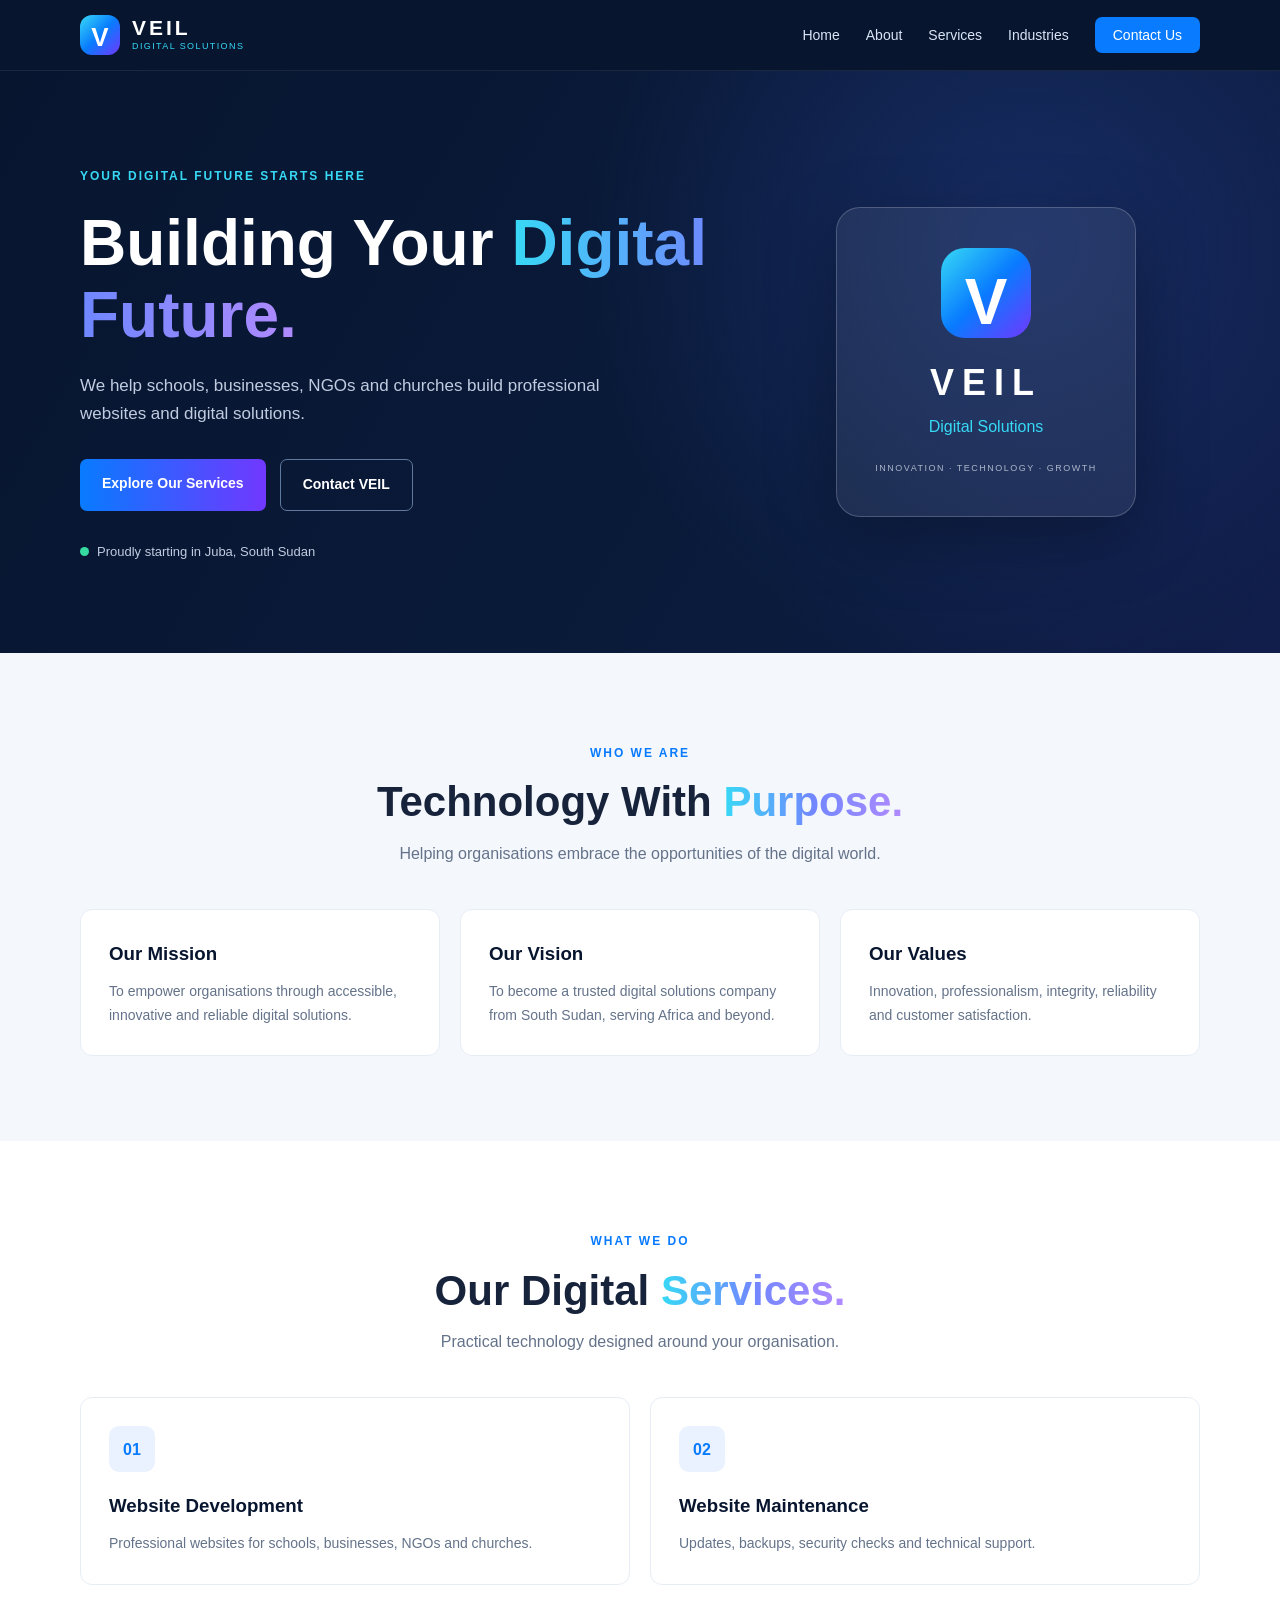
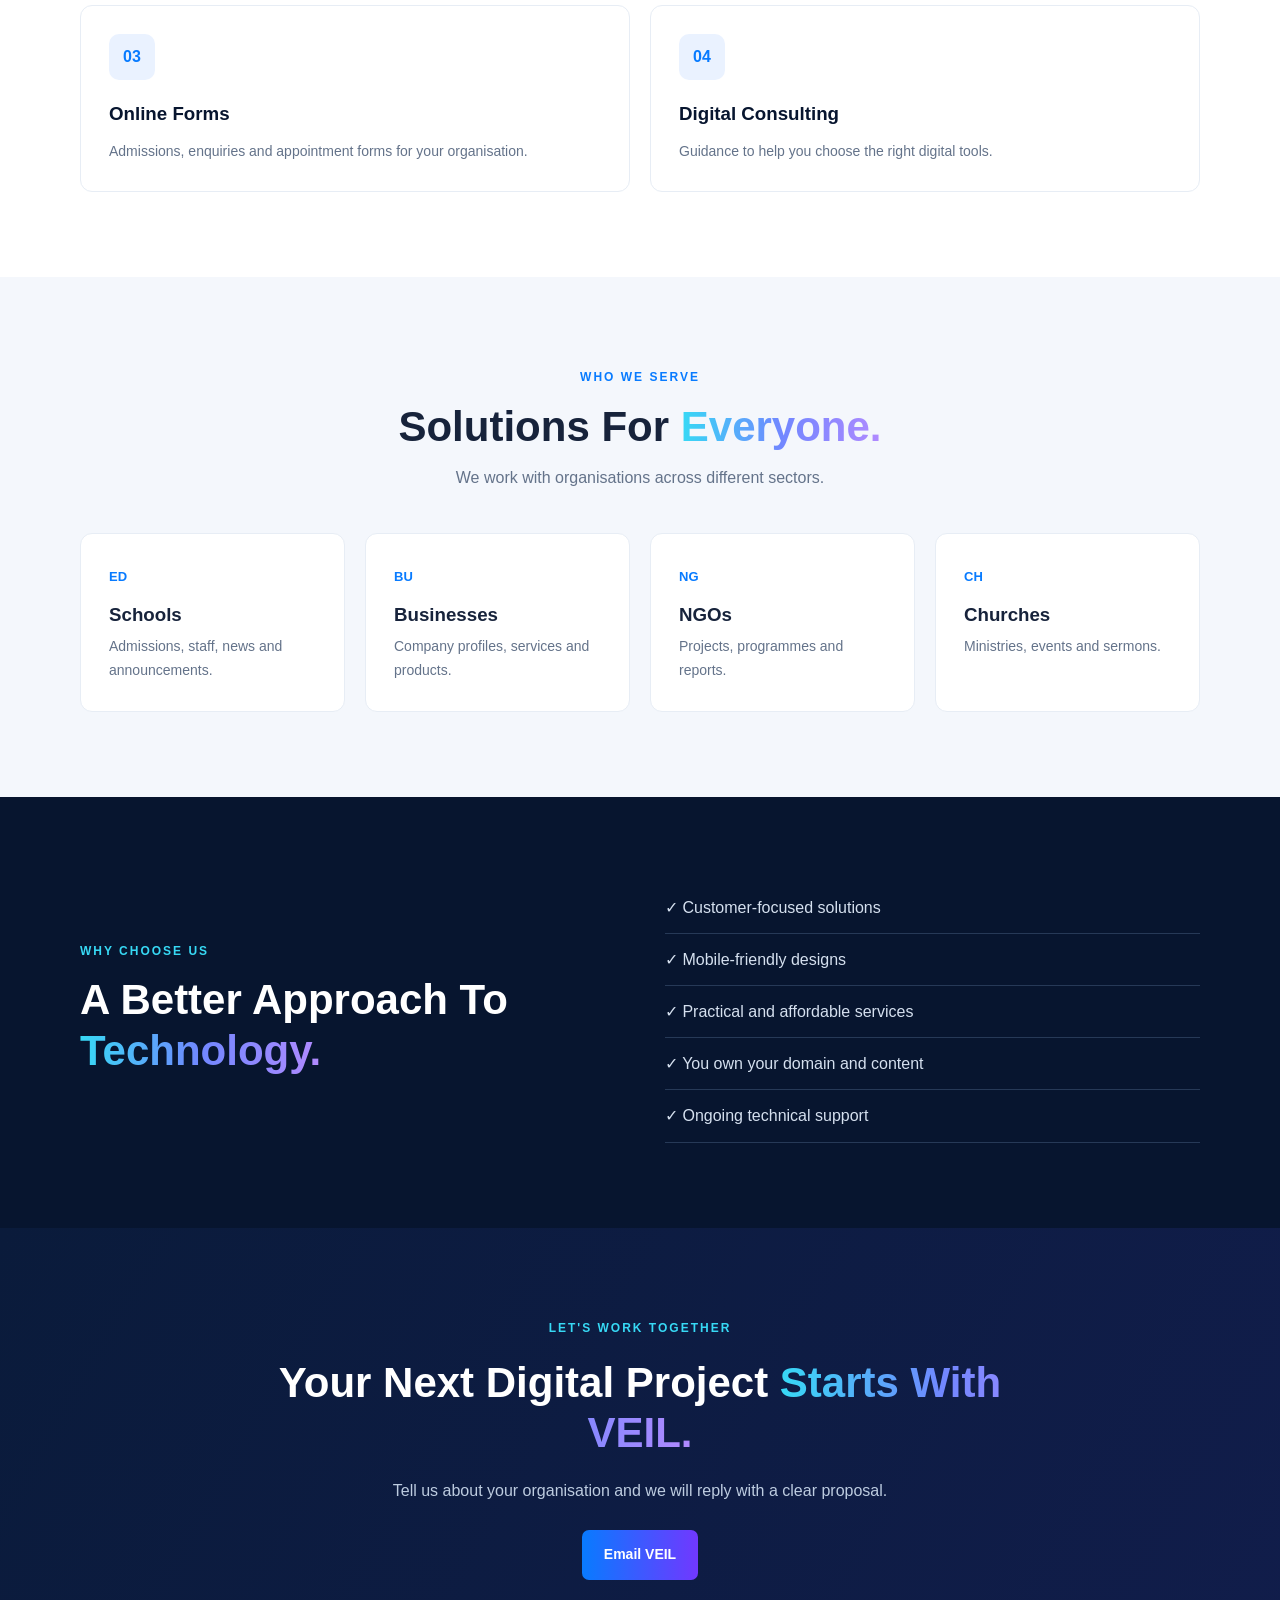
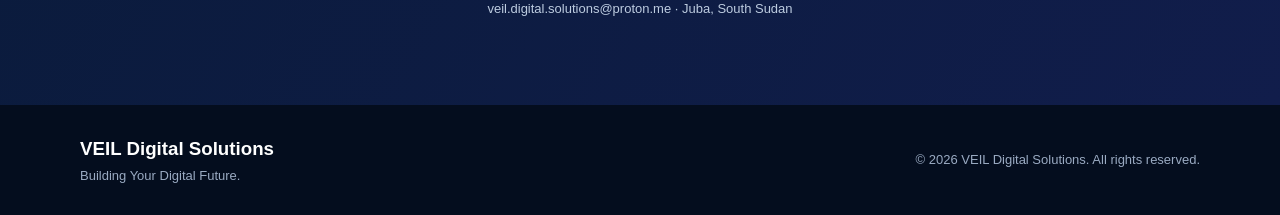
==== index.html @ 4a8b28a0 "VEIL website v1" ====
<!DOCTYPE html>
<html lang="en">
<head>
<meta charset="UTF-8">
<meta name="viewport" content="width=device-width, initial-scale=1.0">
<meta name="description" content="VEIL Digital Solutions builds professional websites and digital solutions for schools, businesses, NGOs and churches in South Sudan.">
<meta name="theme-color" content="#07152f">
<title>VEIL Digital Solutions | Building Your Digital Future</title>
<link rel="stylesheet" href="css/style.css">
</head>
<body>

<header class="header">
  <nav class="navbar container">
    <a href="#home" class="brand">
      <span class="brand-symbol">V</span>
      <span class="brand-text"><strong>VEIL</strong><small>DIGITAL SOLUTIONS</small></span>
    </a>
    <button class="menu-toggle" id="menuToggle" aria-label="Toggle navigation" aria-expanded="false">☰</button>
    <ul class="nav-links" id="navLinks">
      <li><a href="#home">Home</a></li>
      <li><a href="#about">About</a></li>
      <li><a href="#services">Services</a></li>
      <li><a href="#industries">Industries</a></li>
      <li><a href="#contact" class="nav-contact">Contact Us</a></li>
    </ul>
  </nav>
</header>

<main>

<section class="hero" id="home">
  <div class="container hero-content">
    <div class="hero-text">
      <span class="eyebrow">YOUR DIGITAL FUTURE STARTS HERE</span>
      <h1>Building Your <span>Digital Future.</span></h1>
      <p>We help schools, businesses, NGOs and churches build professional websites and digital solutions.</p>
      <div class="hero-buttons">
        <a href="#services" class="btn btn-primary">Explore Our Services</a>
        <a href="#contact" class="btn btn-outline">Contact VEIL</a>
      </div>
      <div class="hero-location"><span class="status-dot"></span>Proudly starting in Juba, South Sudan</div>
    </div>
    <div class="hero-visual">
      <div class="visual-card">
        <div class="visual-logo">V</div>
        <h2>VEIL</h2>
        <p>Digital Solutions</p>
        <span>INNOVATION · TECHNOLOGY · GROWTH</span>
      </div>
    </div>
  </div>
</section>

<section class="section about" id="about">
  <div class="container">
    <div class="section-heading">
      <span class="eyebrow">WHO WE ARE</span>
      <h2>Technology With <span>Purpose.</span></h2>
      <p>Helping organisations embrace the opportunities of the digital world.</p>
    </div>
    <div class="about-content">
      <div class="about-card"><h3>Our Mission</h3><p>To empower organisations through accessible, innovative and reliable digital solutions.</p></div>
      <div class="about-card"><h3>Our Vision</h3><p>To become a trusted digital solutions company from South Sudan, serving Africa and beyond.</p></div>
      <div class="about-card"><h3>Our Values</h3><p>Innovation, professionalism, integrity, reliability and customer satisfaction.</p></div>
    </div>
  </div>
</section>

<section class="section services" id="services">
  <div class="container">
    <div class="section-heading">
      <span class="eyebrow">WHAT WE DO</span>
      <h2>Our Digital <span>Services.</span></h2>
      <p>Practical technology designed around your organisation.</p>
    </div>
    <div class="service-grid">
      <article class="service-card"><div class="service-icon">01</div><h3>Website Development</h3><p>Professional websites for schools, businesses, NGOs and churches.</p></article>
      <article class="service-card"><div class="service-icon">02</div><h3>Website Maintenance</h3><p>Updates, backups, security checks and technical support.</p></article>
      <article class="service-card"><div class="service-icon">03</div><h3>Online Forms</h3><p>Admissions, enquiries and appointment forms for your organisation.</p></article>
      <article class="service-card"><div class="service-icon">04</div><h3>Digital Consulting</h3><p>Guidance to help you choose the right digital tools.</p></article>
    </div>
  </div>
</section>

<section class="section industries" id="industries">
  <div class="container">
    <div class="section-heading">
      <span class="eyebrow">WHO WE SERVE</span>
      <h2>Solutions For <span>Everyone.</span></h2>
      <p>We work with organisations across different sectors.</p>
    </div>
    <div class="industry-grid">
      <div class="industry-card"><span>ED</span><h3>Schools</h3><p>Admissions, staff, news and announcements.</p></div>
      <div class="industry-card"><span>BU</span><h3>Businesses</h3><p>Company profiles, services and products.</p></div>
      <div class="industry-card"><span>NG</span><h3>NGOs</h3><p>Projects, programmes and reports.</p></div>
      <div class="industry-card"><span>CH</span><h3>Churches</h3><p>Ministries, events and sermons.</p></div>
    </div>
  </div>
</section>

<section class="section why-veil">
  <div class="container why-content">
    <div>
      <span class="eyebrow">WHY CHOOSE US</span>
      <h2>A Better Approach To <span>Technology.</span></h2>
    </div>
    <div class="why-list">
      <p>✓ Customer-focused solutions</p>
      <p>✓ Mobile-friendly designs</p>
      <p>✓ Practical and affordable services</p>
      <p>✓ You own your domain and content</p>
      <p>✓ Ongoing technical support</p>
    </div>
  </div>
</section>

<section class="section contact" id="contact">
  <div class="container contact-content">
    <span class="eyebrow">LET'S WORK TOGETHER</span>
    <h2>Your Next Digital Project <span>Starts With VEIL.</span></h2>
    <p>Tell us about your organisation and we will reply with a clear proposal.</p>
    <a href="mailto:veil.digital.solutions@proton.me?subject=Website%20enquiry" class="btn btn-primary">Email VEIL</a>
    <p class="contact-note">veil.digital.solutions@proton.me · Juba, South Sudan</p>
  </div>
</section>

</main>

<footer class="footer">
  <div class="container footer-content">
    <div><h3>VEIL Digital Solutions</h3><p>Building Your Digital Future.</p></div>
    <p>&copy; <span id="year"></span> VEIL Digital Solutions. All rights reserved.</p>
  </div>
</footer>

<script src="js/script.js"></script>
</body>
</html>
---- css/style.css ----
:root{--navy:#07152f;--blue:#087bff;--cyan:#37d9f5;--purple:#7138ff;--light:#f4f7fc;--text:#17233b;--muted:#64738a}
*{margin:0;padding:0;box-sizing:border-box;scroll-behavior:smooth}
body{font-family:Arial,Helvetica,sans-serif;color:var(--text);background:#fff;line-height:1.7}
a{text-decoration:none}
.container{width:min(1120px,90%);margin:auto}

.header{background:var(--navy);position:sticky;top:0;z-index:1000;border-bottom:1px solid rgba(255,255,255,.08)}
.navbar{min-height:70px;display:flex;justify-content:space-between;align-items:center}
.brand{display:flex;align-items:center;gap:12px;color:#fff}
.brand-symbol{width:40px;height:40px;display:grid;place-items:center;border-radius:12px;font-size:26px;font-weight:bold;background:linear-gradient(135deg,var(--cyan),var(--blue),var(--purple))}
.brand-text strong{display:block;font-size:21px;letter-spacing:3px;line-height:1.1}
.brand-text small{display:block;color:var(--cyan);font-size:9px;letter-spacing:1.4px}
.nav-links{display:flex;align-items:center;gap:26px;list-style:none}
.nav-links a{color:#d9e4f5;font-size:14px;transition:.3s}
.nav-links a:hover{color:var(--cyan)}
.nav-links .nav-contact{padding:10px 18px;background:var(--blue);border-radius:7px;color:#fff}
.menu-toggle{display:none;background:none;border:none;color:#fff;font-size:28px;cursor:pointer}

.hero{background:radial-gradient(circle at 80% 30%,#172c63 0,transparent 40%),linear-gradient(120deg,#07152f,#0a1b3b 65%,#111d4b);color:#fff;padding:90px 0}
.hero-content{display:grid;grid-template-columns:1.2fr .8fr;align-items:center;gap:50px}
.eyebrow{color:var(--blue);font-size:12px;font-weight:bold;letter-spacing:2px}
.hero .eyebrow{color:var(--cyan)}
.hero h1{font-size:clamp(38px,6vw,64px);line-height:1.12;margin:20px 0}
.hero h1 span,.section-heading h2 span,.why-content h2 span,.contact h2 span{background:linear-gradient(90deg,var(--cyan),#7187ff,#b18aff);-webkit-background-clip:text;background-clip:text;color:transparent}
.hero-text>p{max-width:560px;color:#c1cce0;font-size:17px}
.hero-buttons{display:flex;flex-wrap:wrap;gap:14px;margin-top:30px}
.btn{display:inline-block;padding:13px 22px;border-radius:7px;font-size:14px;font-weight:bold;transition:.3s}
.btn:hover{transform:translateY(-3px)}
.btn-primary{color:#fff;background:linear-gradient(90deg,var(--blue),var(--purple))}
.btn-outline{border:1px solid #60799e;color:#fff}
.hero-location{margin-top:30px;font-size:13px;color:#c1cce0}
.status-dot{display:inline-block;width:9px;height:9px;background:#36dba1;border-radius:50%;margin-right:8px}
.hero-visual{display:grid;place-items:center}
.visual-card{width:min(300px,100%);padding:40px 20px;text-align:center;border:1px solid rgba(255,255,255,.2);border-radius:24px;background:rgba(255,255,255,.07);box-shadow:0 20px 70px rgba(0,0,0,.3)}
.visual-logo{width:90px;height:90px;display:grid;place-items:center;margin:auto;border-radius:24px;font-size:64px;font-weight:bold;background:linear-gradient(135deg,var(--cyan),var(--blue),var(--purple))}
.visual-card h2{font-size:36px;letter-spacing:8px;margin-top:14px}
.visual-card p{color:var(--cyan)}
.visual-card span{display:block;margin-top:20px;font-size:9px;letter-spacing:1.5px;color:#aab7ca}

.section{padding:85px 0}
.section-heading{text-align:center;max-width:650px;margin:0 auto 42px}
.section-heading h2,.why-content h2,.contact h2{font-size:clamp(28px,4vw,42px);line-height:1.2;margin:12px 0}
.section-heading p{color:var(--muted)}
.about,.industries{background:var(--light)}
.about-content,.industry-grid{display:grid;grid-template-columns:repeat(3,1fr);gap:20px}
.service-grid{display:grid;grid-template-columns:repeat(2,1fr);gap:20px}
.industry-grid{grid-template-columns:repeat(4,1fr)}
.about-card,.industry-card{padding:28px;background:#fff;border-radius:12px;border:1px solid #e7edf5}
.about-card h3,.service-card h3{color:var(--navy);margin-bottom:10px}
.about-card p,.service-card p,.industry-card p{color:var(--muted);font-size:14px}
.service-card{padding:28px;border:1px solid #e7edf5;border-radius:12px;transition:.3s}
.service-card:hover,.industry-card:hover{transform:translateY(-5px);box-shadow:0 15px 35px rgba(10,40,90,.1)}
.industry-card{transition:.3s}
.service-icon{width:46px;height:46px;display:grid;place-items:center;border-radius:10px;color:var(--blue);background:#eaf2ff;font-weight:bold;margin-bottom:18px}
.industry-card span{color:var(--blue);font-weight:bold;font-size:13px}
.industry-card h3{margin:10px 0 4px}

.why-veil{background:var(--navy);color:#fff}
.why-content{display:grid;grid-template-columns:1fr 1fr;align-items:center;gap:50px}
.why-list p{padding:12px 0;border-bottom:1px solid #263957;color:#d5e0ef}

.contact{background:linear-gradient(120deg,#0a1b3b,#111d4b);text-align:center;color:#fff}
.contact-content{max-width:750px}
.contact h2{margin:18px 0}
.contact-content>p{color:#bdcce0;margin-bottom:26px}
.contact .contact-note{font-size:13px;margin:18px 0 0}

.footer{background:#040d1e;color:#fff;padding:28px 0}
.footer-content{display:flex;justify-content:space-between;align-items:center;gap:20px}
.footer p{color:#9aaac2;font-size:13px}

@media(max-width:800px){
.menu-toggle{display:block}
.nav-links{display:none;position:absolute;top:70px;left:0;right:0;background:var(--navy);padding:22px 5%;flex-direction:column;align-items:stretch;gap:18px}
.nav-links.active{display:flex}
.hero{padding:65px 0}
.hero-content,.why-content{grid-template-columns:1fr;gap:30px}
.about-content,.service-grid,.industry-grid{grid-template-columns:repeat(2,1fr)}
}
@media(max-width:520px){
.section{padding:60px 0}
.about-content,.service-grid,.industry-grid{grid-template-columns:1fr}
.hero-buttons{flex-direction:column}
.hero-buttons .btn{text-align:center}
.footer-content{flex-direction:column;align-items:flex-start}
}
.contact .eyebrow,.why-veil .eyebrow{color:#37d9f5}
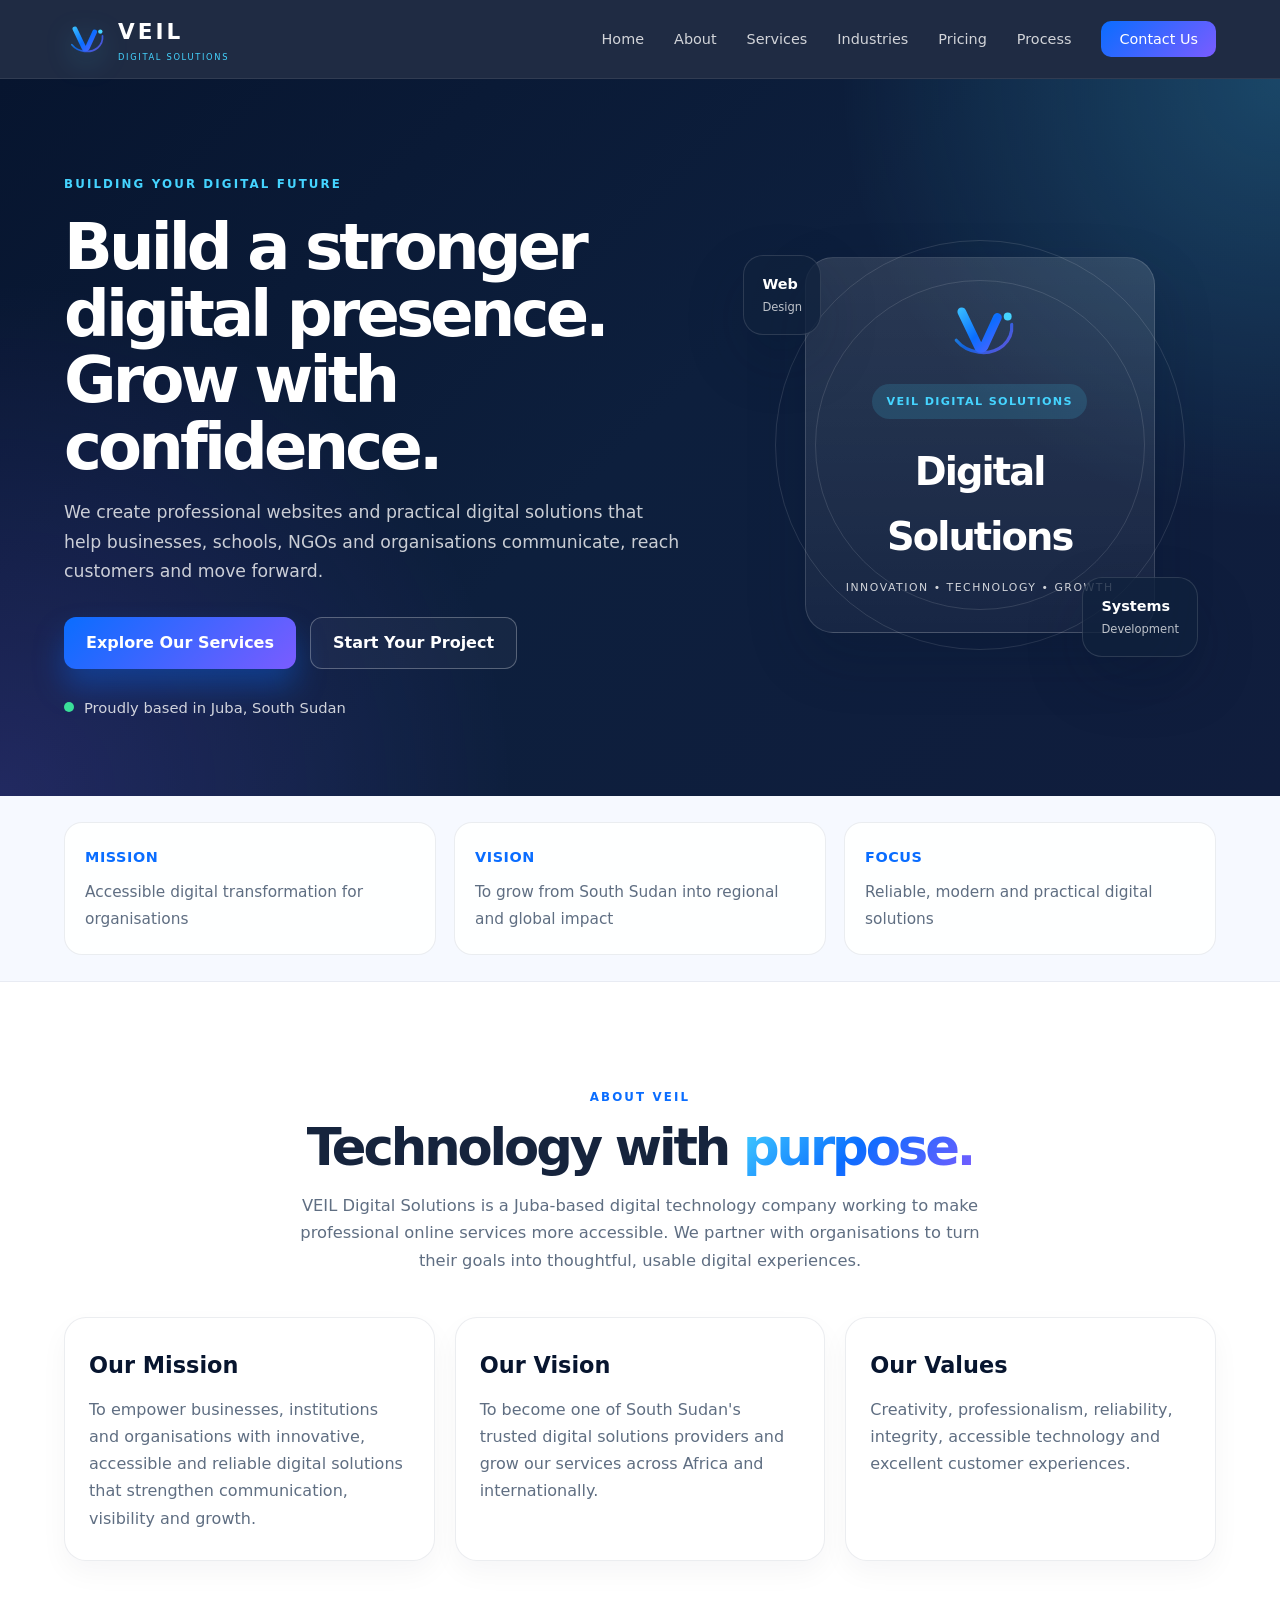
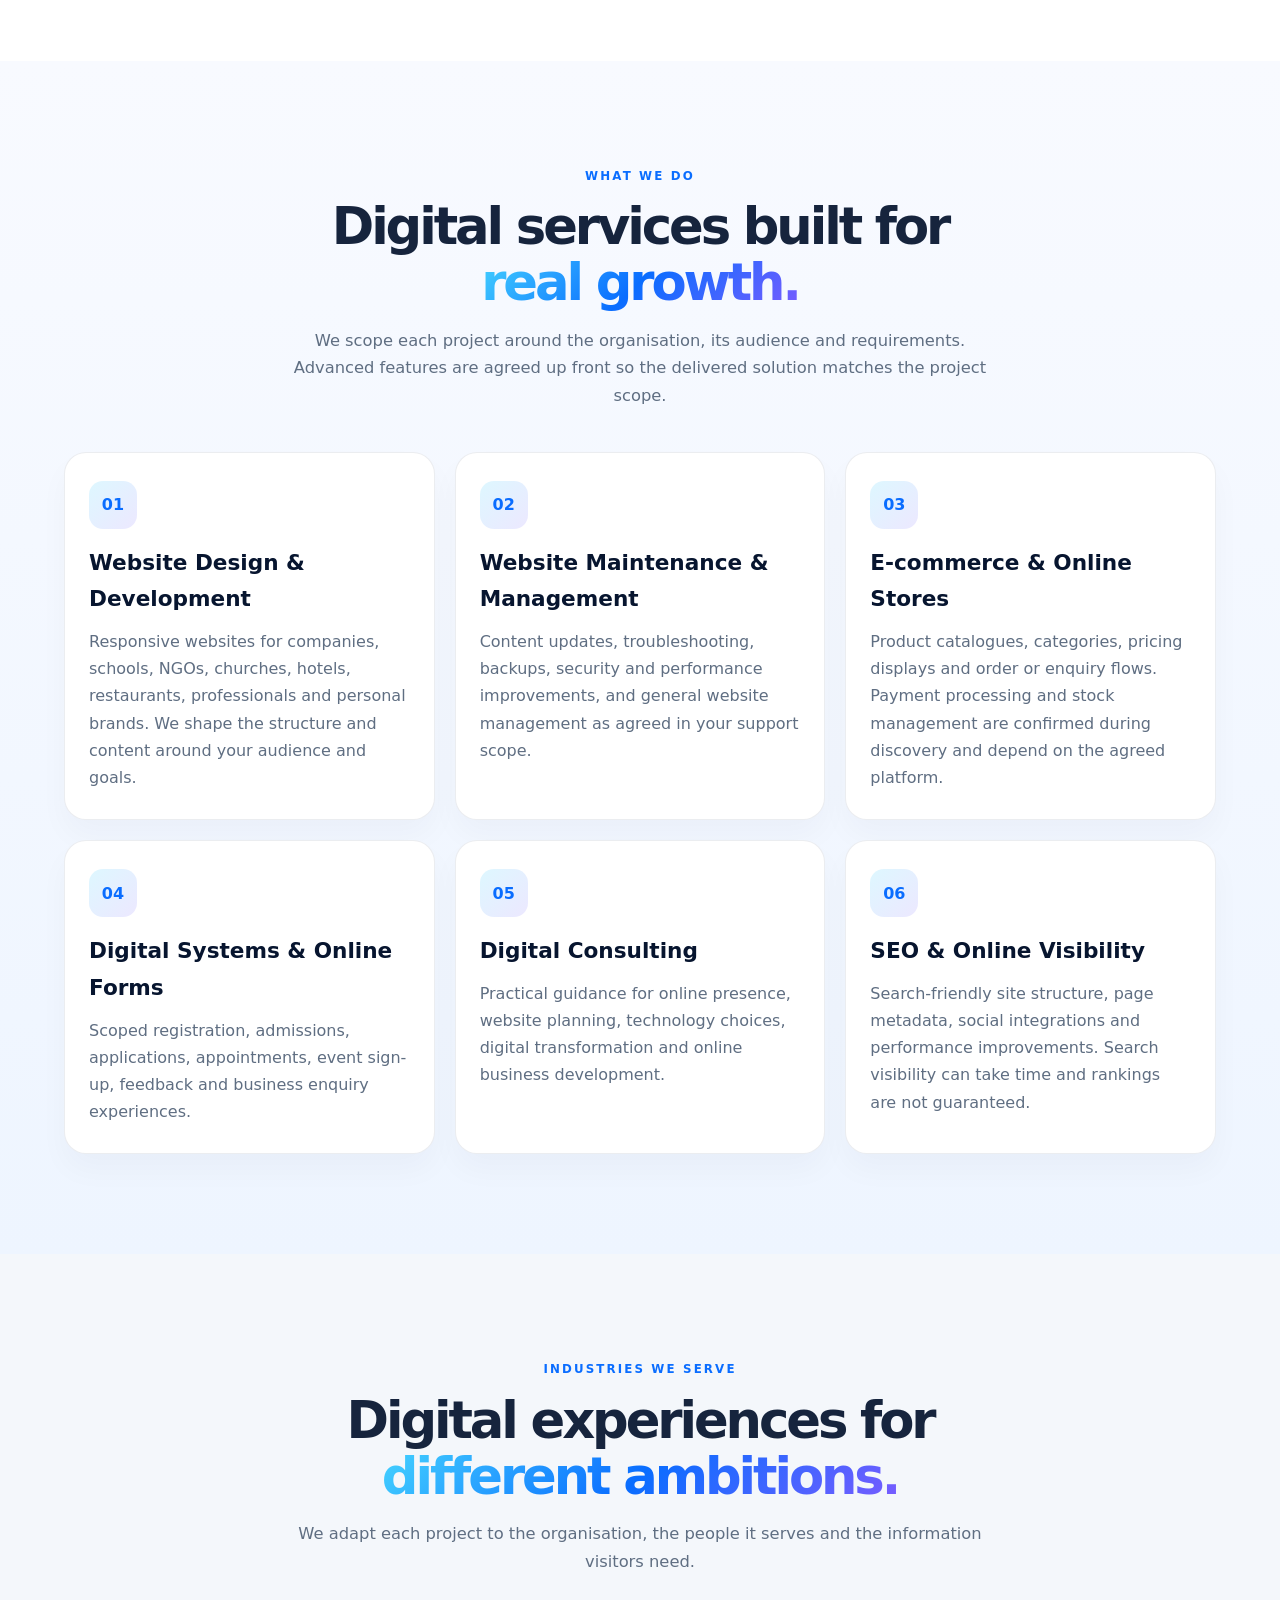
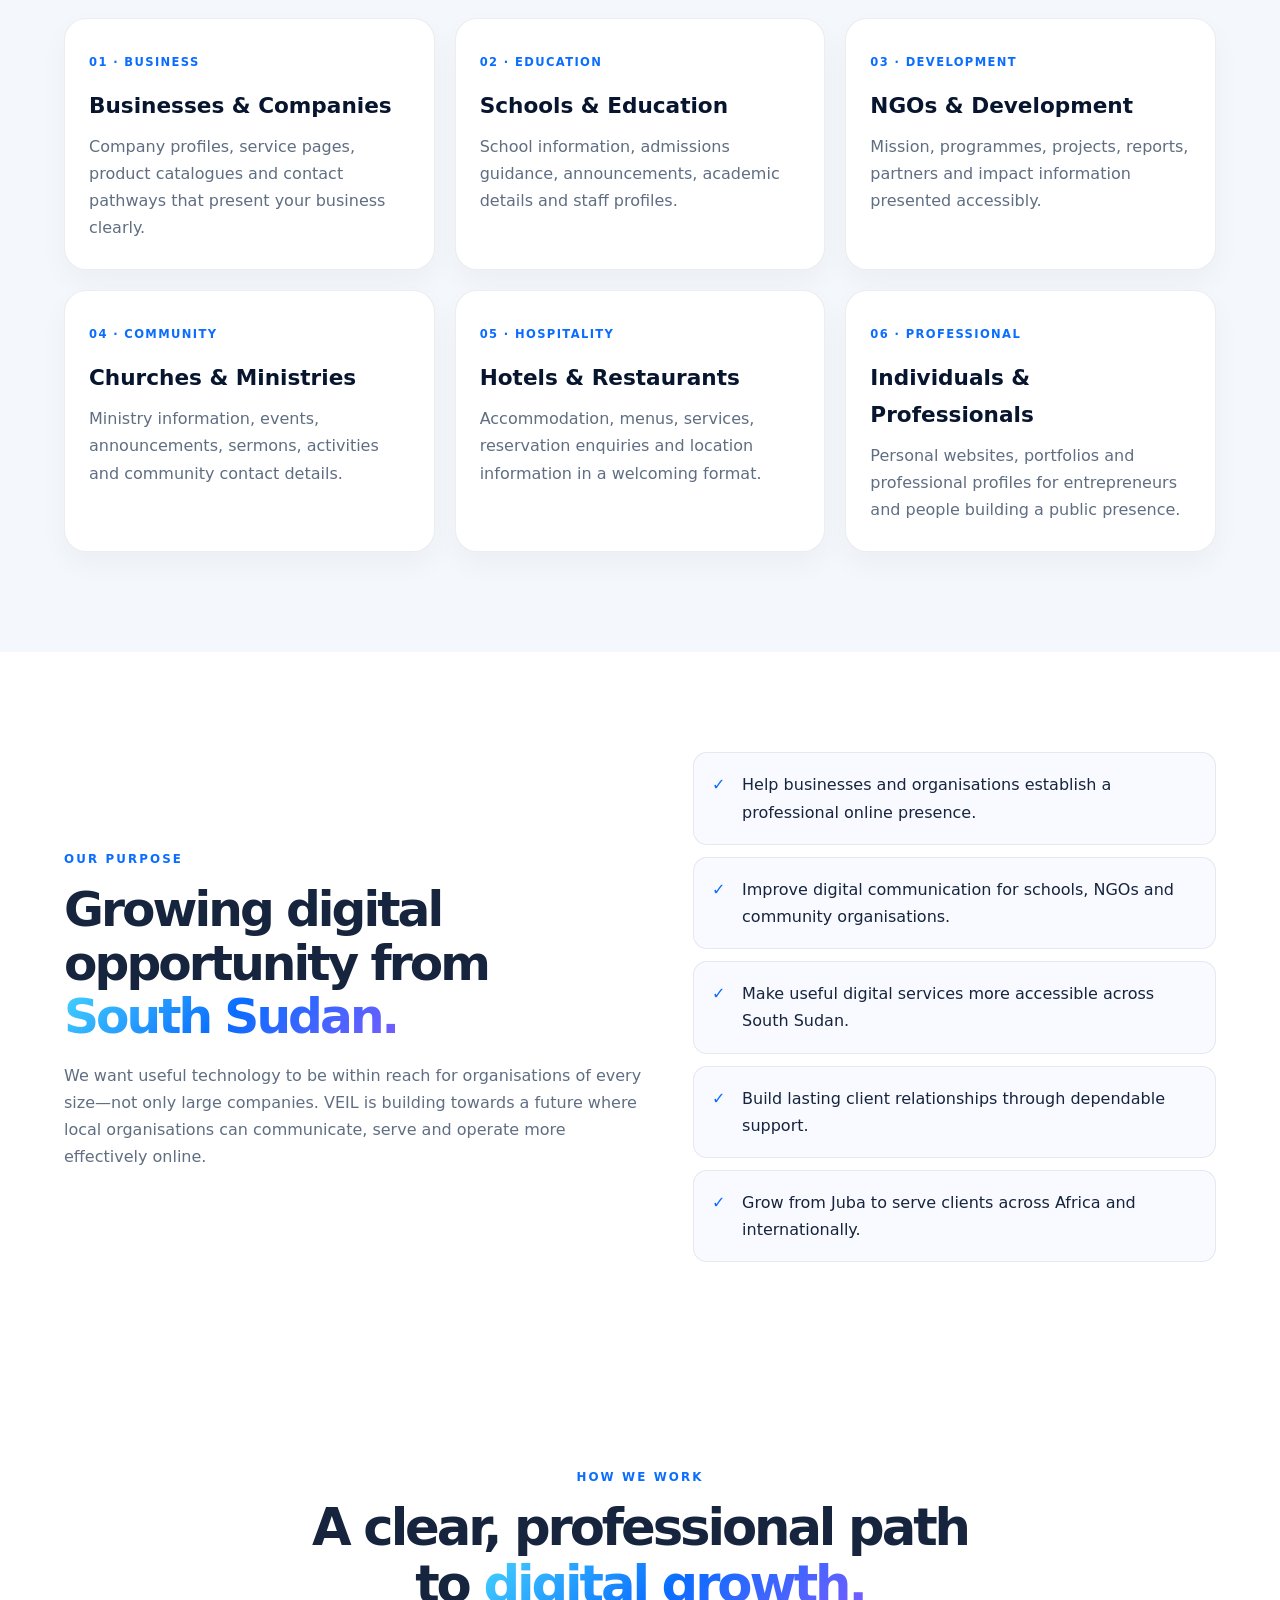
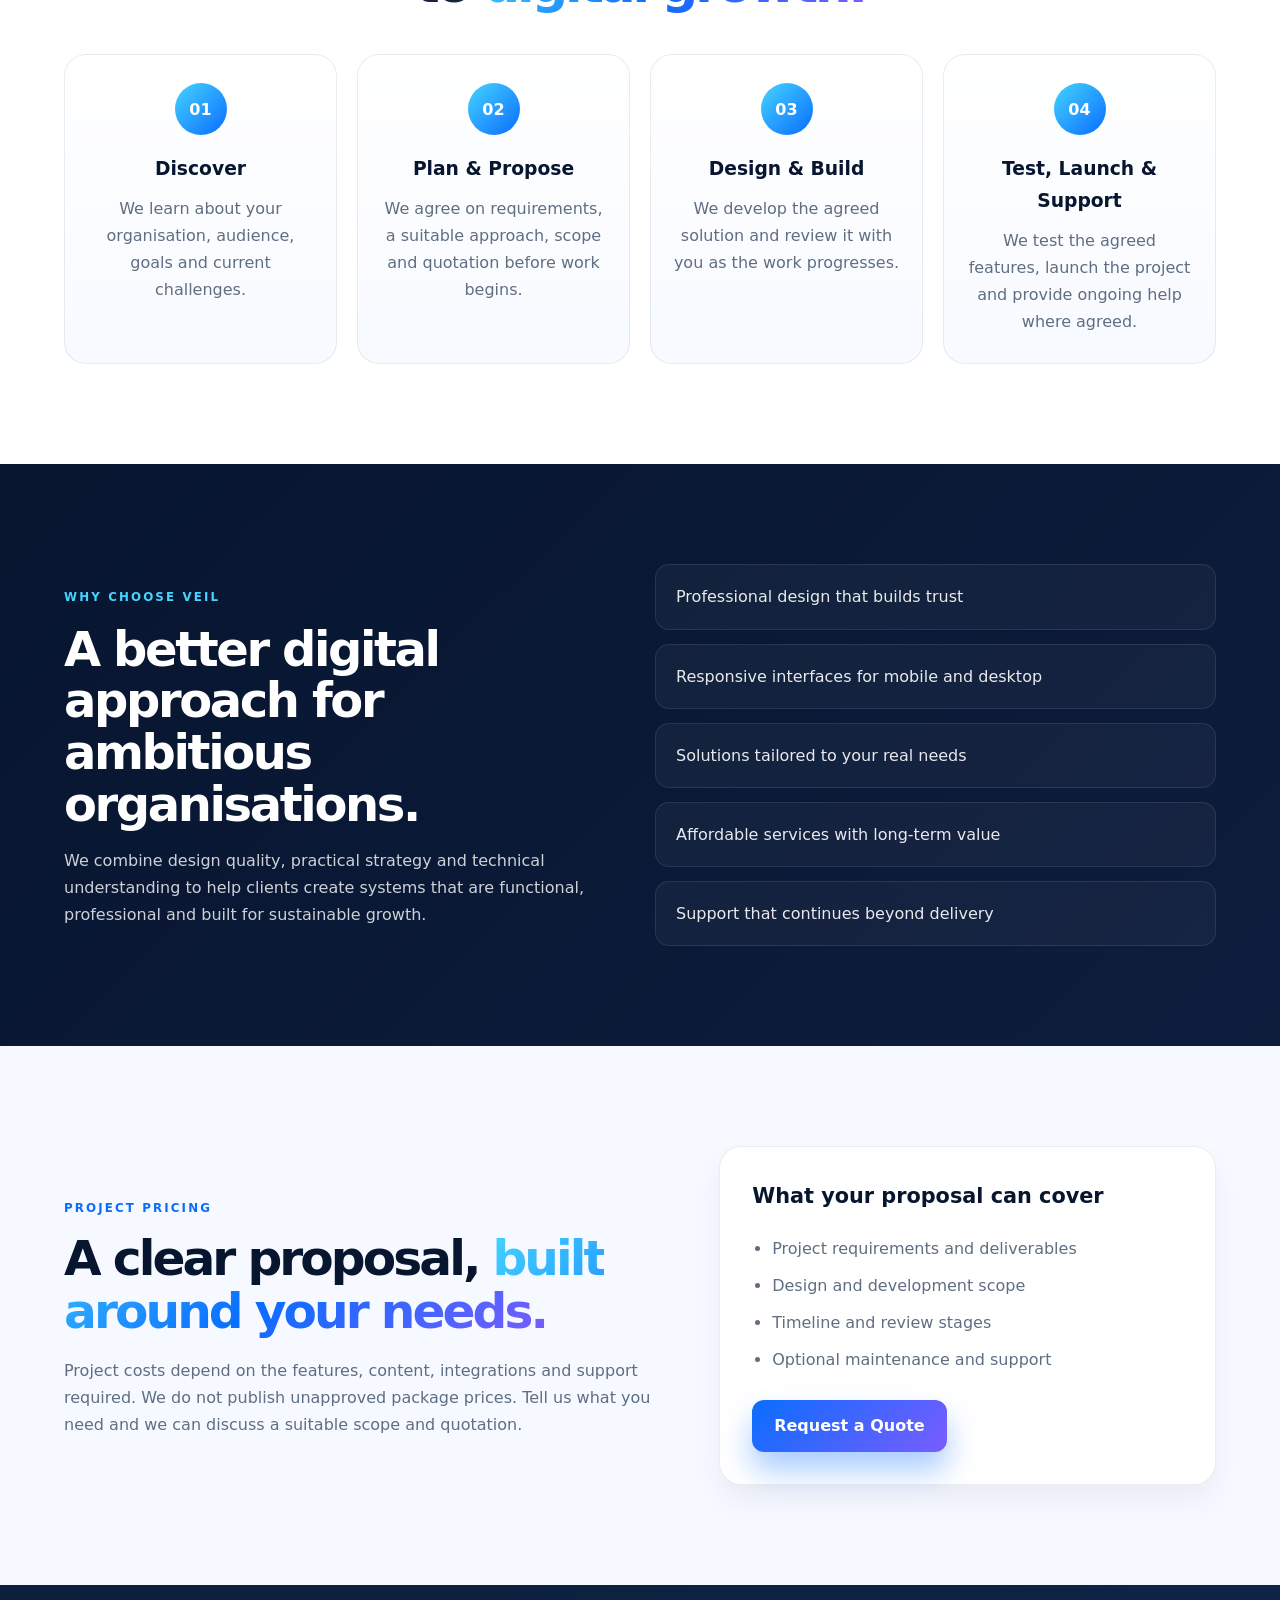
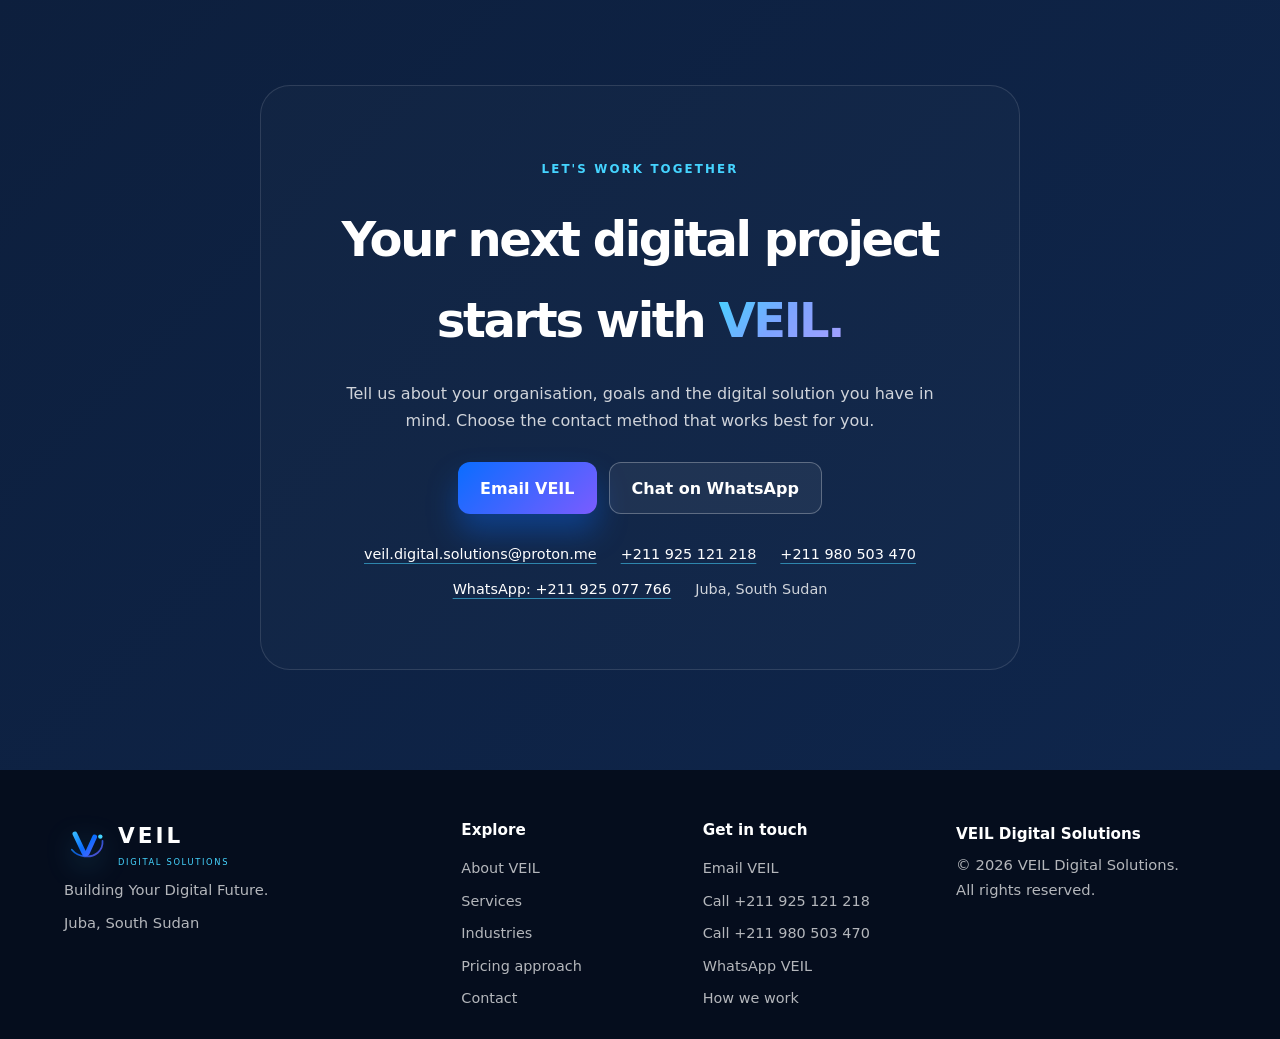
==== commit e36941c0: "Complete VEIL business website launch Focus the production site on VEIL's services, local search pre" ====
--- a/index.html
+++ b/index.html
@@ -1,139 +1,362 @@
 <!DOCTYPE html>
 <html lang="en">
 <head>
-<meta charset="UTF-8">
-<meta name="viewport" content="width=device-width, initial-scale=1.0">
-<meta name="description" content="VEIL Digital Solutions builds professional websites and digital solutions for schools, businesses, NGOs and churches in South Sudan.">
-<meta name="theme-color" content="#07152f">
-<title>VEIL Digital Solutions | Building Your Digital Future</title>
-<link rel="stylesheet" href="css/style.css">
+  <meta charset="UTF-8">
+  <meta name="viewport" content="width=device-width, initial-scale=1.0">
+  <meta name="description" content="VEIL Digital Solutions in Juba, South Sudan creates professional websites, e-commerce experiences, digital systems and online solutions for organisations ready to grow.">
+  <meta name="theme-color" content="#07152f">
+  <meta name="robots" content="index, follow">
+  <title>VEIL Digital Solutions | Web Design in Juba, South Sudan</title>
+  <link rel="canonical" href="https://veil-digital-solutions.github.io/VEIL-WEBSITE/">
+  <link rel="icon" href="assets/veil-logo.svg" type="image/svg+xml">
+  <meta property="og:type" content="website">
+  <meta property="og:locale" content="en_US">
+  <meta property="og:site_name" content="VEIL Digital Solutions">
+  <meta property="og:title" content="VEIL Digital Solutions | Web Design in Juba, South Sudan">
+  <meta property="og:description" content="Digital solutions for organisations ready to grow. Proudly rooted in Juba, South Sudan.">
+  <meta property="og:url" content="https://veil-digital-solutions.github.io/VEIL-WEBSITE/">
+  <meta property="og:image" content="https://veil-digital-solutions.github.io/VEIL-WEBSITE/assets/veil-social-card.svg">
+  <meta name="twitter:card" content="summary_large_image">
+  <meta name="twitter:title" content="VEIL Digital Solutions | Web Design in Juba, South Sudan">
+  <meta name="twitter:description" content="Digital solutions for organisations ready to grow. Proudly rooted in Juba, South Sudan.">
+  <meta name="twitter:image" content="https://veil-digital-solutions.github.io/VEIL-WEBSITE/assets/veil-social-card.svg">
+  <link rel="stylesheet" href="css/style.css">
+  <script type="application/ld+json">
+    {
+      "@context": "https://schema.org",
+      "@type": "Organization",
+      "name": "VEIL Digital Solutions",
+      "url": "https://veil-digital-solutions.github.io/VEIL-WEBSITE/",
+      "logo": "https://veil-digital-solutions.github.io/VEIL-WEBSITE/assets/veil-logo.svg",
+      "description": "A South Sudanese digital solutions company offering website development, digital systems, software development and digital consulting.",
+      "email": "veil.digital.solutions@proton.me",
+      "telephone": ["+211925121218", "+211980503470"],
+      "address": {
+        "@type": "PostalAddress",
+        "addressLocality": "Juba",
+        "addressCountry": "SS"
+      },
+      "areaServed": "South Sudan"
+    }
+  </script>
 </head>
 <body>
-
-<header class="header">
-  <nav class="navbar container">
-    <a href="#home" class="brand">
-      <span class="brand-symbol">V</span>
-      <span class="brand-text"><strong>VEIL</strong><small>DIGITAL SOLUTIONS</small></span>
-    </a>
-    <button class="menu-toggle" id="menuToggle" aria-label="Toggle navigation" aria-expanded="false">☰</button>
-    <ul class="nav-links" id="navLinks">
-      <li><a href="#home">Home</a></li>
-      <li><a href="#about">About</a></li>
-      <li><a href="#services">Services</a></li>
-      <li><a href="#industries">Industries</a></li>
-      <li><a href="#contact" class="nav-contact">Contact Us</a></li>
-    </ul>
-  </nav>
-</header>
-
-<main>
-
-<section class="hero" id="home">
-  <div class="container hero-content">
-    <div class="hero-text">
-      <span class="eyebrow">YOUR DIGITAL FUTURE STARTS HERE</span>
-      <h1>Building Your <span>Digital Future.</span></h1>
-      <p>We help schools, businesses, NGOs and churches build professional websites and digital solutions.</p>
-      <div class="hero-buttons">
-        <a href="#services" class="btn btn-primary">Explore Our Services</a>
-        <a href="#contact" class="btn btn-outline">Contact VEIL</a>
-      </div>
-      <div class="hero-location"><span class="status-dot"></span>Proudly starting in Juba, South Sudan</div>
+  <a class="skip-link" href="#main-content">Skip to content</a>
+  <header class="header">
+    <nav class="navbar container" aria-label="Main navigation">
+      <a href="#home" class="brand" aria-label="VEIL home">
+        <img class="brand-mark" src="assets/veil-logo.svg" alt="">
+        <span class="brand-text">
+          <strong>VEIL</strong>
+          <small>DIGITAL SOLUTIONS</small>
+        </span>
+      </a>
+
+      <button class="menu-toggle" id="menuToggle" aria-label="Open navigation menu" aria-controls="navLinks" aria-expanded="false">☰</button>
+
+      <ul class="nav-links" id="navLinks">
+        <li><a href="#home">Home</a></li>
+        <li><a href="#about">About</a></li>
+        <li><a href="#services">Services</a></li>
+        <li><a href="#industries">Industries</a></li>
+        <li><a href="#pricing">Pricing</a></li>
+        <li><a href="#process">Process</a></li>
+        <li><a href="#contact" class="nav-cta">Contact Us</a></li>
+      </ul>
+    </nav>
+  </header>
+
+  <main id="main-content">
+    <section class="hero" id="home">
+      <div class="container hero-grid">
+        <div class="hero-copy">
+          <span class="eyebrow">BUILDING YOUR DIGITAL FUTURE</span>
+          <h1>Build a stronger digital presence. Grow with confidence.</h1>
+          <p>
+            We create professional websites and practical digital solutions that help businesses, schools, NGOs and organisations communicate, reach customers and move forward.
+          </p>
+          <div class="hero-actions">
+            <a href="#services" class="btn btn-primary">Explore Our Services</a>
+            <a href="#contact" class="btn btn-secondary">Start Your Project</a>
+          </div>
+          <div class="hero-meta">
+            <span class="pulse"></span>
+            Proudly based in Juba, South Sudan
+          </div>
+        </div>
+
+        <div class="hero-visual" aria-label="VEIL technology card">
+          <div class="orbit orbit-one"></div>
+          <div class="orbit orbit-two"></div>
+          <div class="feature-card main-card">
+            <img class="hero-logo" src="assets/veil-logo.svg" alt="" width="76" height="76">
+            <div class="card-badge">VEIL DIGITAL SOLUTIONS</div>
+            <h2>Digital Solutions</h2>
+            <p>Innovation • Technology • Growth</p>
+          </div>
+          <div class="mini-card mini-one">
+            <strong>Web</strong>
+            <span>Design</span>
+          </div>
+          <div class="mini-card mini-two">
+            <strong>Systems</strong>
+            <span>Development</span>
+          </div>
+        </div>
+      </div>
+    </section>
+
+    <section class="metrics">
+      <div class="container metrics-grid">
+        <div class="metric-item">
+          <strong>Mission</strong>
+          <span>Accessible digital transformation for organisations</span>
+        </div>
+        <div class="metric-item">
+          <strong>Vision</strong>
+          <span>To grow from South Sudan into regional and global impact</span>
+        </div>
+        <div class="metric-item">
+          <strong>Focus</strong>
+          <span>Reliable, modern and practical digital solutions</span>
+        </div>
+      </div>
+    </section>
+
+    <section class="section about" id="about">
+      <div class="container">
+        <div class="section-heading">
+          <span class="eyebrow eyebrow-dark">ABOUT VEIL</span>
+          <h2>Technology with <span>purpose.</span></h2>
+          <p>
+            VEIL Digital Solutions is a Juba-based digital technology company working to make professional online services more accessible. We partner with organisations to turn their goals into thoughtful, usable digital experiences.
+          </p>
+        </div>
+
+        <div class="about-grid">
+          <article class="info-card">
+            <h3>Our Mission</h3>
+            <p>To empower businesses, institutions and organisations with innovative, accessible and reliable digital solutions that strengthen communication, visibility and growth.</p>
+          </article>
+          <article class="info-card">
+            <h3>Our Vision</h3>
+            <p>To become one of South Sudan's trusted digital solutions providers and grow our services across Africa and internationally.</p>
+          </article>
+          <article class="info-card">
+            <h3>Our Values</h3>
+            <p>Creativity, professionalism, reliability, integrity, accessible technology and excellent customer experiences.</p>
+          </article>
+        </div>
+      </div>
+    </section>
+
+    <section class="section services" id="services">
+      <div class="container">
+        <div class="section-heading">
+          <span class="eyebrow eyebrow-dark">WHAT WE DO</span>
+          <h2>Digital services built for <span>real growth.</span></h2>
+          <p>We scope each project around the organisation, its audience and requirements. Advanced features are agreed up front so the delivered solution matches the project scope.</p>
+        </div>
+
+        <div class="service-grid">
+          <article class="service-card">
+            <div class="service-number">01</div>
+            <h3>Website Design & Development</h3>
+            <p>Responsive websites for companies, schools, NGOs, churches, hotels, restaurants, professionals and personal brands. We shape the structure and content around your audience and goals.</p>
+          </article>
+          <article class="service-card">
+            <div class="service-number">02</div>
+            <h3>Website Maintenance & Management</h3>
+            <p>Content updates, troubleshooting, backups, security and performance improvements, and general website management as agreed in your support scope.</p>
+          </article>
+          <article class="service-card">
+            <div class="service-number">03</div>
+            <h3>E-commerce & Online Stores</h3>
+            <p>Product catalogues, categories, pricing displays and order or enquiry flows. Payment processing and stock management are confirmed during discovery and depend on the agreed platform.</p>
+          </article>
+          <article class="service-card">
+            <div class="service-number">04</div>
+            <h3>Digital Systems & Online Forms</h3>
+            <p>Scoped registration, admissions, applications, appointments, event sign-up, feedback and business enquiry experiences.</p>
+          </article>
+          <article class="service-card">
+            <div class="service-number">05</div>
+            <h3>Digital Consulting</h3>
+            <p>Practical guidance for online presence, website planning, technology choices, digital transformation and online business development.</p>
+          </article>
+          <article class="service-card">
+            <div class="service-number">06</div>
+            <h3>SEO & Online Visibility</h3>
+            <p>Search-friendly site structure, page metadata, social integrations and performance improvements. Search visibility can take time and rankings are not guaranteed.</p>
+          </article>
+        </div>
+      </div>
+    </section>
+
+    <section class="section industry" id="industries">
+      <div class="container">
+        <div class="section-heading">
+          <span class="eyebrow eyebrow-dark">INDUSTRIES WE SERVE</span>
+          <h2>Digital experiences for <span>different ambitions.</span></h2>
+          <p>We adapt each project to the organisation, the people it serves and the information visitors need.</p>
+        </div>
+        <div class="industry-grid">
+          <article class="industry-card"><span>01 · BUSINESS</span><h3>Businesses & Companies</h3><p>Company profiles, service pages, product catalogues and contact pathways that present your business clearly.</p></article>
+          <article class="industry-card"><span>02 · EDUCATION</span><h3>Schools & Education</h3><p>School information, admissions guidance, announcements, academic details and staff profiles.</p></article>
+          <article class="industry-card"><span>03 · DEVELOPMENT</span><h3>NGOs & Development</h3><p>Mission, programmes, projects, reports, partners and impact information presented accessibly.</p></article>
+          <article class="industry-card"><span>04 · COMMUNITY</span><h3>Churches & Ministries</h3><p>Ministry information, events, announcements, sermons, activities and community contact details.</p></article>
+          <article class="industry-card"><span>05 · HOSPITALITY</span><h3>Hotels & Restaurants</h3><p>Accommodation, menus, services, reservation enquiries and location information in a welcoming format.</p></article>
+          <article class="industry-card"><span>06 · PROFESSIONAL</span><h3>Individuals & Professionals</h3><p>Personal websites, portfolios and professional profiles for entrepreneurs and people building a public presence.</p></article>
+        </div>
+      </div>
+    </section>
+
+    <section class="section goals" id="goals">
+      <div class="container goals-grid">
+        <div class="goals-copy">
+          <span class="eyebrow eyebrow-dark">OUR PURPOSE</span>
+          <h2>Growing digital opportunity from <span>South Sudan.</span></h2>
+          <p>We want useful technology to be within reach for organisations of every size—not only large companies. VEIL is building towards a future where local organisations can communicate, serve and operate more effectively online.</p>
+        </div>
+        <ul class="goals-list">
+          <li>Help businesses and organisations establish a professional online presence.</li>
+          <li>Improve digital communication for schools, NGOs and community organisations.</li>
+          <li>Make useful digital services more accessible across South Sudan.</li>
+          <li>Build lasting client relationships through dependable support.</li>
+          <li>Grow from Juba to serve clients across Africa and internationally.</li>
+        </ul>
+      </div>
+    </section>
+
+    <section class="section process" id="process">
+      <div class="container">
+        <div class="section-heading">
+          <span class="eyebrow eyebrow-dark">HOW WE WORK</span>
+          <h2>A clear, professional path to <span>digital growth.</span></h2>
+        </div>
+
+        <div class="process-grid">
+          <div class="process-card">
+            <span>01</span>
+            <h3>Discover</h3>
+            <p>We learn about your organisation, audience, goals and current challenges.</p>
+          </div>
+          <div class="process-card">
+            <span>02</span>
+            <h3>Plan & Propose</h3>
+            <p>We agree on requirements, a suitable approach, scope and quotation before work begins.</p>
+          </div>
+          <div class="process-card">
+            <span>03</span>
+            <h3>Design & Build</h3>
+            <p>We develop the agreed solution and review it with you as the work progresses.</p>
+          </div>
+          <div class="process-card">
+            <span>04</span>
+            <h3>Test, Launch & Support</h3>
+            <p>We test the agreed features, launch the project and provide ongoing help where agreed.</p>
+          </div>
+        </div>
+      </div>
+    </section>
+
+    <section class="section why-us">
+      <div class="container why-grid">
+        <div class="why-copy">
+          <span class="eyebrow">WHY CHOOSE VEIL</span>
+          <h2>A better digital approach for ambitious organisations.</h2>
+          <p>We combine design quality, practical strategy and technical understanding to help clients create systems that are functional, professional and built for sustainable growth.</p>
+        </div>
+
+        <div class="why-list">
+          <div>Professional design that builds trust</div>
+          <div>Responsive interfaces for mobile and desktop</div>
+          <div>Solutions tailored to your real needs</div>
+          <div>Affordable services with long-term value</div>
+          <div>Support that continues beyond delivery</div>
+        </div>
+      </div>
+    </section>
+
+    <section class="section pricing" id="pricing">
+      <div class="container pricing-grid">
+        <div>
+          <span class="eyebrow eyebrow-dark">PROJECT PRICING</span>
+          <h2>A clear proposal, <span>built around your needs.</span></h2>
+          <p>Project costs depend on the features, content, integrations and support required. We do not publish unapproved package prices. Tell us what you need and we can discuss a suitable scope and quotation.</p>
+        </div>
+        <div class="pricing-card">
+          <h3>What your proposal can cover</h3>
+          <ul>
+            <li>Project requirements and deliverables</li>
+            <li>Design and development scope</li>
+            <li>Timeline and review stages</li>
+            <li>Optional maintenance and support</li>
+          </ul>
+          <a class="btn btn-primary" href="mailto:veil.digital.solutions@proton.me?subject=Project%20Quotation%20Request">Request a Quote</a>
+        </div>
+      </div>
+    </section>
+
+    <section class="section contact" id="contact">
+      <div class="container contact-box">
+        <span class="eyebrow">LET'S WORK TOGETHER</span>
+        <h2>Your next digital project starts with <span>VEIL.</span></h2>
+        <p>Tell us about your organisation, goals and the digital solution you have in mind. Choose the contact method that works best for you.</p>
+        <div class="contact-actions">
+          <a href="mailto:veil.digital.solutions@proton.me?subject=Project%20Enquiry" class="btn btn-primary">Email VEIL</a>
+          <a href="https://wa.me/211925077766" class="btn btn-whatsapp" target="_blank" rel="noopener noreferrer">Chat on WhatsApp</a>
+        </div>
+        <div class="contact-details">
+          <a href="mailto:veil.digital.solutions@proton.me">veil.digital.solutions@proton.me</a>
+          <a href="tel:+211925121218">+211 925 121 218</a>
+          <a href="tel:+211980503470">+211 980 503 470</a>
+          <a href="https://wa.me/211925077766" target="_blank" rel="noopener noreferrer">WhatsApp: +211 925 077 766</a>
+          <span>Juba, South Sudan</span>
+        </div>
+      </div>
+    </section>
+  </main>
+
+  <footer class="footer">
+    <div class="container footer-inner">
+      <div class="footer-brand">
+        <a href="#home" class="brand" aria-label="VEIL Digital Solutions home">
+          <img class="brand-mark" src="assets/veil-logo.svg" alt="">
+          <span class="brand-text">
+            <strong>VEIL</strong>
+            <small>DIGITAL SOLUTIONS</small>
+          </span>
+        </a>
+        <p>Building Your Digital Future.</p>
+        <p>Juba, South Sudan</p>
+      </div>
+      <nav class="footer-nav" aria-label="Footer navigation">
+        <div>
+          <h3>Explore</h3>
+          <a href="#about">About VEIL</a>
+          <a href="#services">Services</a>
+          <a href="#industries">Industries</a>
+          <a href="#pricing">Pricing approach</a>
+          <a href="#contact">Contact</a>
+        </div>
+        <div>
+          <h3>Get in touch</h3>
+          <a href="mailto:veil.digital.solutions@proton.me">Email VEIL</a>
+          <a href="tel:+211925121218">Call +211 925 121 218</a>
+          <a href="tel:+211980503470">Call +211 980 503 470</a>
+          <a href="https://wa.me/211925077766" target="_blank" rel="noopener noreferrer">WhatsApp VEIL</a>
+          <a href="#process">How we work</a>
+        </div>
+      </nav>
+      <div class="footer-legal">
+        <h3>VEIL Digital Solutions</h3>
+        <p>© <span id="year"></span> VEIL Digital Solutions.</p>
+        <p>All rights reserved.</p>
+      </div>
     </div>
-    <div class="hero-visual">
-      <div class="visual-card">
-        <div class="visual-logo">V</div>
-        <h2>VEIL</h2>
-        <p>Digital Solutions</p>
-        <span>INNOVATION · TECHNOLOGY · GROWTH</span>
-      </div>
-    </div>
-  </div>
-</section>
-
-<section class="section about" id="about">
-  <div class="container">
-    <div class="section-heading">
-      <span class="eyebrow">WHO WE ARE</span>
-      <h2>Technology With <span>Purpose.</span></h2>
-      <p>Helping organisations embrace the opportunities of the digital world.</p>
-    </div>
-    <div class="about-content">
-      <div class="about-card"><h3>Our Mission</h3><p>To empower organisations through accessible, innovative and reliable digital solutions.</p></div>
-      <div class="about-card"><h3>Our Vision</h3><p>To become a trusted digital solutions company from South Sudan, serving Africa and beyond.</p></div>
-      <div class="about-card"><h3>Our Values</h3><p>Innovation, professionalism, integrity, reliability and customer satisfaction.</p></div>
-    </div>
-  </div>
-</section>
-
-<section class="section services" id="services">
-  <div class="container">
-    <div class="section-heading">
-      <span class="eyebrow">WHAT WE DO</span>
-      <h2>Our Digital <span>Services.</span></h2>
-      <p>Practical technology designed around your organisation.</p>
-    </div>
-    <div class="service-grid">
-      <article class="service-card"><div class="service-icon">01</div><h3>Website Development</h3><p>Professional websites for schools, businesses, NGOs and churches.</p></article>
-      <article class="service-card"><div class="service-icon">02</div><h3>Website Maintenance</h3><p>Updates, backups, security checks and technical support.</p></article>
-      <article class="service-card"><div class="service-icon">03</div><h3>Online Forms</h3><p>Admissions, enquiries and appointment forms for your organisation.</p></article>
-      <article class="service-card"><div class="service-icon">04</div><h3>Digital Consulting</h3><p>Guidance to help you choose the right digital tools.</p></article>
-    </div>
-  </div>
-</section>
-
-<section class="section industries" id="industries">
-  <div class="container">
-    <div class="section-heading">
-      <span class="eyebrow">WHO WE SERVE</span>
-      <h2>Solutions For <span>Everyone.</span></h2>
-      <p>We work with organisations across different sectors.</p>
-    </div>
-    <div class="industry-grid">
-      <div class="industry-card"><span>ED</span><h3>Schools</h3><p>Admissions, staff, news and announcements.</p></div>
-      <div class="industry-card"><span>BU</span><h3>Businesses</h3><p>Company profiles, services and products.</p></div>
-      <div class="industry-card"><span>NG</span><h3>NGOs</h3><p>Projects, programmes and reports.</p></div>
-      <div class="industry-card"><span>CH</span><h3>Churches</h3><p>Ministries, events and sermons.</p></div>
-    </div>
-  </div>
-</section>
-
-<section class="section why-veil">
-  <div class="container why-content">
-    <div>
-      <span class="eyebrow">WHY CHOOSE US</span>
-      <h2>A Better Approach To <span>Technology.</span></h2>
-    </div>
-    <div class="why-list">
-      <p>✓ Customer-focused solutions</p>
-      <p>✓ Mobile-friendly designs</p>
-      <p>✓ Practical and affordable services</p>
-      <p>✓ You own your domain and content</p>
-      <p>✓ Ongoing technical support</p>
-    </div>
-  </div>
-</section>
-
-<section class="section contact" id="contact">
-  <div class="container contact-content">
-    <span class="eyebrow">LET'S WORK TOGETHER</span>
-    <h2>Your Next Digital Project <span>Starts With VEIL.</span></h2>
-    <p>Tell us about your organisation and we will reply with a clear proposal.</p>
-    <a href="mailto:veil.digital.solutions@proton.me?subject=Website%20enquiry" class="btn btn-primary">Email VEIL</a>
-    <p class="contact-note">veil.digital.solutions@proton.me · Juba, South Sudan</p>
-  </div>
-</section>
-
-</main>
-
-<footer class="footer">
-  <div class="container footer-content">
-    <div><h3>VEIL Digital Solutions</h3><p>Building Your Digital Future.</p></div>
-    <p>&copy; <span id="year"></span> VEIL Digital Solutions. All rights reserved.</p>
-  </div>
-</footer>
-
-<script src="js/script.js"></script>
+  </footer>
+
+  <script src="js/script.js"></script>
 </body>
 </html>
--- a/css/style.css
+++ b/css/style.css
@@ -1,87 +1,1021 @@
-:root{--navy:#07152f;--blue:#087bff;--cyan:#37d9f5;--purple:#7138ff;--light:#f4f7fc;--text:#17233b;--muted:#64738a}
-*{margin:0;padding:0;box-sizing:border-box;scroll-behavior:smooth}
-body{font-family:Arial,Helvetica,sans-serif;color:var(--text);background:#fff;line-height:1.7}
-a{text-decoration:none}
-.container{width:min(1120px,90%);margin:auto}
-
-.header{background:var(--navy);position:sticky;top:0;z-index:1000;border-bottom:1px solid rgba(255,255,255,.08)}
-.navbar{min-height:70px;display:flex;justify-content:space-between;align-items:center}
-.brand{display:flex;align-items:center;gap:12px;color:#fff}
-.brand-symbol{width:40px;height:40px;display:grid;place-items:center;border-radius:12px;font-size:26px;font-weight:bold;background:linear-gradient(135deg,var(--cyan),var(--blue),var(--purple))}
-.brand-text strong{display:block;font-size:21px;letter-spacing:3px;line-height:1.1}
-.brand-text small{display:block;color:var(--cyan);font-size:9px;letter-spacing:1.4px}
-.nav-links{display:flex;align-items:center;gap:26px;list-style:none}
-.nav-links a{color:#d9e4f5;font-size:14px;transition:.3s}
-.nav-links a:hover{color:var(--cyan)}
-.nav-links .nav-contact{padding:10px 18px;background:var(--blue);border-radius:7px;color:#fff}
-.menu-toggle{display:none;background:none;border:none;color:#fff;font-size:28px;cursor:pointer}
-
-.hero{background:radial-gradient(circle at 80% 30%,#172c63 0,transparent 40%),linear-gradient(120deg,#07152f,#0a1b3b 65%,#111d4b);color:#fff;padding:90px 0}
-.hero-content{display:grid;grid-template-columns:1.2fr .8fr;align-items:center;gap:50px}
-.eyebrow{color:var(--blue);font-size:12px;font-weight:bold;letter-spacing:2px}
-.hero .eyebrow{color:var(--cyan)}
-.hero h1{font-size:clamp(38px,6vw,64px);line-height:1.12;margin:20px 0}
-.hero h1 span,.section-heading h2 span,.why-content h2 span,.contact h2 span{background:linear-gradient(90deg,var(--cyan),#7187ff,#b18aff);-webkit-background-clip:text;background-clip:text;color:transparent}
-.hero-text>p{max-width:560px;color:#c1cce0;font-size:17px}
-.hero-buttons{display:flex;flex-wrap:wrap;gap:14px;margin-top:30px}
-.btn{display:inline-block;padding:13px 22px;border-radius:7px;font-size:14px;font-weight:bold;transition:.3s}
-.btn:hover{transform:translateY(-3px)}
-.btn-primary{color:#fff;background:linear-gradient(90deg,var(--blue),var(--purple))}
-.btn-outline{border:1px solid #60799e;color:#fff}
-.hero-location{margin-top:30px;font-size:13px;color:#c1cce0}
-.status-dot{display:inline-block;width:9px;height:9px;background:#36dba1;border-radius:50%;margin-right:8px}
-.hero-visual{display:grid;place-items:center}
-.visual-card{width:min(300px,100%);padding:40px 20px;text-align:center;border:1px solid rgba(255,255,255,.2);border-radius:24px;background:rgba(255,255,255,.07);box-shadow:0 20px 70px rgba(0,0,0,.3)}
-.visual-logo{width:90px;height:90px;display:grid;place-items:center;margin:auto;border-radius:24px;font-size:64px;font-weight:bold;background:linear-gradient(135deg,var(--cyan),var(--blue),var(--purple))}
-.visual-card h2{font-size:36px;letter-spacing:8px;margin-top:14px}
-.visual-card p{color:var(--cyan)}
-.visual-card span{display:block;margin-top:20px;font-size:9px;letter-spacing:1.5px;color:#aab7ca}
-
-.section{padding:85px 0}
-.section-heading{text-align:center;max-width:650px;margin:0 auto 42px}
-.section-heading h2,.why-content h2,.contact h2{font-size:clamp(28px,4vw,42px);line-height:1.2;margin:12px 0}
-.section-heading p{color:var(--muted)}
-.about,.industries{background:var(--light)}
-.about-content,.industry-grid{display:grid;grid-template-columns:repeat(3,1fr);gap:20px}
-.service-grid{display:grid;grid-template-columns:repeat(2,1fr);gap:20px}
-.industry-grid{grid-template-columns:repeat(4,1fr)}
-.about-card,.industry-card{padding:28px;background:#fff;border-radius:12px;border:1px solid #e7edf5}
-.about-card h3,.service-card h3{color:var(--navy);margin-bottom:10px}
-.about-card p,.service-card p,.industry-card p{color:var(--muted);font-size:14px}
-.service-card{padding:28px;border:1px solid #e7edf5;border-radius:12px;transition:.3s}
-.service-card:hover,.industry-card:hover{transform:translateY(-5px);box-shadow:0 15px 35px rgba(10,40,90,.1)}
-.industry-card{transition:.3s}
-.service-icon{width:46px;height:46px;display:grid;place-items:center;border-radius:10px;color:var(--blue);background:#eaf2ff;font-weight:bold;margin-bottom:18px}
-.industry-card span{color:var(--blue);font-weight:bold;font-size:13px}
-.industry-card h3{margin:10px 0 4px}
-
-.why-veil{background:var(--navy);color:#fff}
-.why-content{display:grid;grid-template-columns:1fr 1fr;align-items:center;gap:50px}
-.why-list p{padding:12px 0;border-bottom:1px solid #263957;color:#d5e0ef}
-
-.contact{background:linear-gradient(120deg,#0a1b3b,#111d4b);text-align:center;color:#fff}
-.contact-content{max-width:750px}
-.contact h2{margin:18px 0}
-.contact-content>p{color:#bdcce0;margin-bottom:26px}
-.contact .contact-note{font-size:13px;margin:18px 0 0}
-
-.footer{background:#040d1e;color:#fff;padding:28px 0}
-.footer-content{display:flex;justify-content:space-between;align-items:center;gap:20px}
-.footer p{color:#9aaac2;font-size:13px}
-
-@media(max-width:800px){
-.menu-toggle{display:block}
-.nav-links{display:none;position:absolute;top:70px;left:0;right:0;background:var(--navy);padding:22px 5%;flex-direction:column;align-items:stretch;gap:18px}
-.nav-links.active{display:flex}
-.hero{padding:65px 0}
-.hero-content,.why-content{grid-template-columns:1fr;gap:30px}
-.about-content,.service-grid,.industry-grid{grid-template-columns:repeat(2,1fr)}
-}
-@media(max-width:520px){
-.section{padding:60px 0}
-.about-content,.service-grid,.industry-grid{grid-template-columns:1fr}
-.hero-buttons{flex-direction:column}
-.hero-buttons .btn{text-align:center}
-.footer-content{flex-direction:column;align-items:flex-start}
-}
-.contact .eyebrow,.why-veil .eyebrow{color:#37d9f5}
+:root {
+  --navy: #07152f;
+  --navy-2: #0d1f3d;
+  --blue: #0a6dff;
+  --cyan: #45d4ff;
+  --purple: #7a5cff;
+  --light: #f4f7fb;
+  --soft: #eaf2ff;
+  --text: #16243d;
+  --muted: #5f6e82;
+  --white: #ffffff;
+  --border: rgba(9, 30, 68, 0.08);
+  --shadow: 0 24px 60px rgba(7, 21, 47, 0.18);
+}
+
+* {
+  box-sizing: border-box;
+  margin: 0;
+  padding: 0;
+  scroll-behavior: smooth;
+}
+
+body {
+  font-family: Inter, system-ui, -apple-system, BlinkMacSystemFont, "Segoe UI", sans-serif;
+  background: var(--white);
+  color: var(--text);
+  line-height: 1.7;
+}
+
+button,
+a {
+  -webkit-tap-highlight-color: transparent;
+}
+
+a {
+  color: inherit;
+  text-decoration: none;
+}
+
+button:focus-visible,
+a:focus-visible {
+  outline: 3px solid var(--cyan);
+  outline-offset: 4px;
+}
+
+.skip-link {
+  position: absolute;
+  top: 8px;
+  left: 8px;
+  z-index: 200;
+  padding: 10px 14px;
+  transform: translateY(-150%);
+  border-radius: 8px;
+  background: var(--white);
+  color: var(--navy);
+}
+
+.skip-link:focus {
+  transform: translateY(0);
+}
+
+img {
+  max-width: 100%;
+  display: block;
+}
+
+.container {
+  width: min(1180px, 90%);
+  margin: 0 auto;
+}
+
+section {
+  position: relative;
+}
+
+.header {
+  position: sticky;
+  top: 0;
+  z-index: 100;
+  background: rgba(7, 21, 47, 0.9);
+  backdrop-filter: blur(14px);
+  border-bottom: 1px solid rgba(255, 255, 255, 0.08);
+}
+
+.navbar {
+  min-height: 78px;
+  display: flex;
+  align-items: center;
+  justify-content: space-between;
+}
+
+.brand {
+  display: flex;
+  align-items: center;
+  gap: 12px;
+  color: var(--white);
+}
+
+.brand-mark {
+  width: 42px;
+  height: 42px;
+  object-fit: contain;
+  filter: drop-shadow(0 8px 14px rgba(69, 212, 255, 0.28));
+}
+
+.brand-text strong {
+  display: block;
+  font-size: 1.35rem;
+  letter-spacing: 0.14em;
+}
+
+.brand-text small {
+  display: block;
+  color: var(--cyan);
+  font-size: 0.52rem;
+  letter-spacing: 0.2em;
+}
+
+.nav-links {
+  list-style: none;
+  display: flex;
+  align-items: center;
+  gap: 30px;
+}
+
+.nav-links a {
+  color: rgba(255, 255, 255, 0.8);
+  font-size: 0.9rem;
+  font-weight: 500;
+  transition: color 0.25s ease;
+}
+
+.nav-links a:hover {
+  color: var(--white);
+}
+
+.nav-cta {
+  padding: 10px 18px;
+  border-radius: 10px;
+  background: linear-gradient(135deg, var(--blue), var(--purple));
+  color: var(--white) !important;
+}
+
+.menu-toggle {
+  display: none;
+  background: transparent;
+  border: none;
+  color: var(--white);
+  font-size: 2rem;
+  cursor: pointer;
+}
+
+.hero {
+  padding: 90px 0 76px;
+  background:
+    radial-gradient(circle at top right, rgba(69, 212, 255, 0.22), transparent 30%),
+    radial-gradient(circle at bottom left, rgba(122, 92, 255, 0.2), transparent 35%),
+    linear-gradient(135deg, var(--navy) 0%, var(--navy-2) 50%, #101d3d 100%);
+  color: var(--white);
+}
+
+.hero-grid {
+  display: grid;
+  grid-template-columns: 1.15fr 0.85fr;
+  align-items: center;
+  gap: 40px;
+}
+
+.eyebrow {
+  display: inline-block;
+  color: var(--cyan);
+  font-size: 0.74rem;
+  font-weight: 700;
+  letter-spacing: 0.18em;
+  text-transform: uppercase;
+}
+
+.eyebrow-dark {
+  color: var(--blue);
+}
+
+.hero-copy h1 {
+  margin-top: 18px;
+  font-size: clamp(2.8rem, 5vw, 5rem);
+  line-height: 1.04;
+  letter-spacing: -0.06em;
+  max-width: 650px;
+}
+
+.hero-copy p {
+  margin-top: 18px;
+  max-width: 620px;
+  font-size: 1.08rem;
+  color: rgba(255, 255, 255, 0.78);
+}
+
+.hero-actions {
+  display: flex;
+  flex-wrap: wrap;
+  gap: 14px;
+  margin-top: 30px;
+}
+
+.btn {
+  display: inline-flex;
+  align-items: center;
+  justify-content: center;
+  min-height: 52px;
+  padding: 0 22px;
+  border-radius: 12px;
+  font-weight: 700;
+  transition: transform 0.25s ease, box-shadow 0.25s ease;
+}
+
+.btn:hover {
+  transform: translateY(-2px);
+}
+
+.btn-primary {
+  background: linear-gradient(135deg, var(--blue), var(--purple));
+  color: var(--white);
+  box-shadow: 0 18px 30px rgba(10, 109, 255, 0.35);
+}
+
+.btn-secondary {
+  border: 1px solid rgba(255, 255, 255, 0.28);
+  color: var(--white);
+  background: rgba(255, 255, 255, 0.04);
+}
+
+.hero-meta {
+  display: inline-flex;
+  align-items: center;
+  gap: 10px;
+  margin-top: 26px;
+  color: rgba(255, 255, 255, 0.8);
+  font-size: 0.92rem;
+}
+
+.pulse {
+  width: 10px;
+  height: 10px;
+  border-radius: 50%;
+  background: #3adf99;
+  box-shadow: 0 0 0 0 rgba(58, 223, 153, 0.5);
+  animation: pulse 1.9s infinite;
+}
+
+@keyframes pulse {
+  0% { box-shadow: 0 0 0 0 rgba(58, 223, 153, 0.5); }
+  70% { box-shadow: 0 0 0 13px rgba(58, 223, 153, 0); }
+  100% { box-shadow: 0 0 0 0 rgba(58, 223, 153, 0); }
+}
+
+.hero-visual {
+  position: relative;
+  height: 500px;
+  display: grid;
+  place-items: center;
+}
+
+.orbit {
+  position: absolute;
+  border: 1px solid rgba(255, 255, 255, 0.12);
+  border-radius: 50%;
+}
+
+.orbit-one {
+  width: 330px;
+  height: 330px;
+}
+
+.orbit-two {
+  width: 410px;
+  height: 410px;
+}
+
+.feature-card {
+  position: relative;
+  z-index: 2;
+  width: min(350px, 100%);
+  padding: 34px 30px;
+  border-radius: 28px;
+  background: linear-gradient(180deg, rgba(255,255,255,0.12), rgba(255,255,255,0.04));
+  border: 1px solid rgba(255,255,255,0.14);
+  box-shadow: var(--shadow);
+  text-align: center;
+}
+
+.hero-logo {
+  width: 76px;
+  height: 76px;
+  margin: 0 auto 16px;
+}
+
+.card-badge {
+  display: inline-block;
+  padding: 8px 14px;
+  border-radius: 999px;
+  background: rgba(69, 212, 255, 0.15);
+  color: var(--cyan);
+  font-size: 0.7rem;
+  letter-spacing: 0.12em;
+  font-weight: 700;
+}
+
+.feature-card h2 {
+  margin-top: 20px;
+  font-size: clamp(2rem, 3vw, 2.4rem);
+  letter-spacing: -0.05em;
+}
+
+.feature-card p {
+  margin-top: 10px;
+  color: rgba(255, 255, 255, 0.8);
+  letter-spacing: 0.14em;
+  text-transform: uppercase;
+  font-size: 0.68rem;
+}
+
+.mini-card {
+  position: absolute;
+  display: flex;
+  flex-direction: column;
+  gap: 2px;
+  padding: 16px 18px;
+  border-radius: 20px;
+  background: rgba(15, 33, 61, 0.8);
+  border: 1px solid rgba(255,255,255,0.12);
+  box-shadow: var(--shadow);
+  z-index: 3;
+}
+
+.mini-card strong {
+  color: var(--white);
+  font-size: 0.9rem;
+}
+
+.mini-card span {
+  color: rgba(255,255,255,0.72);
+  font-size: 0.72rem;
+}
+
+.mini-one {
+  top: 60px;
+  left: 0;
+}
+
+.mini-two {
+  right: 18px;
+  bottom: 38px;
+}
+
+.metrics {
+  background: #f6f9ff;
+  border-bottom: 1px solid rgba(13, 31, 61, 0.06);
+}
+
+.metrics-grid {
+  display: grid;
+  grid-template-columns: repeat(3, minmax(0, 1fr));
+  gap: 18px;
+  padding: 26px 0;
+}
+
+.metric-item {
+  background: rgba(255, 255, 255, 0.88);
+  border: 1px solid var(--border);
+  border-radius: 18px;
+  padding: 22px 20px;
+}
+
+.metric-item strong {
+  display: block;
+  color: var(--blue);
+  font-size: 0.9rem;
+  letter-spacing: 0.04em;
+  text-transform: uppercase;
+  margin-bottom: 8px;
+}
+
+.metric-item span {
+  font-size: 0.96rem;
+  color: var(--muted);
+}
+
+.section {
+  padding: 100px 0;
+}
+
+.section-heading {
+  max-width: 700px;
+  margin: 0 auto 42px;
+  text-align: center;
+}
+
+.section-heading h2 {
+  margin-top: 10px;
+  font-size: clamp(2.1rem, 4vw, 3.3rem);
+  line-height: 1.1;
+  letter-spacing: -0.06em;
+  color: var(--text);
+}
+
+.section-heading h2 span {
+  background: linear-gradient(135deg, var(--cyan), var(--blue), var(--purple));
+  -webkit-background-clip: text;
+  background-clip: text;
+  color: transparent;
+}
+
+.section-heading p {
+  margin-top: 16px;
+  color: var(--muted);
+  font-size: 1.02rem;
+}
+
+.goals {
+  background: var(--white);
+}
+
+.goals-grid {
+  display: grid;
+  grid-template-columns: 1fr 0.9fr;
+  align-items: center;
+  gap: 48px;
+}
+
+.goals-copy h2 {
+  margin-top: 12px;
+  font-size: clamp(2.1rem, 3.8vw, 3.1rem);
+  line-height: 1.1;
+  letter-spacing: -0.06em;
+}
+
+.goals-copy h2 span {
+  background: linear-gradient(135deg, var(--cyan), var(--blue), var(--purple));
+  -webkit-background-clip: text;
+  background-clip: text;
+  color: transparent;
+}
+
+.goals-copy p {
+  margin-top: 18px;
+  color: var(--muted);
+}
+
+.goals-list {
+  display: grid;
+  gap: 12px;
+  list-style: none;
+}
+
+.goals-list li {
+  position: relative;
+  padding: 18px 20px 18px 48px;
+  border: 1px solid var(--border);
+  border-radius: 14px;
+  background: #f8faff;
+  color: var(--text);
+}
+
+.goals-list li::before {
+  content: "✓";
+  position: absolute;
+  left: 18px;
+  color: var(--blue);
+  font-weight: 800;
+}
+
+.about {
+  background: var(--white);
+}
+
+.about-grid {
+  display: grid;
+  grid-template-columns: repeat(3, minmax(0, 1fr));
+  gap: 20px;
+}
+
+.info-card {
+  background: var(--white);
+  border: 1px solid var(--border);
+  border-radius: 22px;
+  padding: 28px 24px;
+  box-shadow: 0 12px 28px rgba(12, 25, 48, 0.04);
+}
+
+.info-card h3 {
+  margin-bottom: 12px;
+  color: var(--navy);
+  font-size: 1.4rem;
+}
+
+.info-card p {
+  color: var(--muted);
+}
+
+.services {
+  background: linear-gradient(180deg, #f8faff, #eef5ff);
+}
+
+.service-grid {
+  display: grid;
+  grid-template-columns: repeat(3, minmax(0, 1fr));
+  gap: 20px;
+}
+
+.service-card {
+  background: var(--white);
+  border: 1px solid var(--border);
+  border-radius: 22px;
+  padding: 28px 24px;
+  box-shadow: 0 16px 30px rgba(11, 24, 49, 0.03);
+  transition: transform 0.25s ease, box-shadow 0.25s ease;
+}
+
+.service-card:hover {
+  transform: translateY(-6px);
+  box-shadow: 0 24px 50px rgba(11, 24, 49, 0.08);
+}
+
+.service-number {
+  display: inline-flex;
+  align-items: center;
+  justify-content: center;
+  width: 48px;
+  height: 48px;
+  border-radius: 14px;
+  background: linear-gradient(135deg, rgba(69, 212, 255, 0.18), rgba(122, 92, 255, 0.14));
+  color: var(--blue);
+  font-weight: 800;
+  margin-bottom: 16px;
+}
+
+.service-card h3 {
+  margin-bottom: 10px;
+  font-size: 1.35rem;
+  color: var(--navy);
+}
+
+.service-card p {
+  color: var(--muted);
+}
+
+.process {
+  background: var(--white);
+}
+
+.process-grid {
+  display: grid;
+  grid-template-columns: repeat(4, minmax(0, 1fr));
+  gap: 20px;
+}
+
+.process-card {
+  padding: 28px 22px;
+  background: linear-gradient(180deg, #ffffff, #f7faff);
+  border: 1px solid var(--border);
+  border-radius: 22px;
+  text-align: center;
+}
+
+.process-card span {
+  display: inline-grid;
+  place-items: center;
+  width: 52px;
+  height: 52px;
+  border-radius: 50%;
+  background: linear-gradient(135deg, var(--cyan), var(--blue));
+  color: var(--white);
+  font-weight: 800;
+  margin-bottom: 18px;
+}
+
+.process-card h3 {
+  color: var(--navy);
+  margin-bottom: 10px;
+}
+
+.process-card p {
+  color: var(--muted);
+}
+
+.gallery-teaser {
+  overflow: hidden;
+  background:
+    radial-gradient(circle at 90% 20%, rgba(69, 212, 255, 0.15), transparent 30%),
+    linear-gradient(130deg, #eef5ff, #f8faff);
+}
+
+.gallery-teaser-inner {
+  display: flex;
+  align-items: center;
+  justify-content: space-between;
+  gap: 42px;
+}
+
+.gallery-teaser-inner > div {
+  max-width: 720px;
+}
+
+.gallery-teaser h2 {
+  margin-top: 12px;
+  color: var(--navy);
+  font-size: clamp(2rem, 3.8vw, 3rem);
+  line-height: 1.1;
+  letter-spacing: -0.06em;
+}
+
+.gallery-teaser h2 span {
+  background: linear-gradient(135deg, var(--cyan), var(--blue), var(--purple));
+  -webkit-background-clip: text;
+  background-clip: text;
+  color: transparent;
+}
+
+.gallery-teaser p {
+  margin-top: 15px;
+  color: var(--muted);
+}
+
+.pricing {
+  background: #f6f9ff;
+}
+
+.pricing-grid {
+  display: grid;
+  grid-template-columns: 1.1fr 0.9fr;
+  align-items: center;
+  gap: 48px;
+}
+
+.pricing-grid h2 {
+  margin-top: 12px;
+  color: var(--navy);
+  font-size: clamp(2.1rem, 3.8vw, 3.1rem);
+  line-height: 1.1;
+  letter-spacing: -0.06em;
+}
+
+.pricing-grid h2 span {
+  background: linear-gradient(135deg, var(--cyan), var(--blue), var(--purple));
+  -webkit-background-clip: text;
+  background-clip: text;
+  color: transparent;
+}
+
+.pricing-grid > div:first-child > p {
+  margin-top: 18px;
+  color: var(--muted);
+}
+
+.pricing-card {
+  padding: 32px;
+  background: var(--white);
+  border: 1px solid var(--border);
+  border-radius: 22px;
+  box-shadow: 0 16px 30px rgba(11, 24, 49, 0.05);
+}
+
+.pricing-card h3 {
+  color: var(--navy);
+  font-size: 1.3rem;
+}
+
+.pricing-card ul {
+  display: grid;
+  gap: 10px;
+  margin: 20px 0 26px;
+  padding-left: 20px;
+  color: var(--muted);
+}
+
+.industry {
+  background: var(--light);
+}
+
+.industry-grid {
+  display: grid;
+  grid-template-columns: repeat(3, minmax(0, 1fr));
+  gap: 20px;
+}
+
+.industry-card {
+  padding: 28px 24px;
+  background: var(--white);
+  border: 1px solid var(--border);
+  border-radius: 22px;
+  box-shadow: 0 12px 28px rgba(12, 25, 48, 0.04);
+}
+
+.industry-card span {
+  display: inline-block;
+  font-size: 0.72rem;
+  font-weight: 800;
+  letter-spacing: 0.12em;
+  color: var(--blue);
+}
+
+.industry-card h3 {
+  margin-top: 14px;
+  color: var(--navy);
+  font-size: 1.35rem;
+}
+
+.industry-card p {
+  margin-top: 8px;
+  color: var(--muted);
+}
+
+.why-us {
+  background: linear-gradient(135deg, var(--navy) 0%, #0d1d3d 100%);
+  color: var(--white);
+}
+
+.why-grid {
+  display: grid;
+  grid-template-columns: 1fr 1fr;
+  gap: 30px;
+  align-items: center;
+}
+
+.why-copy h2 {
+  margin-top: 14px;
+  font-size: clamp(2.1rem, 3.8vw, 3rem);
+  line-height: 1.08;
+  letter-spacing: -0.05em;
+}
+
+.why-copy p {
+  margin-top: 16px;
+  color: rgba(255,255,255,0.8);
+  max-width: 540px;
+}
+
+.why-list {
+  display: grid;
+  gap: 14px;
+}
+
+.why-list div {
+  padding: 18px 20px;
+  border-radius: 14px;
+  border: 1px solid rgba(255, 255, 255, 0.09);
+  background: rgba(255, 255, 255, 0.04);
+  color: rgba(255,255,255,0.9);
+}
+
+.contact {
+  background: linear-gradient(135deg, #0d1f3d 0%, #0f264c 100%);
+  color: var(--white);
+}
+
+.contact-box {
+  max-width: 760px;
+  text-align: center;
+  padding: 68px 34px;
+  border: 1px solid rgba(255,255,255,0.12);
+  border-radius: 30px;
+  background: rgba(255,255,255,0.02);
+}
+
+.contact-box h2 {
+  margin-top: 18px;
+  font-size: clamp(2rem, 4vw, 3rem);
+  letter-spacing: -0.05em;
+}
+
+.contact-box h2 span {
+  background: linear-gradient(135deg, var(--cyan), #7da4ff, #a69fff);
+  -webkit-background-clip: text;
+  background-clip: text;
+  color: transparent;
+}
+
+.contact-box p {
+  max-width: 610px;
+  margin: 18px auto 0;
+  color: rgba(255,255,255,0.8);
+}
+
+.contact-box .btn {
+  margin-top: 28px;
+}
+
+.contact-actions {
+  display: flex;
+  justify-content: center;
+  flex-wrap: wrap;
+  gap: 12px;
+}
+
+.contact-actions .btn {
+  margin-top: 28px;
+}
+
+.btn-whatsapp {
+  border: 1px solid rgba(255,255,255,0.28);
+  color: var(--white);
+  background: rgba(255,255,255,0.06);
+}
+
+.contact-details {
+  display: flex;
+  justify-content: center;
+  flex-wrap: wrap;
+  gap: 10px 24px;
+  margin-top: 28px;
+  color: rgba(255,255,255,0.8);
+  font-size: 0.9rem;
+}
+
+.contact-details a {
+  color: var(--white);
+  text-decoration: underline;
+  text-decoration-color: rgba(69, 212, 255, 0.55);
+  text-underline-offset: 4px;
+}
+
+.contact-note {
+  margin-top: 18px;
+  font-size: 0.9rem;
+}
+
+.footer {
+  background: #050d1d;
+  color: var(--white);
+  padding: 48px 0 28px;
+}
+
+.footer-inner {
+  display: grid;
+  grid-template-columns: 1.1fr 1.4fr 0.8fr;
+  align-items: start;
+  gap: 40px;
+}
+
+.footer-brand > p {
+  margin-top: 8px;
+}
+
+.footer-nav {
+  display: grid;
+  grid-template-columns: repeat(2, minmax(0, 1fr));
+  gap: 28px;
+}
+
+.footer-nav div {
+  display: grid;
+  align-content: start;
+  gap: 8px;
+}
+
+.footer-nav h3,
+.footer-legal h3 {
+  margin-bottom: 4px;
+  color: var(--white);
+  font-size: 0.95rem;
+}
+
+.footer-nav a {
+  color: rgba(255,255,255,0.7);
+  font-size: 0.9rem;
+}
+
+.footer-nav a:hover {
+  color: var(--cyan);
+}
+
+.footer-legal {
+  padding-top: 4px;
+}
+
+.footer p {
+  color: rgba(255,255,255,0.7);
+  font-size: 0.92rem;
+}
+
+@media (max-width: 900px) {
+  .hero-grid,
+  .why-grid,
+  .goals-grid,
+  .gallery-teaser-inner,
+  .pricing-grid,
+  .about-grid,
+  .service-grid,
+  .industry-grid {
+    grid-template-columns: 1fr 1fr;
+  }
+
+  .process-grid {
+    grid-template-columns: repeat(2, minmax(0, 1fr));
+  }
+
+  .hero-visual {
+    height: 390px;
+  }
+
+  .orbit-one {
+    width: 290px;
+    height: 290px;
+  }
+
+  .orbit-two {
+    width: 360px;
+    height: 360px;
+  }
+}
+
+@media (max-width: 1000px) {
+  .menu-toggle {
+    display: block;
+  }
+
+  .nav-links {
+    position: absolute;
+    top: 78px;
+    left: 0;
+    right: 0;
+    display: none;
+    flex-direction: column;
+    align-items: flex-start;
+    padding: 18px 5% 24px;
+    background: rgba(7, 21, 47, 0.98);
+    border-bottom: 1px solid rgba(255,255,255,0.08);
+  }
+
+  .nav-links.active {
+    display: flex;
+  }
+}
+
+@media (max-width: 800px) {
+  .hero-grid,
+  .why-grid,
+  .goals-grid,
+  .gallery-teaser-inner,
+  .pricing-grid,
+  .about-grid,
+  .service-grid,
+  .industry-grid,
+  .metrics-grid {
+    grid-template-columns: 1fr;
+  }
+
+  .hero {
+    padding-top: 68px;
+  }
+
+  .hero-copy h1 {
+    max-width: 100%;
+  }
+
+  .service-grid,
+  .industry-grid,
+  .process-grid,
+  .about-grid {
+    gap: 18px;
+  }
+}
+
+@media (max-width: 560px) {
+  .btn {
+    width: 100%;
+  }
+
+  .hero-actions {
+    flex-direction: column;
+  }
+
+  .gallery-teaser-inner {
+    align-items: flex-start;
+    flex-direction: column;
+  }
+
+  .contact-actions {
+    flex-direction: column;
+  }
+
+  .feature-card {
+    padding: 26px 18px;
+  }
+
+  .hero-visual {
+    height: 340px;
+  }
+
+  .orbit-one {
+    width: 250px;
+    height: 250px;
+  }
+
+  .orbit-two {
+    width: min(310px, 100%);
+    height: min(310px, 100%);
+  }
+
+  .contact-box {
+    padding: 42px 20px;
+  }
+
+}
+
+@media (max-width: 800px) {
+  .footer-inner {
+    grid-template-columns: 1fr;
+    gap: 28px;
+  }
+}
+
+@media (prefers-reduced-motion: reduce) {
+  *,
+  *::before,
+  *::after {
+    scroll-behavior: auto !important;
+    animation-duration: 0.01ms !important;
+    animation-iteration-count: 1 !important;
+    transition-duration: 0.01ms !important;
+  }
+}
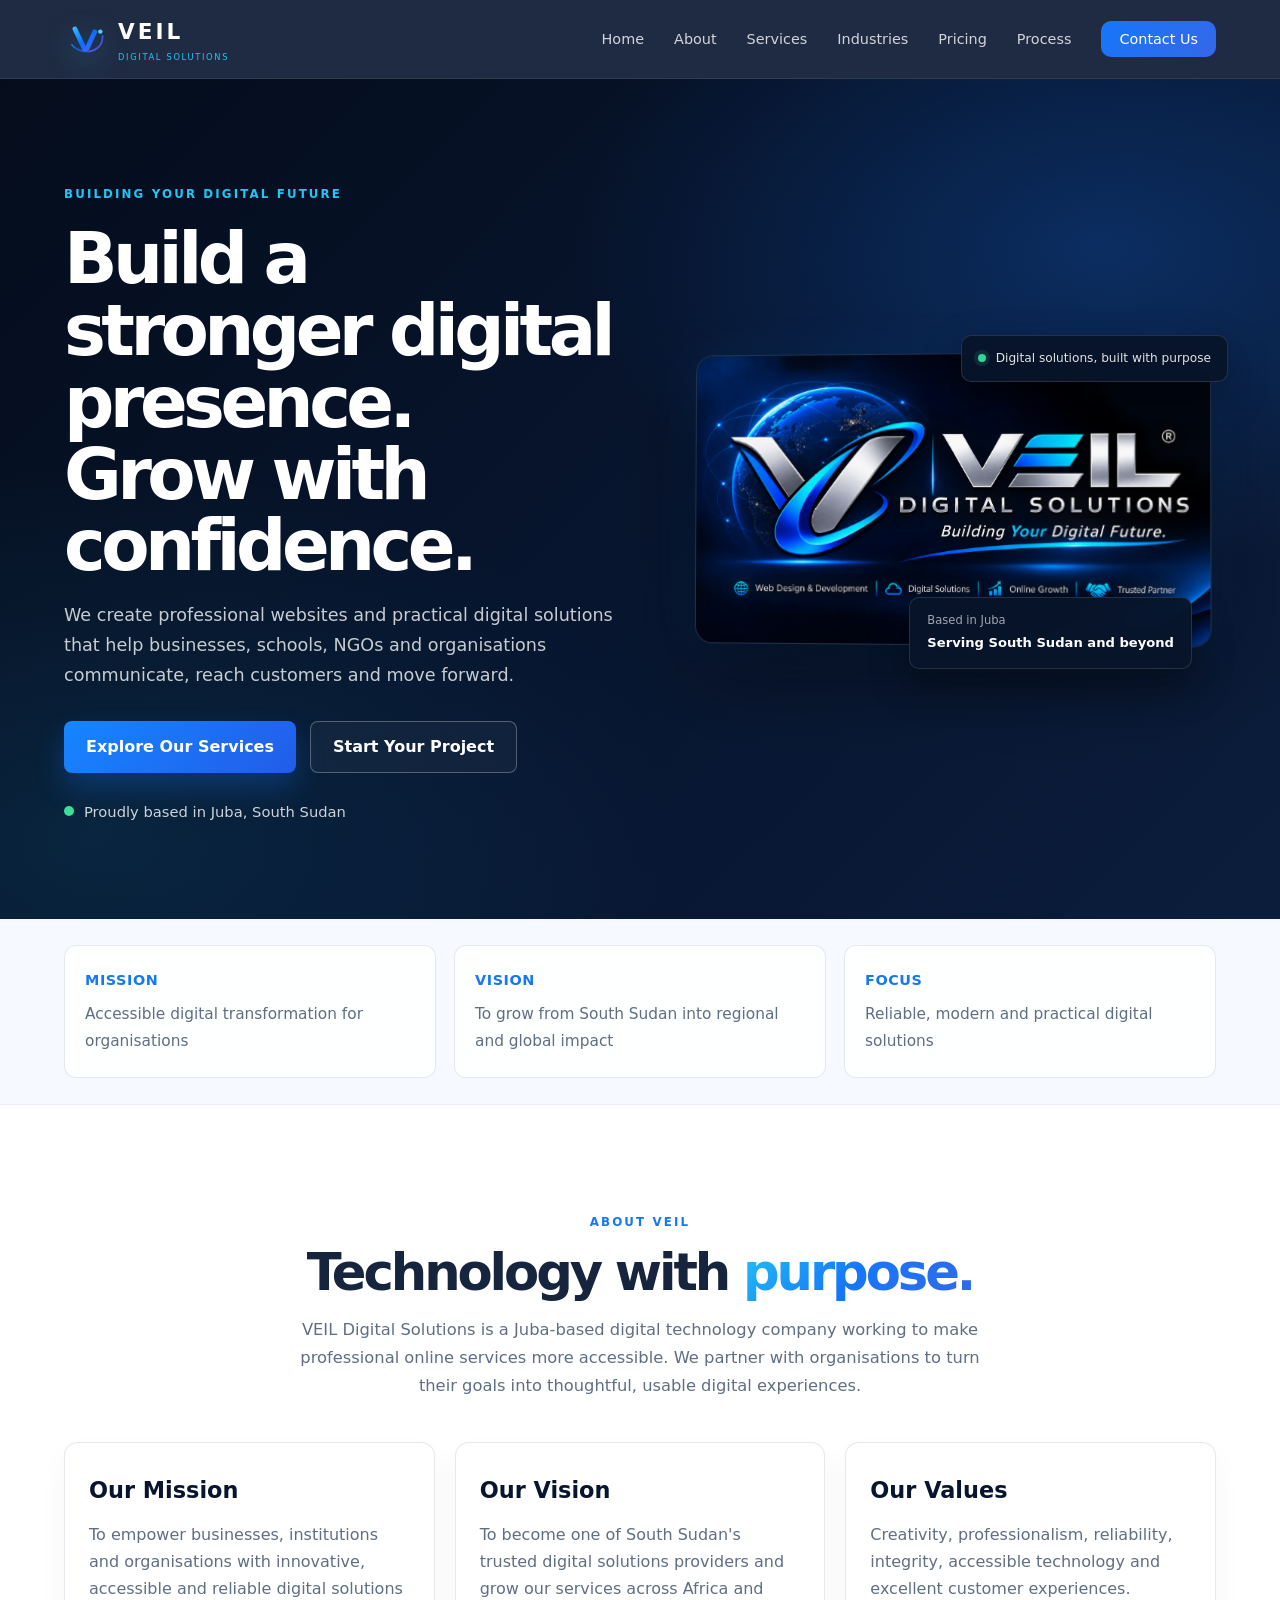
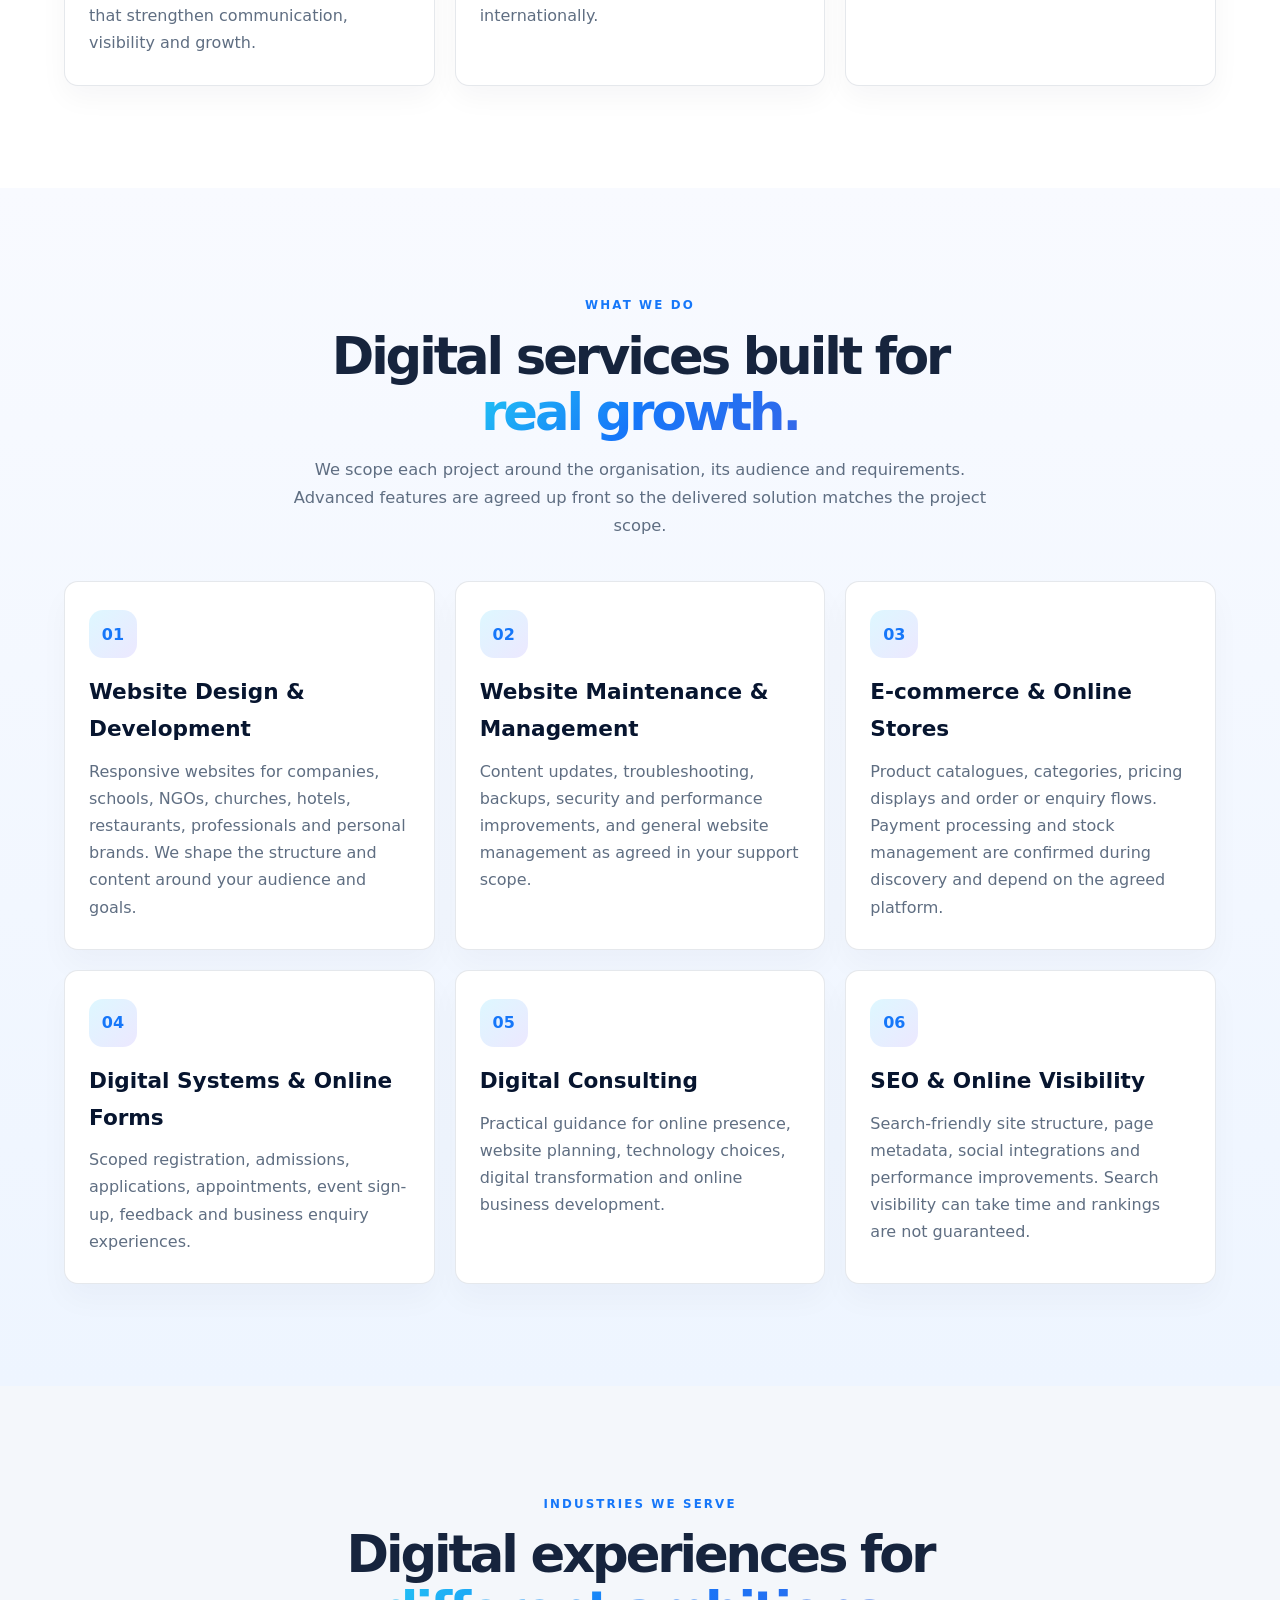
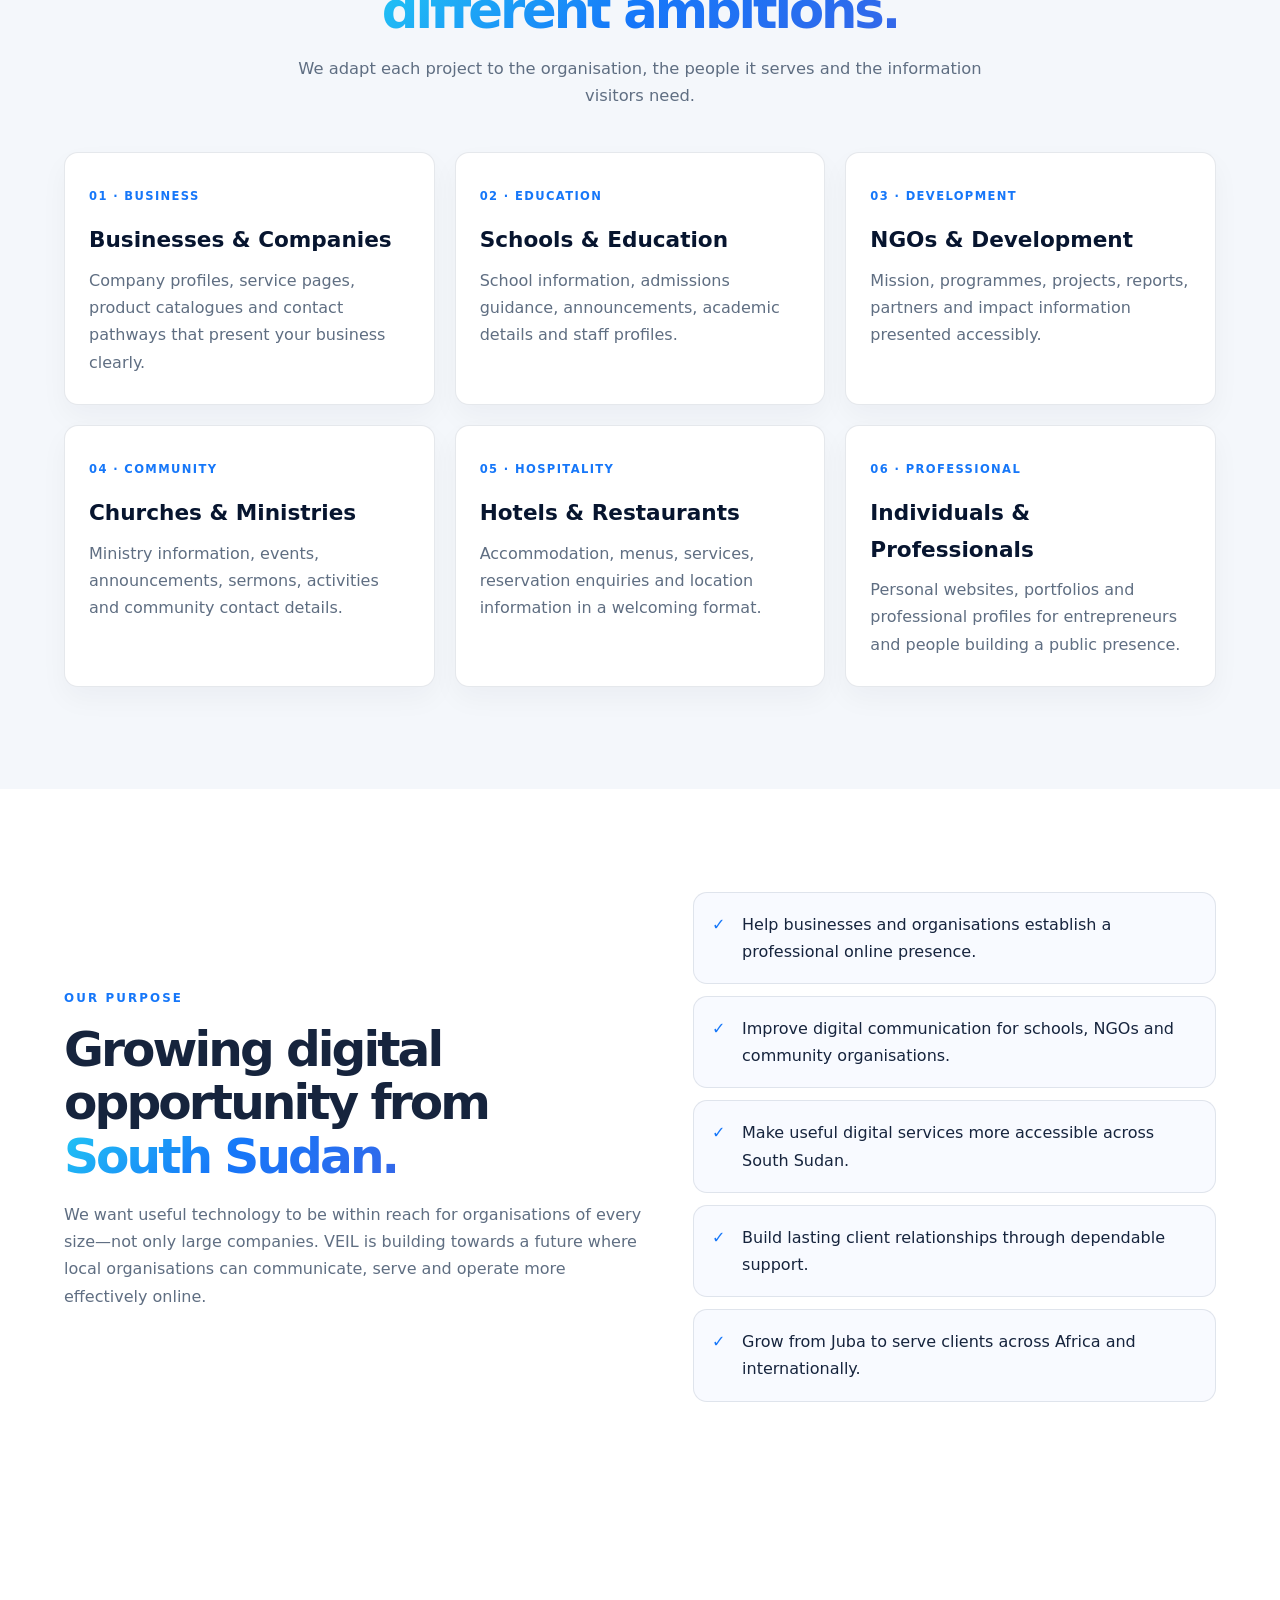
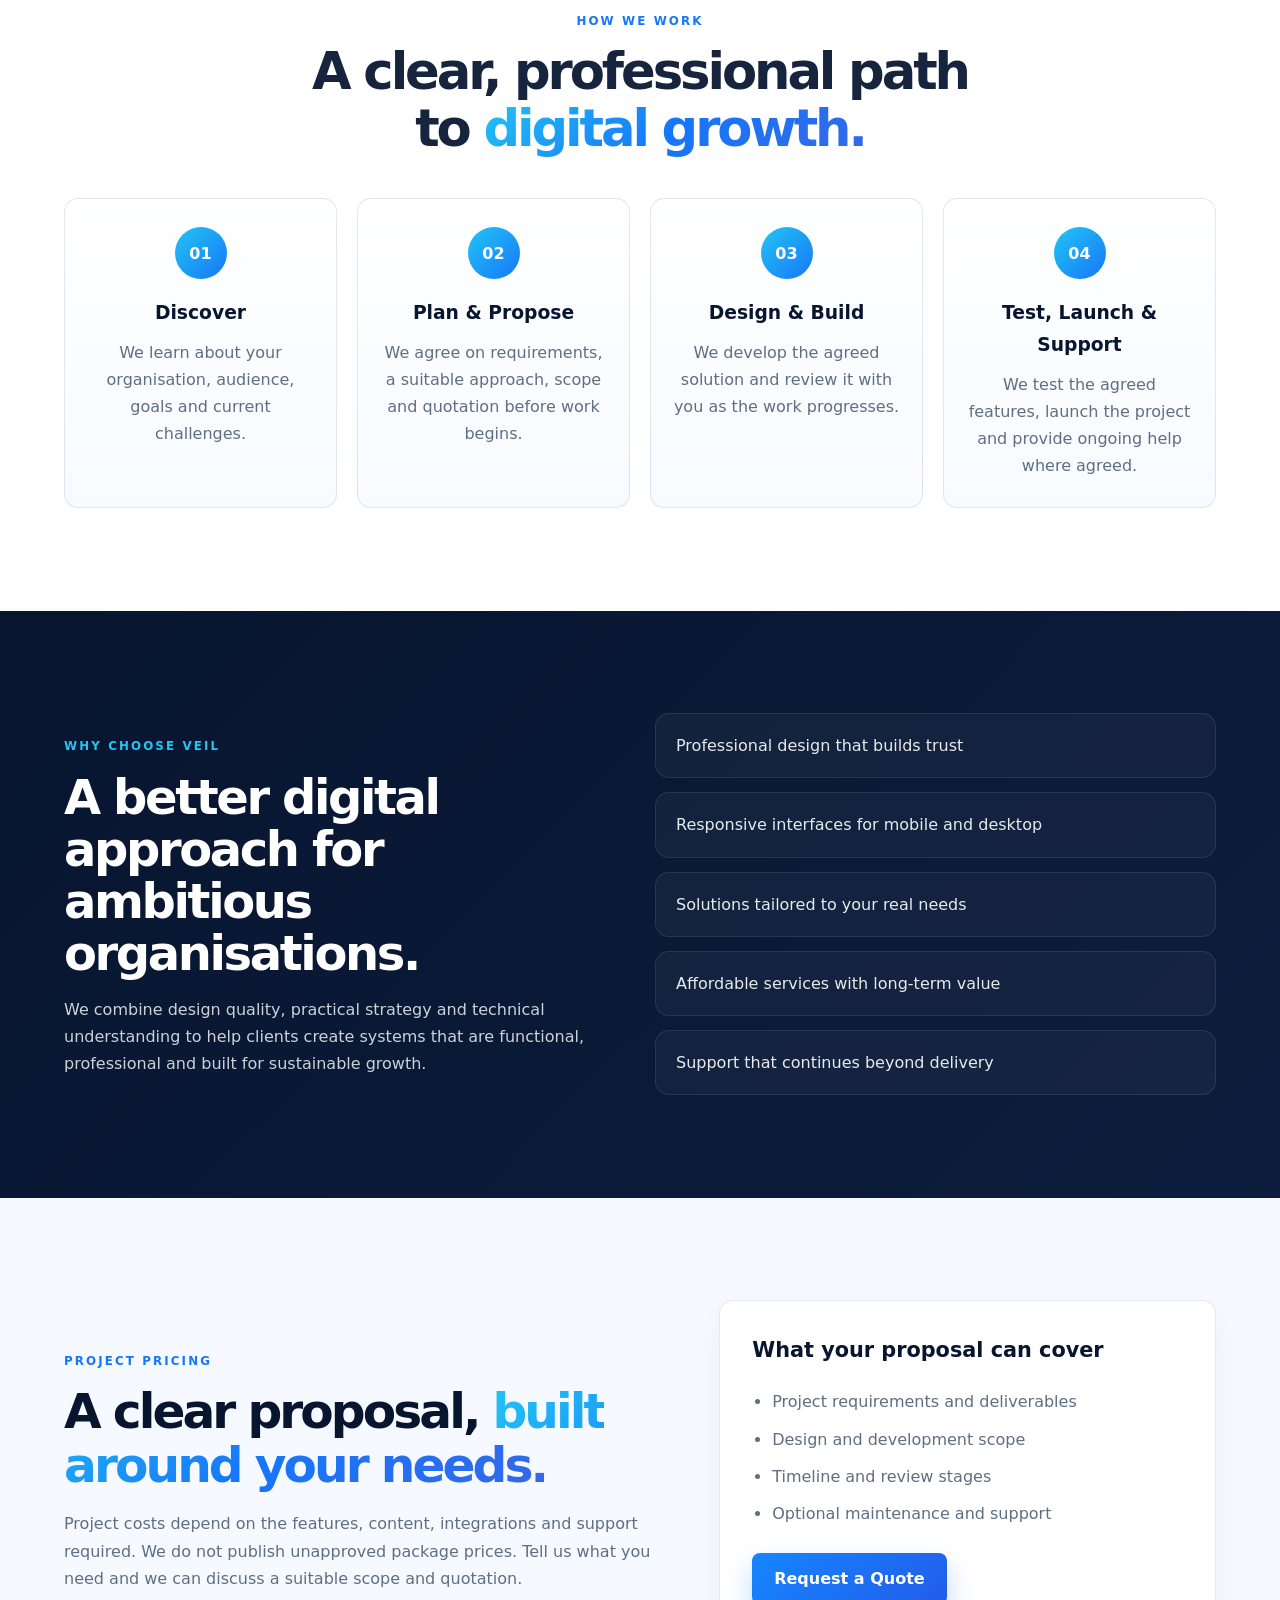
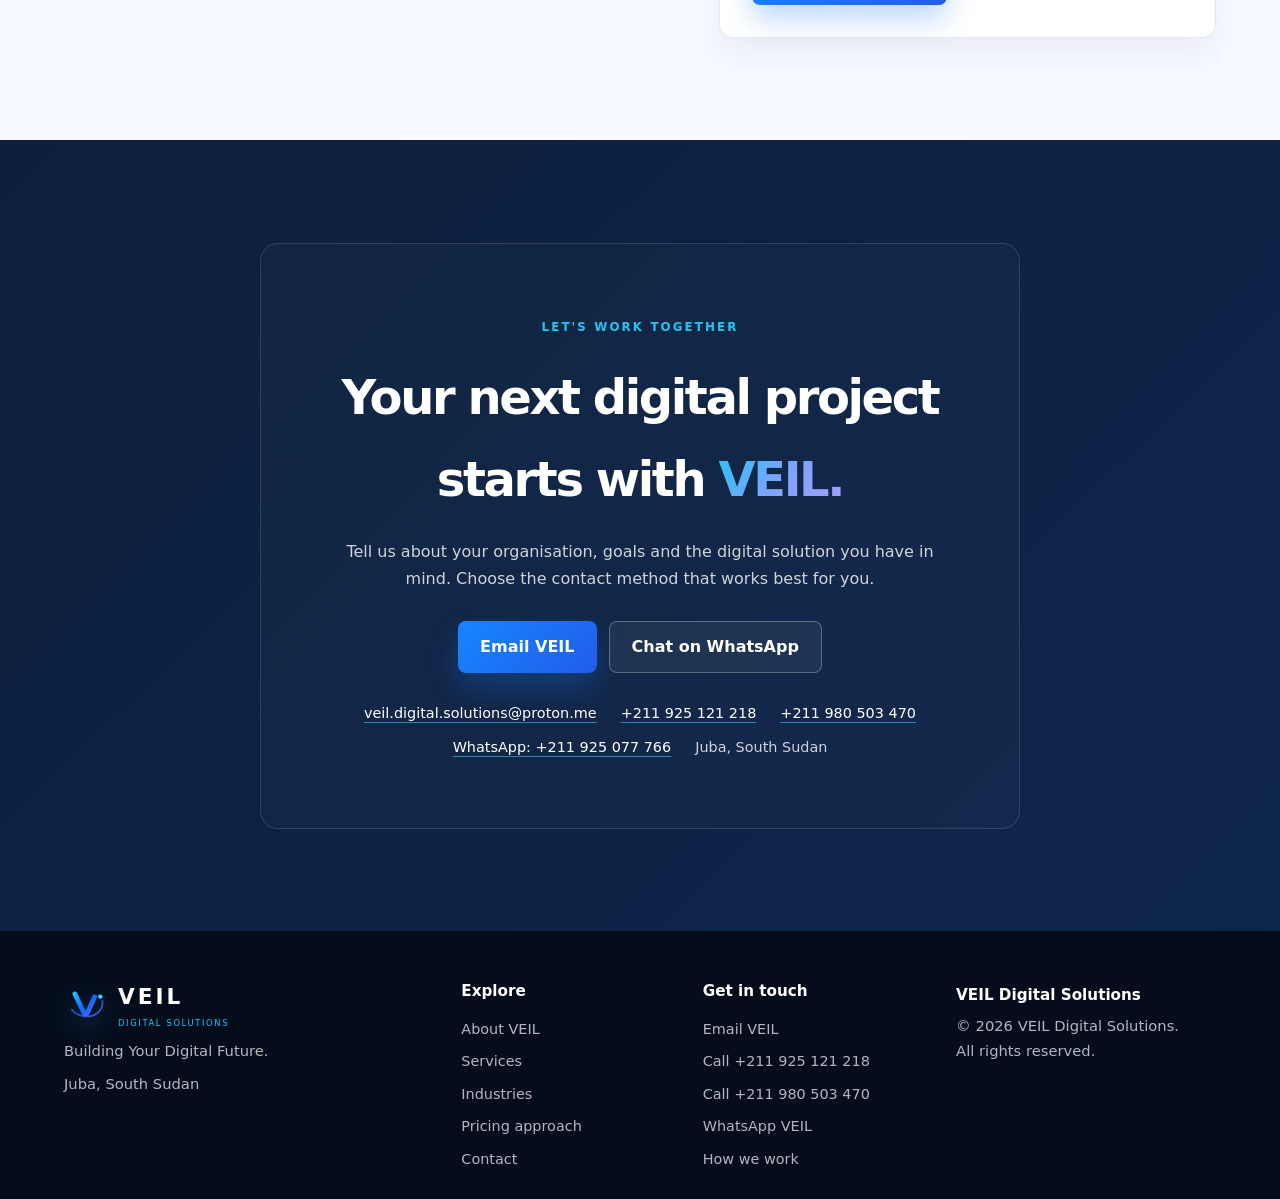
==== commit e24f5e44: "Refresh VEIL website visual design Co-authored-by: Copilot <223556219+Copilot@users.noreply.github.c" ====
--- a/index.html
+++ b/index.html
@@ -85,22 +85,24 @@
           </div>
         </div>
 
-        <div class="hero-visual" aria-label="VEIL technology card">
-          <div class="orbit orbit-one"></div>
-          <div class="orbit orbit-two"></div>
-          <div class="feature-card main-card">
-            <img class="hero-logo" src="assets/veil-logo.svg" alt="" width="76" height="76">
-            <div class="card-badge">VEIL DIGITAL SOLUTIONS</div>
-            <h2>Digital Solutions</h2>
-            <p>Innovation • Technology • Growth</p>
-          </div>
-          <div class="mini-card mini-one">
-            <strong>Web</strong>
-            <span>Design</span>
-          </div>
-          <div class="mini-card mini-two">
-            <strong>Systems</strong>
-            <span>Development</span>
+        <div class="hero-visual">
+          <div class="hero-image-frame">
+            <img
+              class="hero-brand-art"
+              src="assets/veil-brand.png"
+              alt="VEIL Digital Solutions — Building Your Digital Future"
+              width="1365"
+              height="768"
+              fetchpriority="high"
+            >
+          </div>
+          <div class="hero-float-card hero-float-top">
+            <span class="hero-float-dot" aria-hidden="true"></span>
+            <span>Digital solutions, built with purpose</span>
+          </div>
+          <div class="hero-float-card hero-float-bottom">
+            <span>Based in Juba</span>
+            <strong>Serving South Sudan and beyond</strong>
           </div>
         </div>
       </div>
--- a/css/style.css
+++ b/css/style.css
@@ -1,16 +1,16 @@
 :root {
   --navy: #07152f;
   --navy-2: #0d1f3d;
-  --blue: #0a6dff;
-  --cyan: #45d4ff;
-  --purple: #7a5cff;
+  --blue: #1677f9;
+  --cyan: #22c5f4;
+  --purple: #3567e8;
   --light: #f4f7fb;
   --soft: #eaf2ff;
   --text: #16243d;
   --muted: #5f6e82;
   --white: #ffffff;
-  --border: rgba(9, 30, 68, 0.08);
-  --shadow: 0 24px 60px rgba(7, 21, 47, 0.18);
+  --border: rgba(9, 30, 68, 0.1);
+  --shadow: 0 28px 72px rgba(2, 10, 28, 0.34);
 }
 
 * {
@@ -151,19 +151,20 @@
 }
 
 .hero {
-  padding: 90px 0 76px;
+  overflow: hidden;
+  padding: 100px 0 94px;
   background:
-    radial-gradient(circle at top right, rgba(69, 212, 255, 0.22), transparent 30%),
-    radial-gradient(circle at bottom left, rgba(122, 92, 255, 0.2), transparent 35%),
-    linear-gradient(135deg, var(--navy) 0%, var(--navy-2) 50%, #101d3d 100%);
+    radial-gradient(ellipse at 86% 20%, rgba(22, 119, 249, 0.24), transparent 34%),
+    radial-gradient(ellipse at 7% 90%, rgba(34, 197, 244, 0.1), transparent 35%),
+    linear-gradient(135deg, #050d1c 0%, var(--navy) 54%, #0b1d3c 100%);
   color: var(--white);
 }
 
 .hero-grid {
   display: grid;
-  grid-template-columns: 1.15fr 0.85fr;
-  align-items: center;
-  gap: 40px;
+  grid-template-columns: 1.02fr 0.98fr;
+  align-items: center;
+  gap: clamp(32px, 5vw, 72px);
 }
 
 .eyebrow {
@@ -181,16 +182,16 @@
 
 .hero-copy h1 {
   margin-top: 18px;
-  font-size: clamp(2.8rem, 5vw, 5rem);
-  line-height: 1.04;
-  letter-spacing: -0.06em;
-  max-width: 650px;
+  font-size: clamp(3rem, 5.5vw, 5.25rem);
+  line-height: 1.02;
+  letter-spacing: -0.065em;
+  max-width: 690px;
 }
 
 .hero-copy p {
   margin-top: 18px;
-  max-width: 620px;
-  font-size: 1.08rem;
+  max-width: 590px;
+  font-size: 1.1rem;
   color: rgba(255, 255, 255, 0.78);
 }
 
@@ -207,7 +208,7 @@
   justify-content: center;
   min-height: 52px;
   padding: 0 22px;
-  border-radius: 12px;
+  border-radius: 8px;
   font-weight: 700;
   transition: transform 0.25s ease, box-shadow 0.25s ease;
 }
@@ -217,9 +218,9 @@
 }
 
 .btn-primary {
-  background: linear-gradient(135deg, var(--blue), var(--purple));
-  color: var(--white);
-  box-shadow: 0 18px 30px rgba(10, 109, 255, 0.35);
+  background: linear-gradient(135deg, #1686ff, #225ce8);
+  color: var(--white);
+  box-shadow: 0 14px 28px rgba(22, 119, 249, 0.28);
 }
 
 .btn-secondary {
@@ -254,101 +255,69 @@
 
 .hero-visual {
   position: relative;
-  height: 500px;
-  display: grid;
-  place-items: center;
-}
-
-.orbit {
+  padding: 18px 8px 24px;
+}
+
+.hero-image-frame {
+  overflow: hidden;
+  border: 1px solid rgba(135, 186, 255, 0.24);
+  border-radius: 18px;
+  background: #020711;
+  box-shadow: 0 32px 88px rgba(0, 0, 0, 0.48), 0 0 60px rgba(22, 119, 249, 0.14);
+  transform: perspective(1200px) rotateY(-4deg) rotateX(1deg);
+}
+
+.hero-brand-art {
+  width: 100%;
+  height: auto;
+  aspect-ratio: 1365 / 768;
+  object-fit: cover;
+}
+
+.hero-float-card {
   position: absolute;
+  z-index: 2;
+  display: flex;
+  align-items: center;
+  gap: 10px;
   border: 1px solid rgba(255, 255, 255, 0.12);
+  border-radius: 10px;
+  background: rgba(8, 21, 42, 0.94);
+  box-shadow: 0 16px 42px rgba(0, 0, 0, 0.32);
+  color: rgba(255, 255, 255, 0.88);
+  backdrop-filter: blur(14px);
+}
+
+.hero-float-top {
+  top: 0;
+  right: -12px;
+  padding: 12px 16px;
+  font-size: 0.76rem;
+}
+
+.hero-float-dot {
+  width: 8px;
+  height: 8px;
+  flex: 0 0 auto;
   border-radius: 50%;
-}
-
-.orbit-one {
-  width: 330px;
-  height: 330px;
-}
-
-.orbit-two {
-  width: 410px;
-  height: 410px;
-}
-
-.feature-card {
-  position: relative;
-  z-index: 2;
-  width: min(350px, 100%);
-  padding: 34px 30px;
-  border-radius: 28px;
-  background: linear-gradient(180deg, rgba(255,255,255,0.12), rgba(255,255,255,0.04));
-  border: 1px solid rgba(255,255,255,0.14);
-  box-shadow: var(--shadow);
-  text-align: center;
-}
-
-.hero-logo {
-  width: 76px;
-  height: 76px;
-  margin: 0 auto 16px;
-}
-
-.card-badge {
-  display: inline-block;
-  padding: 8px 14px;
-  border-radius: 999px;
-  background: rgba(69, 212, 255, 0.15);
-  color: var(--cyan);
-  font-size: 0.7rem;
-  letter-spacing: 0.12em;
-  font-weight: 700;
-}
-
-.feature-card h2 {
-  margin-top: 20px;
-  font-size: clamp(2rem, 3vw, 2.4rem);
-  letter-spacing: -0.05em;
-}
-
-.feature-card p {
-  margin-top: 10px;
-  color: rgba(255, 255, 255, 0.8);
-  letter-spacing: 0.14em;
-  text-transform: uppercase;
-  font-size: 0.68rem;
-}
-
-.mini-card {
-  position: absolute;
-  display: flex;
+  background: #32d49a;
+  box-shadow: 0 0 0 4px rgba(50, 212, 154, 0.12);
+}
+
+.hero-float-bottom {
+  right: 24px;
+  bottom: 0;
+  align-items: flex-start;
   flex-direction: column;
   gap: 2px;
-  padding: 16px 18px;
-  border-radius: 20px;
-  background: rgba(15, 33, 61, 0.8);
-  border: 1px solid rgba(255,255,255,0.12);
-  box-shadow: var(--shadow);
-  z-index: 3;
-}
-
-.mini-card strong {
-  color: var(--white);
-  font-size: 0.9rem;
-}
-
-.mini-card span {
-  color: rgba(255,255,255,0.72);
+  padding: 13px 17px;
   font-size: 0.72rem;
-}
-
-.mini-one {
-  top: 60px;
-  left: 0;
-}
-
-.mini-two {
-  right: 18px;
-  bottom: 38px;
+  color: rgba(255, 255, 255, 0.62);
+}
+
+.hero-float-bottom strong {
+  color: var(--white);
+  font-size: 0.82rem;
 }
 
 .metrics {
@@ -366,7 +335,7 @@
 .metric-item {
   background: rgba(255, 255, 255, 0.88);
   border: 1px solid var(--border);
-  border-radius: 18px;
+  border-radius: 12px;
   padding: 22px 20px;
 }
 
@@ -385,7 +354,7 @@
 }
 
 .section {
-  padding: 100px 0;
+  padding: clamp(72px, 8vw, 108px) 0;
 }
 
 .section-heading {
@@ -481,7 +450,7 @@
 .info-card {
   background: var(--white);
   border: 1px solid var(--border);
-  border-radius: 22px;
+  border-radius: 14px;
   padding: 28px 24px;
   box-shadow: 0 12px 28px rgba(12, 25, 48, 0.04);
 }
@@ -509,7 +478,7 @@
 .service-card {
   background: var(--white);
   border: 1px solid var(--border);
-  border-radius: 22px;
+  border-radius: 14px;
   padding: 28px 24px;
   box-shadow: 0 16px 30px rgba(11, 24, 49, 0.03);
   transition: transform 0.25s ease, box-shadow 0.25s ease;
@@ -557,7 +526,7 @@
   padding: 28px 22px;
   background: linear-gradient(180deg, #ffffff, #f7faff);
   border: 1px solid var(--border);
-  border-radius: 22px;
+  border-radius: 14px;
   text-align: center;
 }
 
@@ -655,7 +624,7 @@
   padding: 32px;
   background: var(--white);
   border: 1px solid var(--border);
-  border-radius: 22px;
+  border-radius: 14px;
   box-shadow: 0 16px 30px rgba(11, 24, 49, 0.05);
 }
 
@@ -686,7 +655,7 @@
   padding: 28px 24px;
   background: var(--white);
   border: 1px solid var(--border);
-  border-radius: 22px;
+  border-radius: 14px;
   box-shadow: 0 12px 28px rgba(12, 25, 48, 0.04);
 }
 
@@ -757,7 +726,7 @@
   text-align: center;
   padding: 68px 34px;
   border: 1px solid rgba(255,255,255,0.12);
-  border-radius: 30px;
+  border-radius: 18px;
   background: rgba(255,255,255,0.02);
 }
 
@@ -893,18 +862,9 @@
     grid-template-columns: repeat(2, minmax(0, 1fr));
   }
 
-  .hero-visual {
-    height: 390px;
-  }
-
-  .orbit-one {
-    width: 290px;
-    height: 290px;
-  }
-
-  .orbit-two {
-    width: 360px;
-    height: 360px;
+  .hero-grid {
+    grid-template-columns: 1fr 0.9fr;
+    gap: 28px;
   }
 }
 
@@ -945,11 +905,21 @@
   }
 
   .hero {
-    padding-top: 68px;
+    padding: 72px 0 74px;
+  }
+
+  .hero-grid {
+    grid-template-columns: 1fr;
+    gap: 42px;
   }
 
   .hero-copy h1 {
     max-width: 100%;
+  }
+
+  .hero-visual {
+    width: min(640px, 100%);
+    margin: 0 auto;
   }
 
   .service-grid,
@@ -978,22 +948,25 @@
     flex-direction: column;
   }
 
-  .feature-card {
-    padding: 26px 18px;
-  }
-
-  .hero-visual {
-    height: 340px;
-  }
-
-  .orbit-one {
-    width: 250px;
-    height: 250px;
-  }
-
-  .orbit-two {
-    width: min(310px, 100%);
-    height: min(310px, 100%);
+  .hero-image-frame {
+    border-radius: 12px;
+    transform: none;
+  }
+
+  .hero-float-top {
+    right: -2px;
+    padding: 10px 12px;
+    font-size: 0.68rem;
+  }
+
+  .hero-float-bottom {
+    right: 10px;
+    padding: 10px 12px;
+    font-size: 0.66rem;
+  }
+
+  .hero-float-bottom strong {
+    font-size: 0.72rem;
   }
 
   .contact-box {
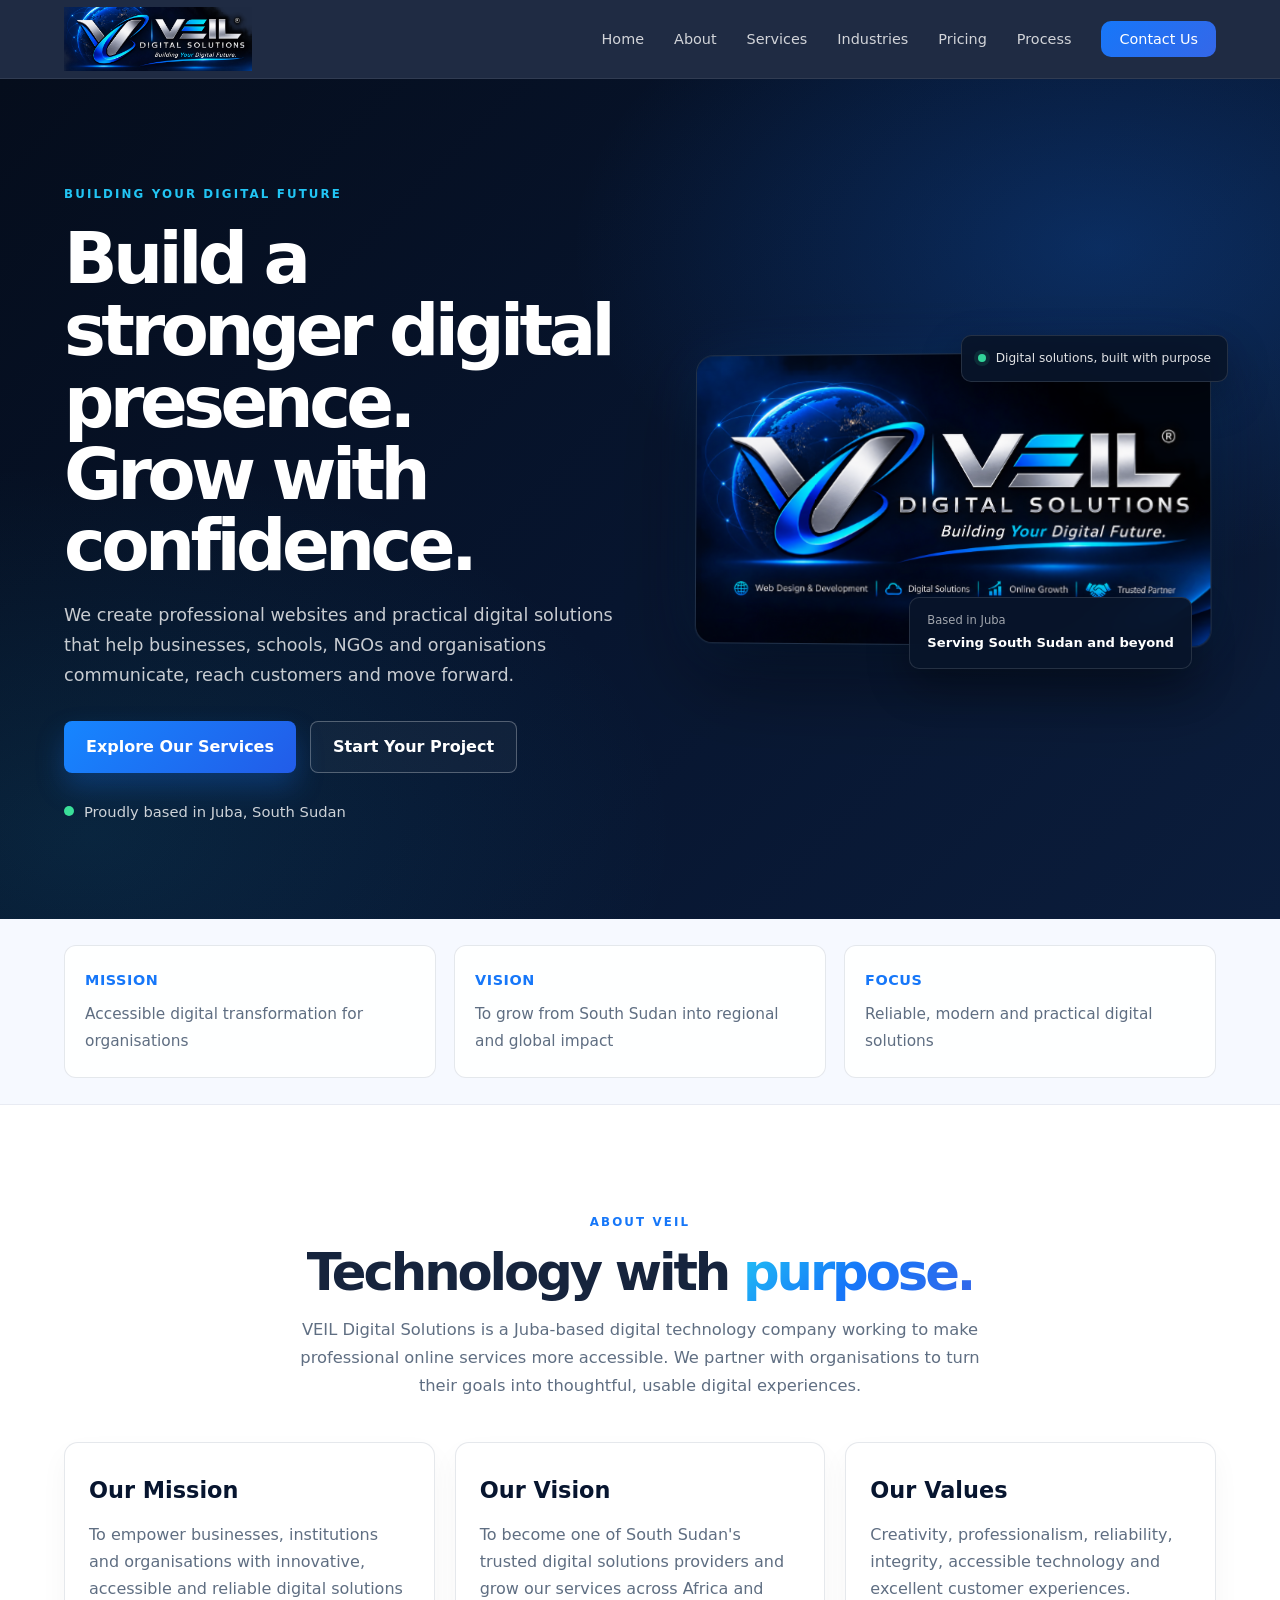
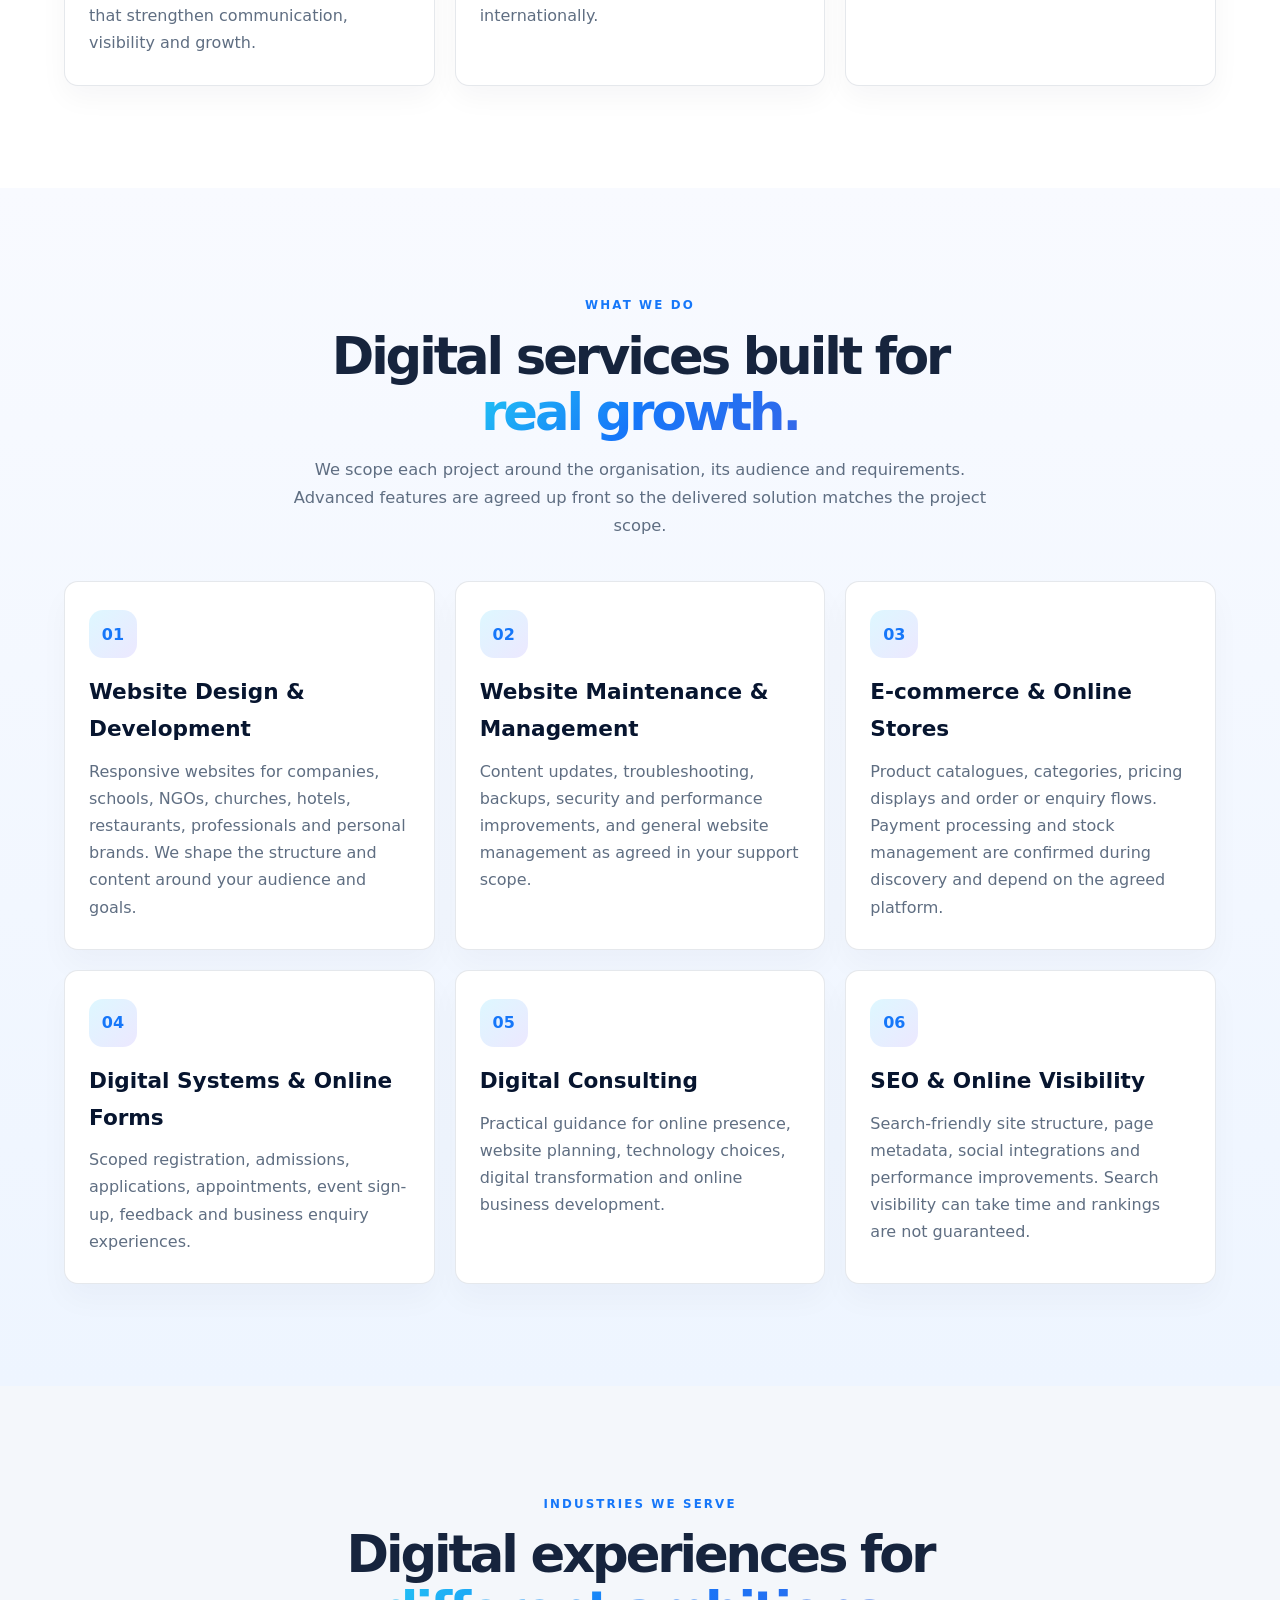
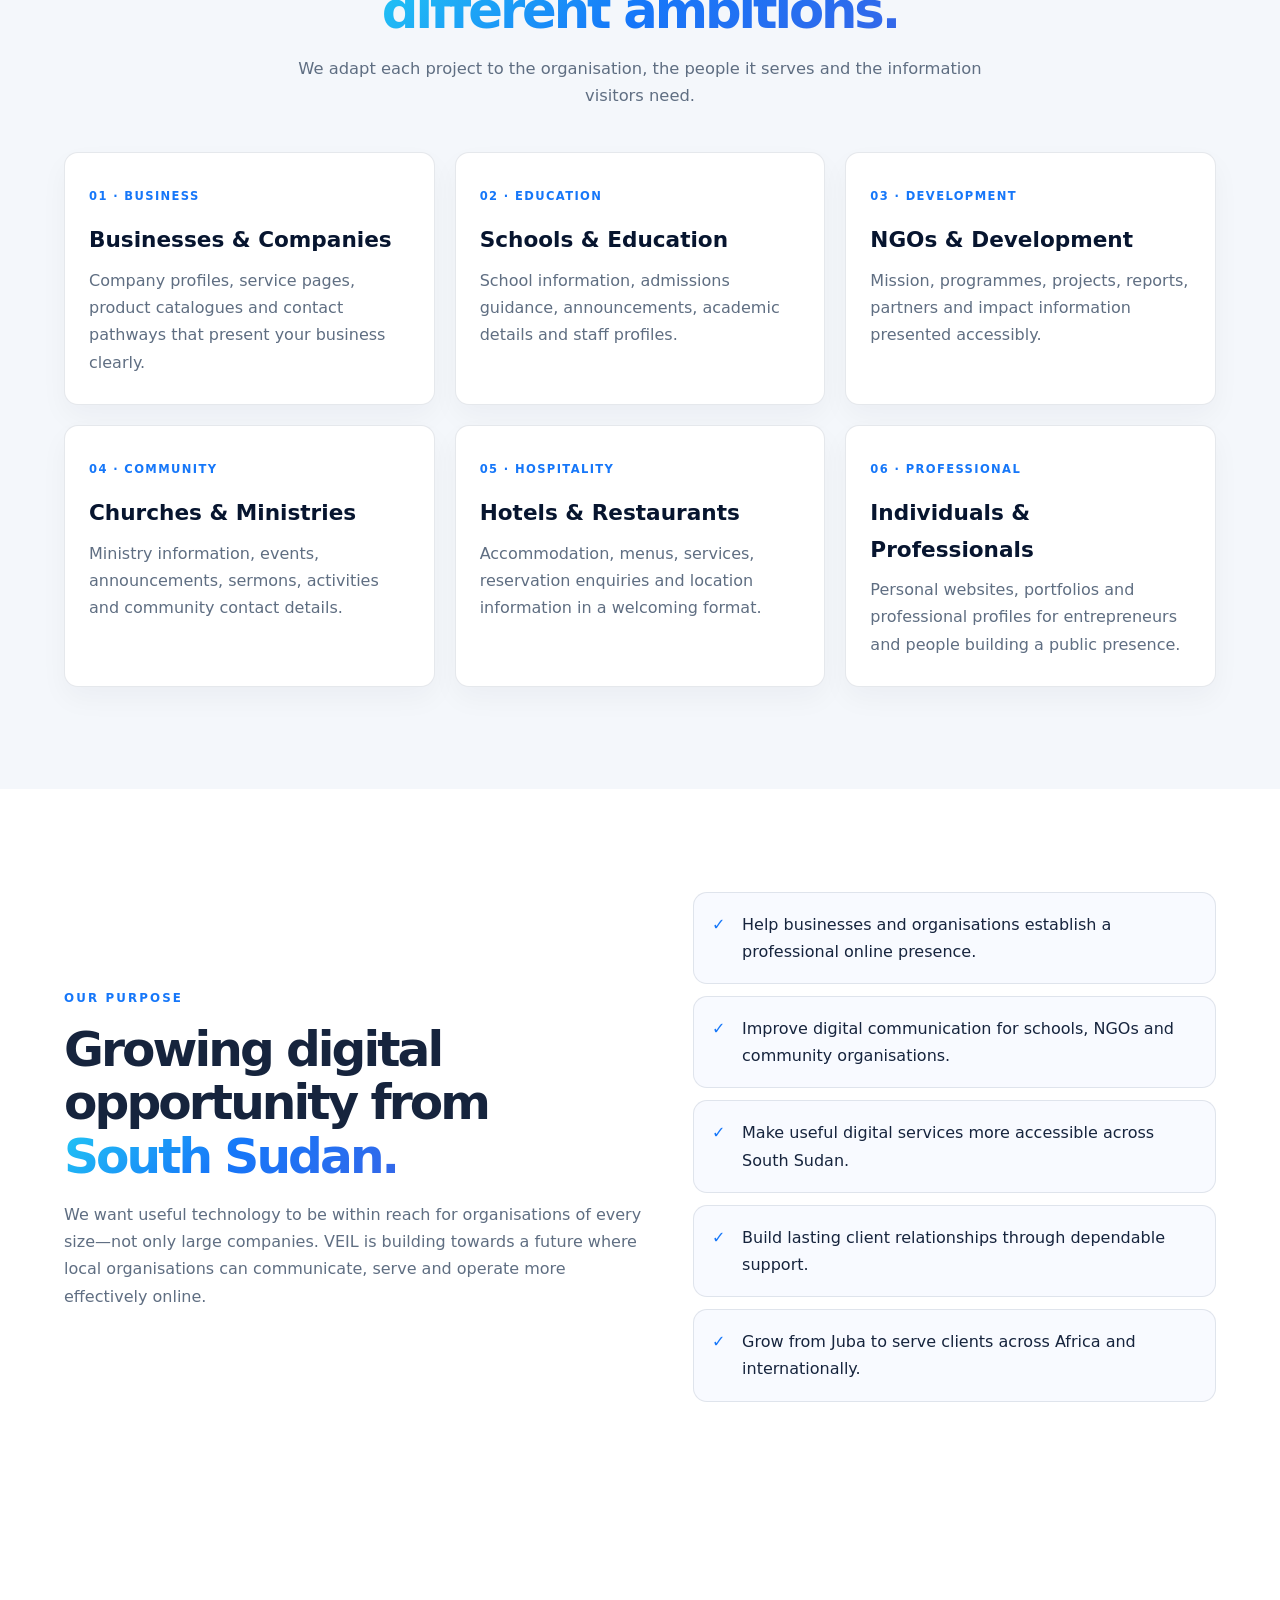
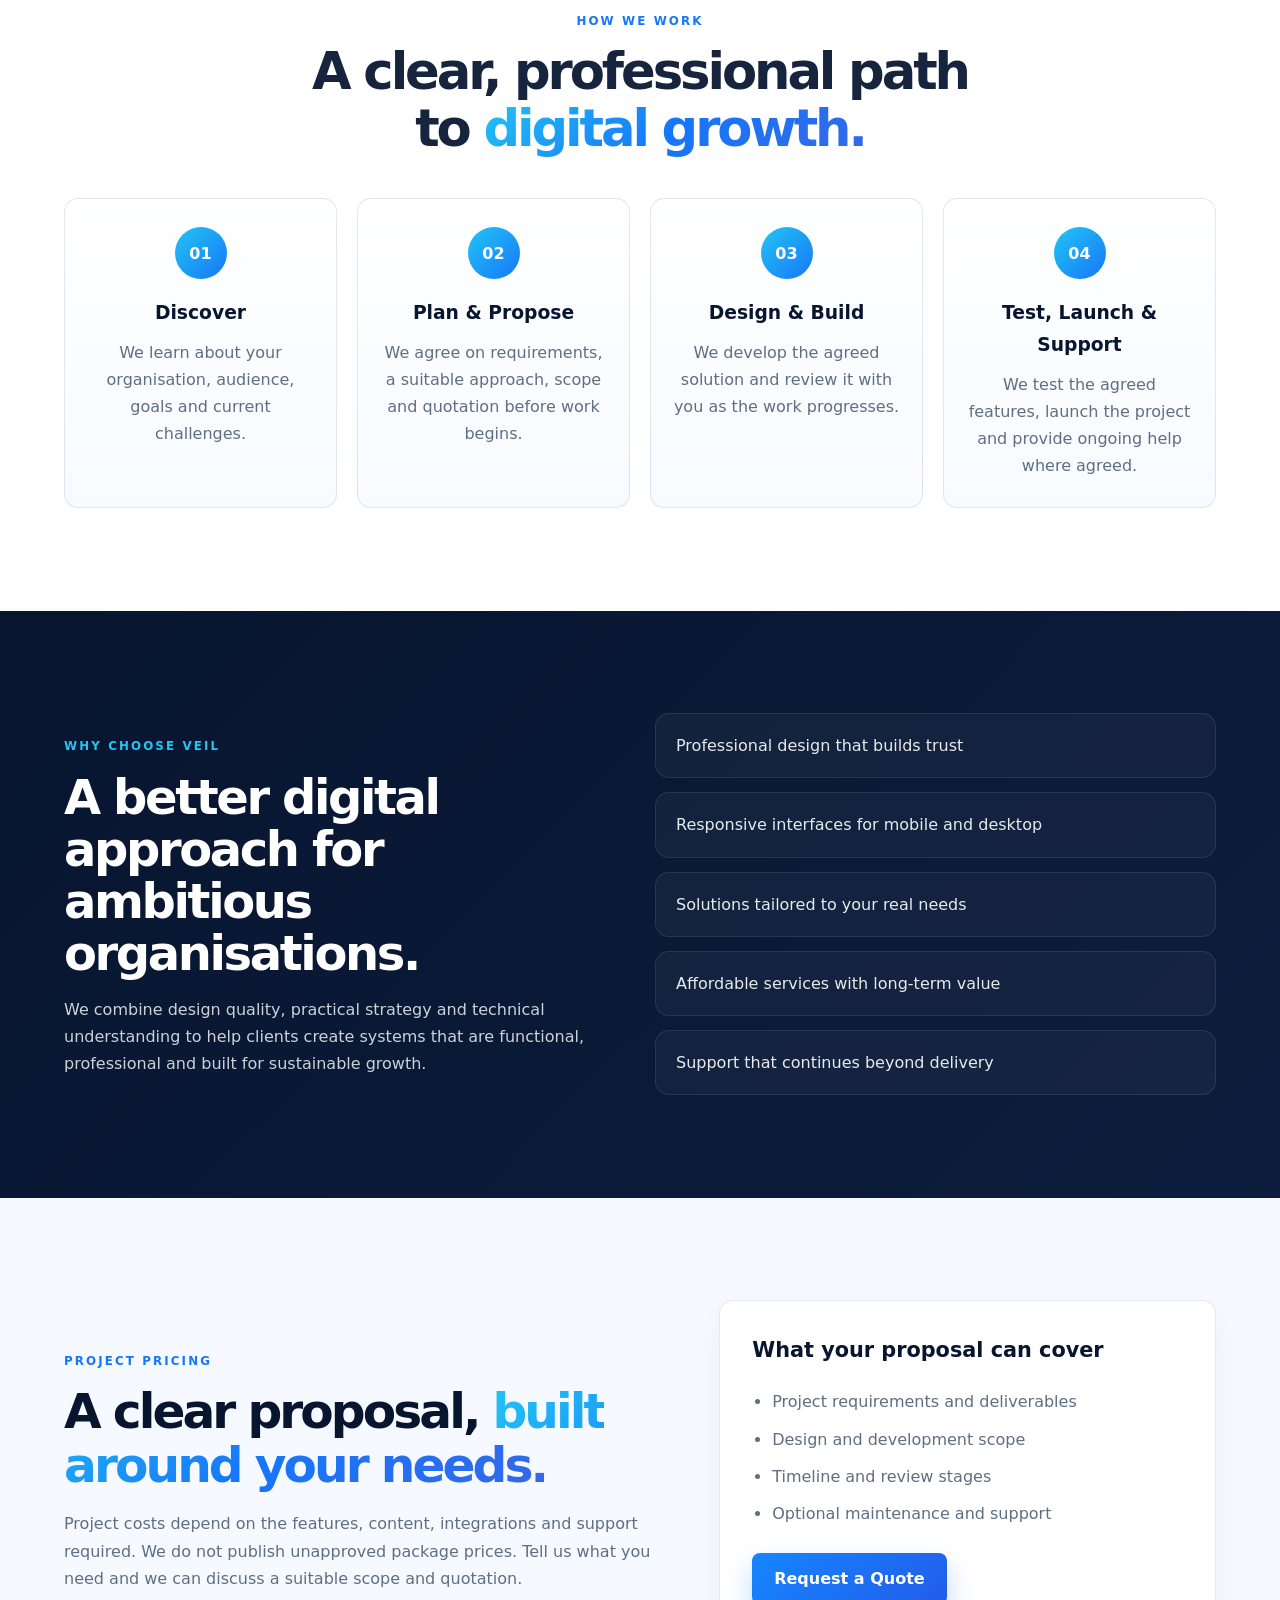
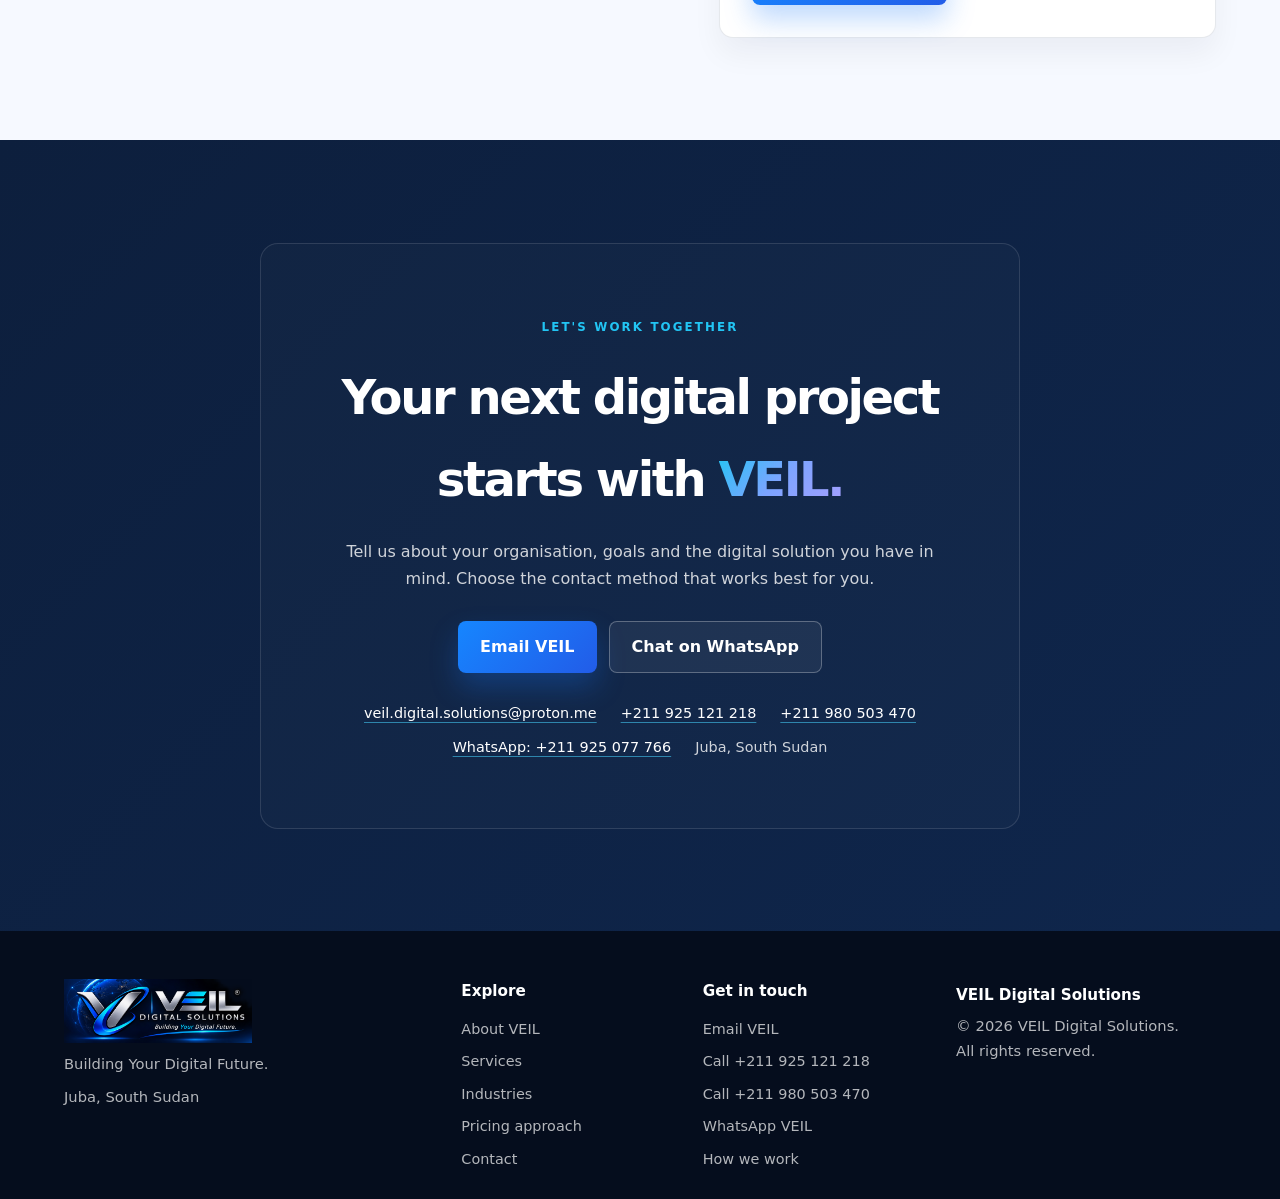
==== commit c93a06e8: "Use VEIL brand artwork site-wide Co-authored-by: Copilot <223556219+Copilot@users.noreply.github.com" ====
--- a/index.html
+++ b/index.html
@@ -45,11 +45,13 @@
   <header class="header">
     <nav class="navbar container" aria-label="Main navigation">
       <a href="#home" class="brand" aria-label="VEIL home">
-        <img class="brand-mark" src="assets/veil-logo.svg" alt="">
-        <span class="brand-text">
-          <strong>VEIL</strong>
-          <small>DIGITAL SOLUTIONS</small>
-        </span>
+        <img
+          class="brand-logo"
+          src="assets/veil-brand.png"
+          alt="VEIL Digital Solutions — Building Your Digital Future"
+          width="1365"
+          height="768"
+        >
       </a>
 
       <button class="menu-toggle" id="menuToggle" aria-label="Open navigation menu" aria-controls="navLinks" aria-expanded="false">☰</button>
@@ -324,11 +326,13 @@
     <div class="container footer-inner">
       <div class="footer-brand">
         <a href="#home" class="brand" aria-label="VEIL Digital Solutions home">
-          <img class="brand-mark" src="assets/veil-logo.svg" alt="">
-          <span class="brand-text">
-            <strong>VEIL</strong>
-            <small>DIGITAL SOLUTIONS</small>
-          </span>
+          <img
+            class="brand-logo"
+            src="assets/veil-brand.png"
+            alt="VEIL Digital Solutions — Building Your Digital Future"
+            width="1365"
+            height="768"
+          >
         </a>
         <p>Building Your Digital Future.</p>
         <p>Juba, South Sudan</p>
--- a/css/style.css
+++ b/css/style.css
@@ -103,6 +103,13 @@
   filter: drop-shadow(0 8px 14px rgba(69, 212, 255, 0.28));
 }
 
+.brand-logo {
+  width: 188px;
+  height: 64px;
+  object-fit: cover;
+  object-position: center 40%;
+}
+
 .brand-text strong {
   display: block;
   font-size: 1.35rem;
@@ -931,6 +938,11 @@
 }
 
 @media (max-width: 560px) {
+  .brand-logo {
+    width: 154px;
+    height: 52px;
+  }
+
   .btn {
     width: 100%;
   }
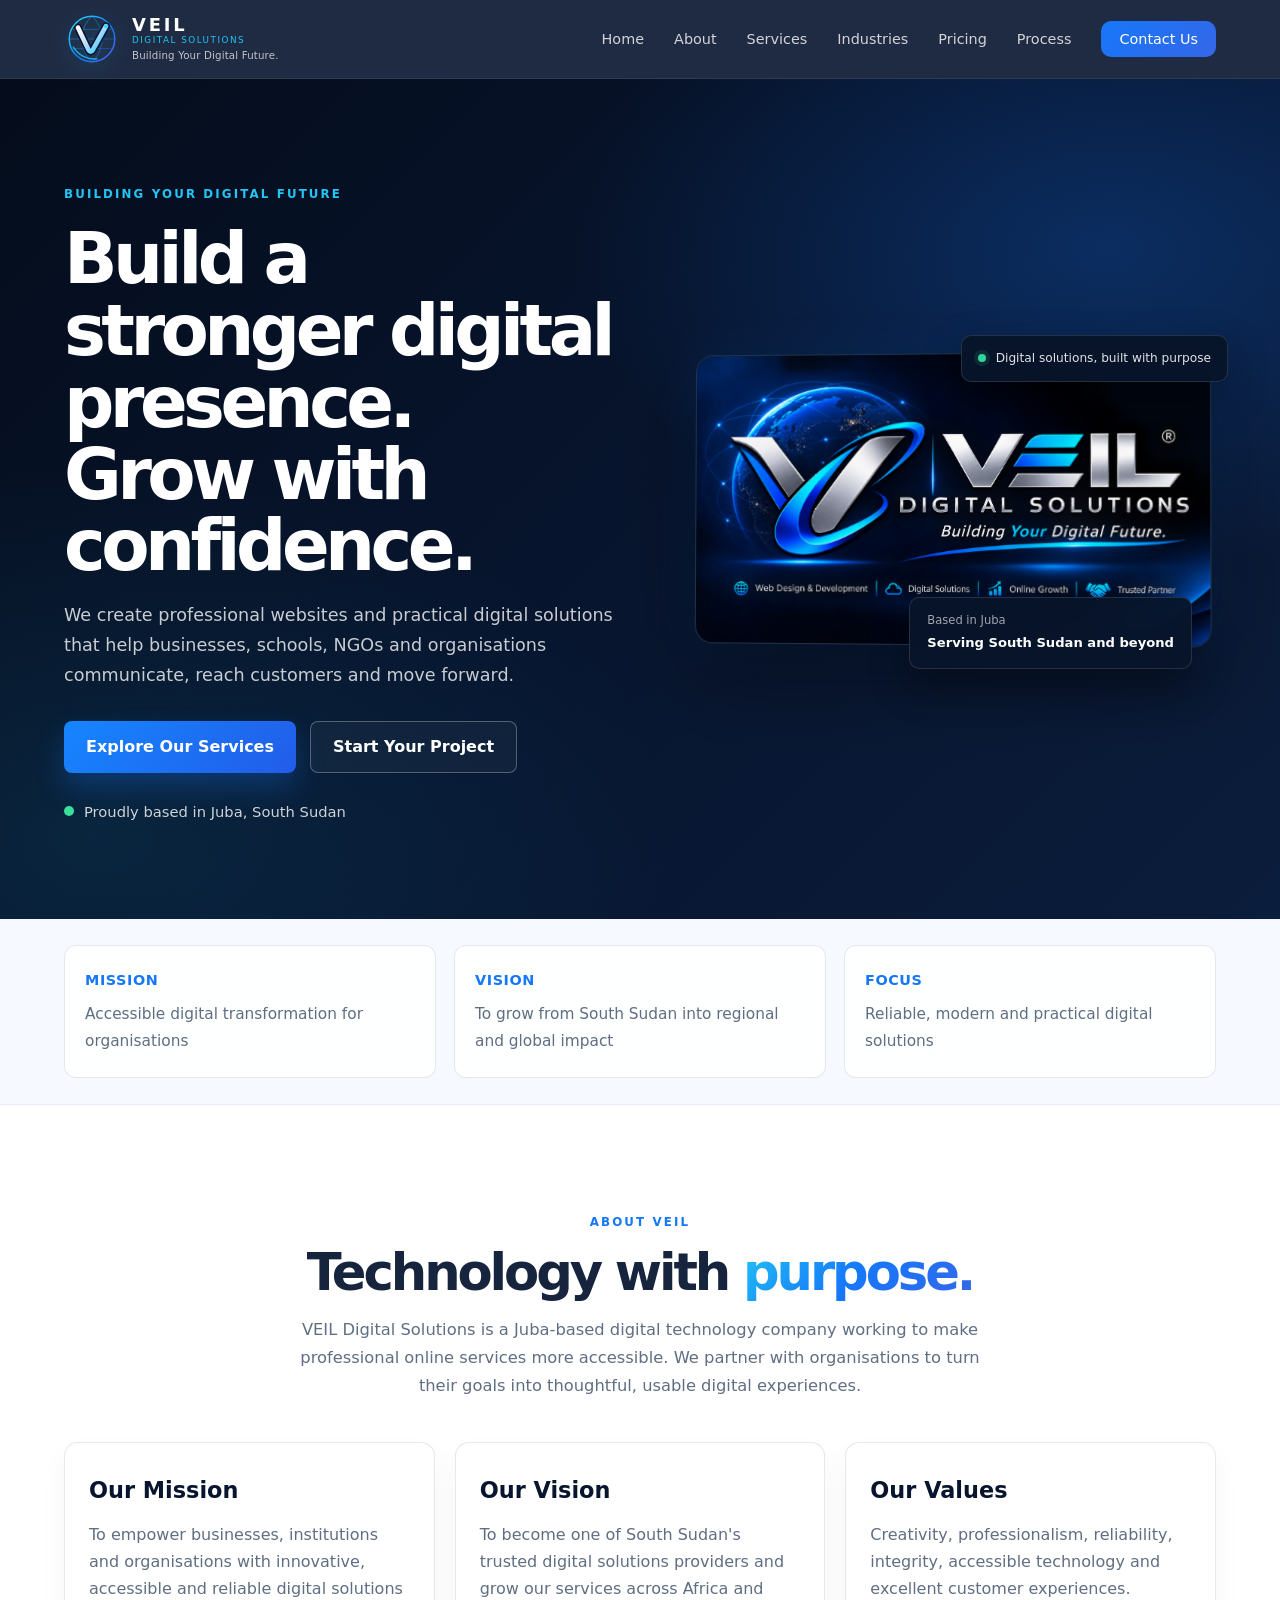
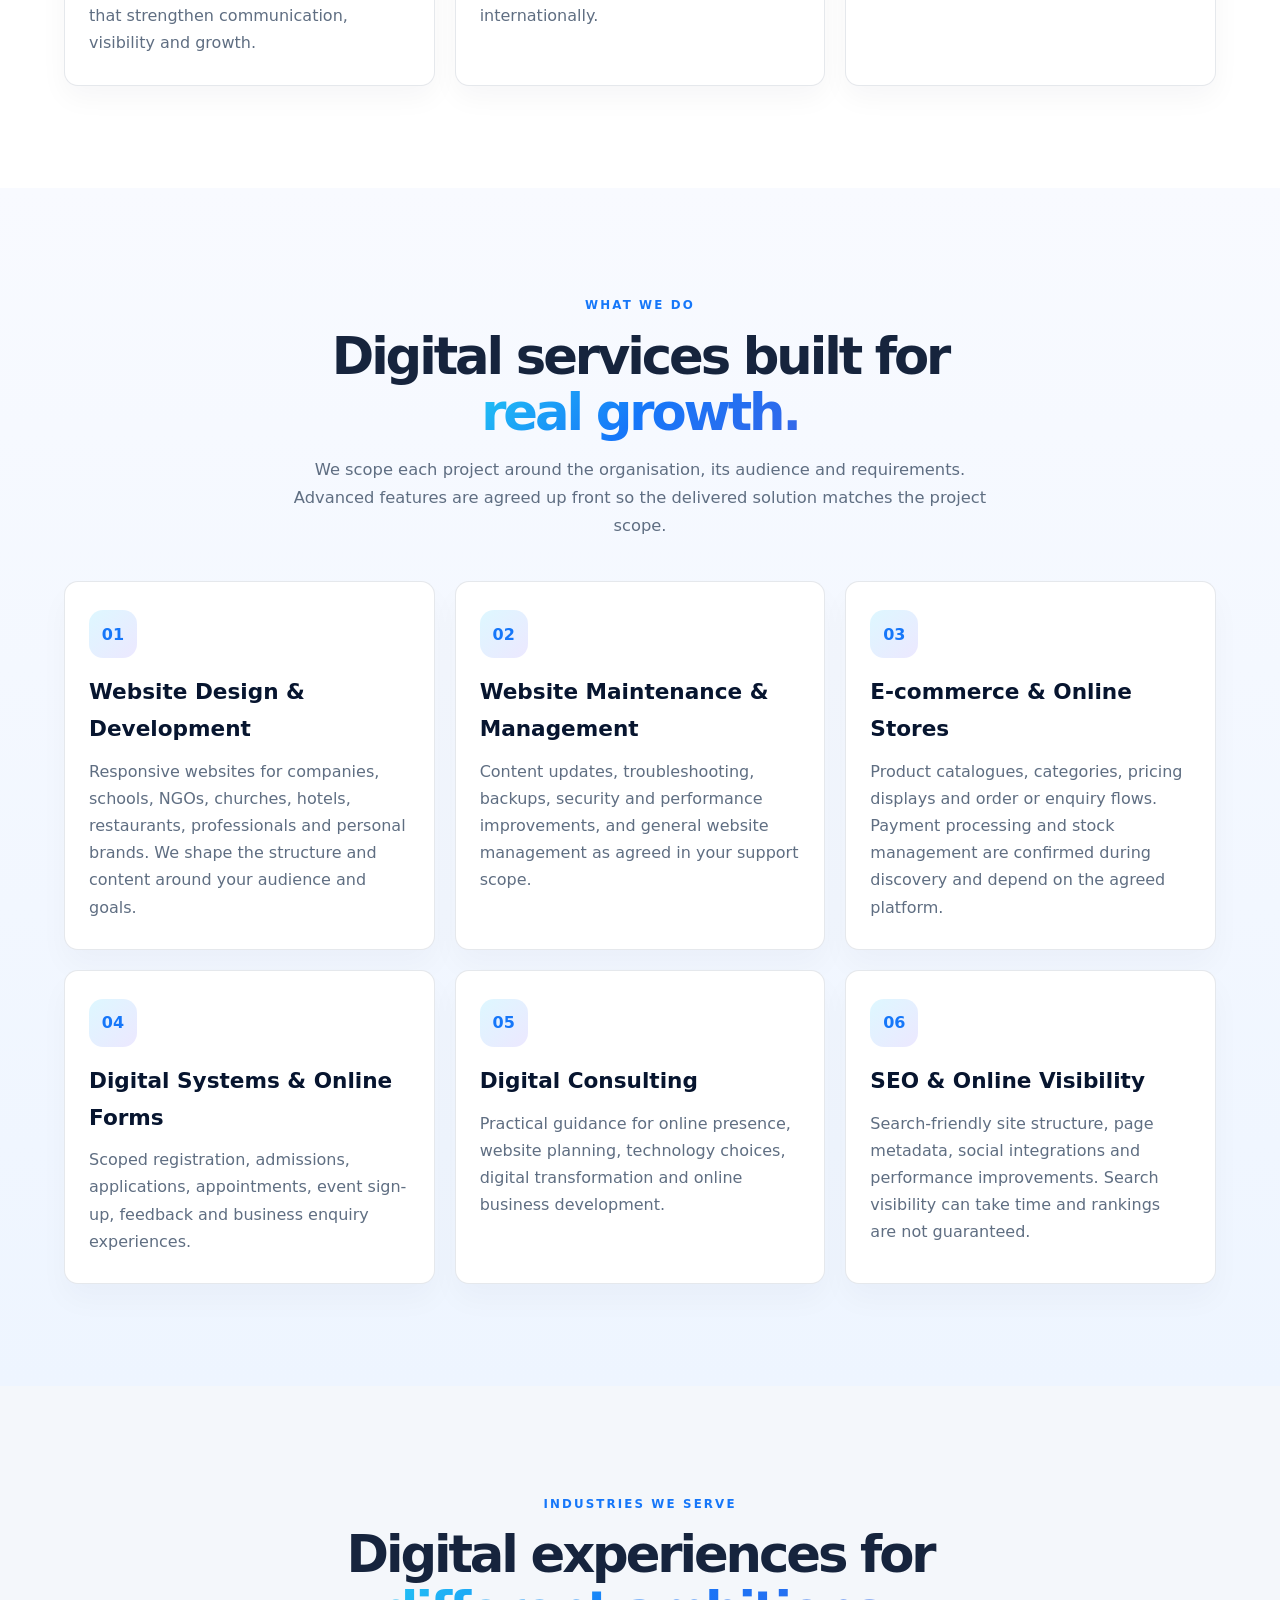
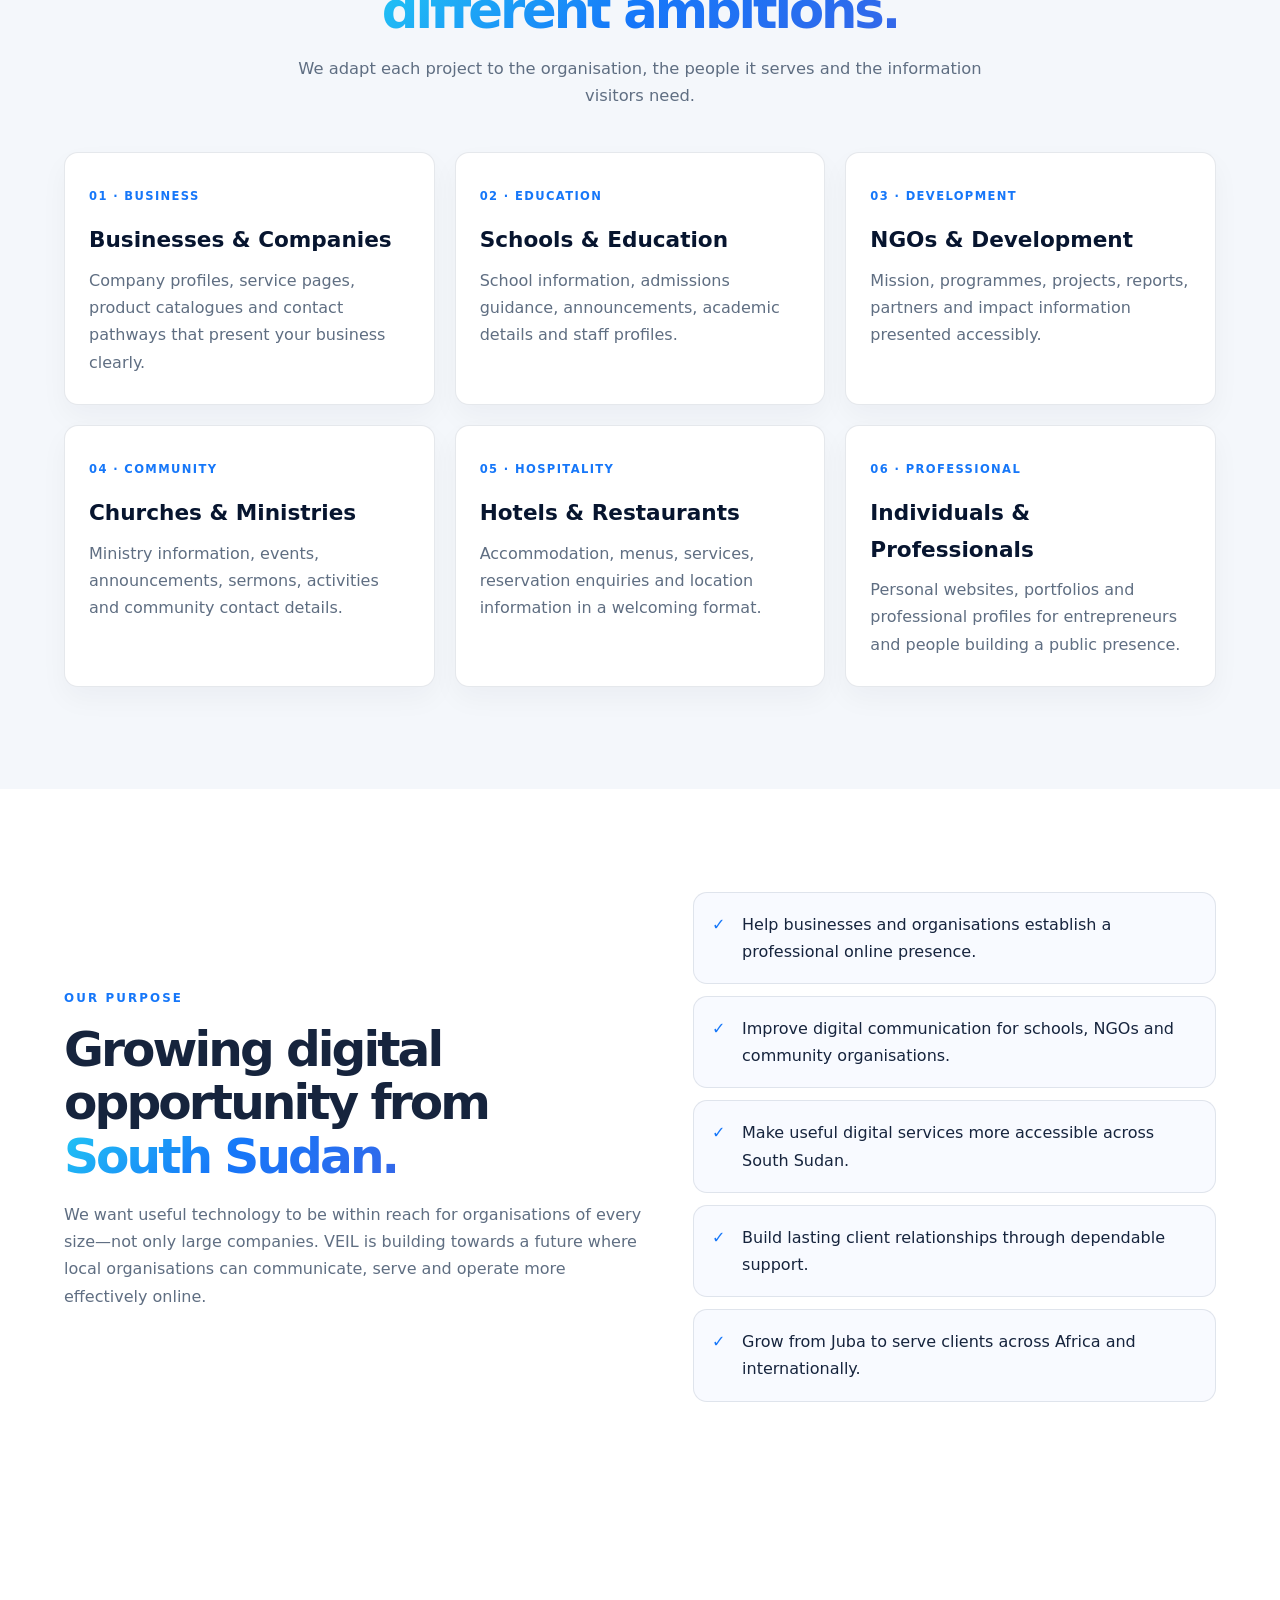
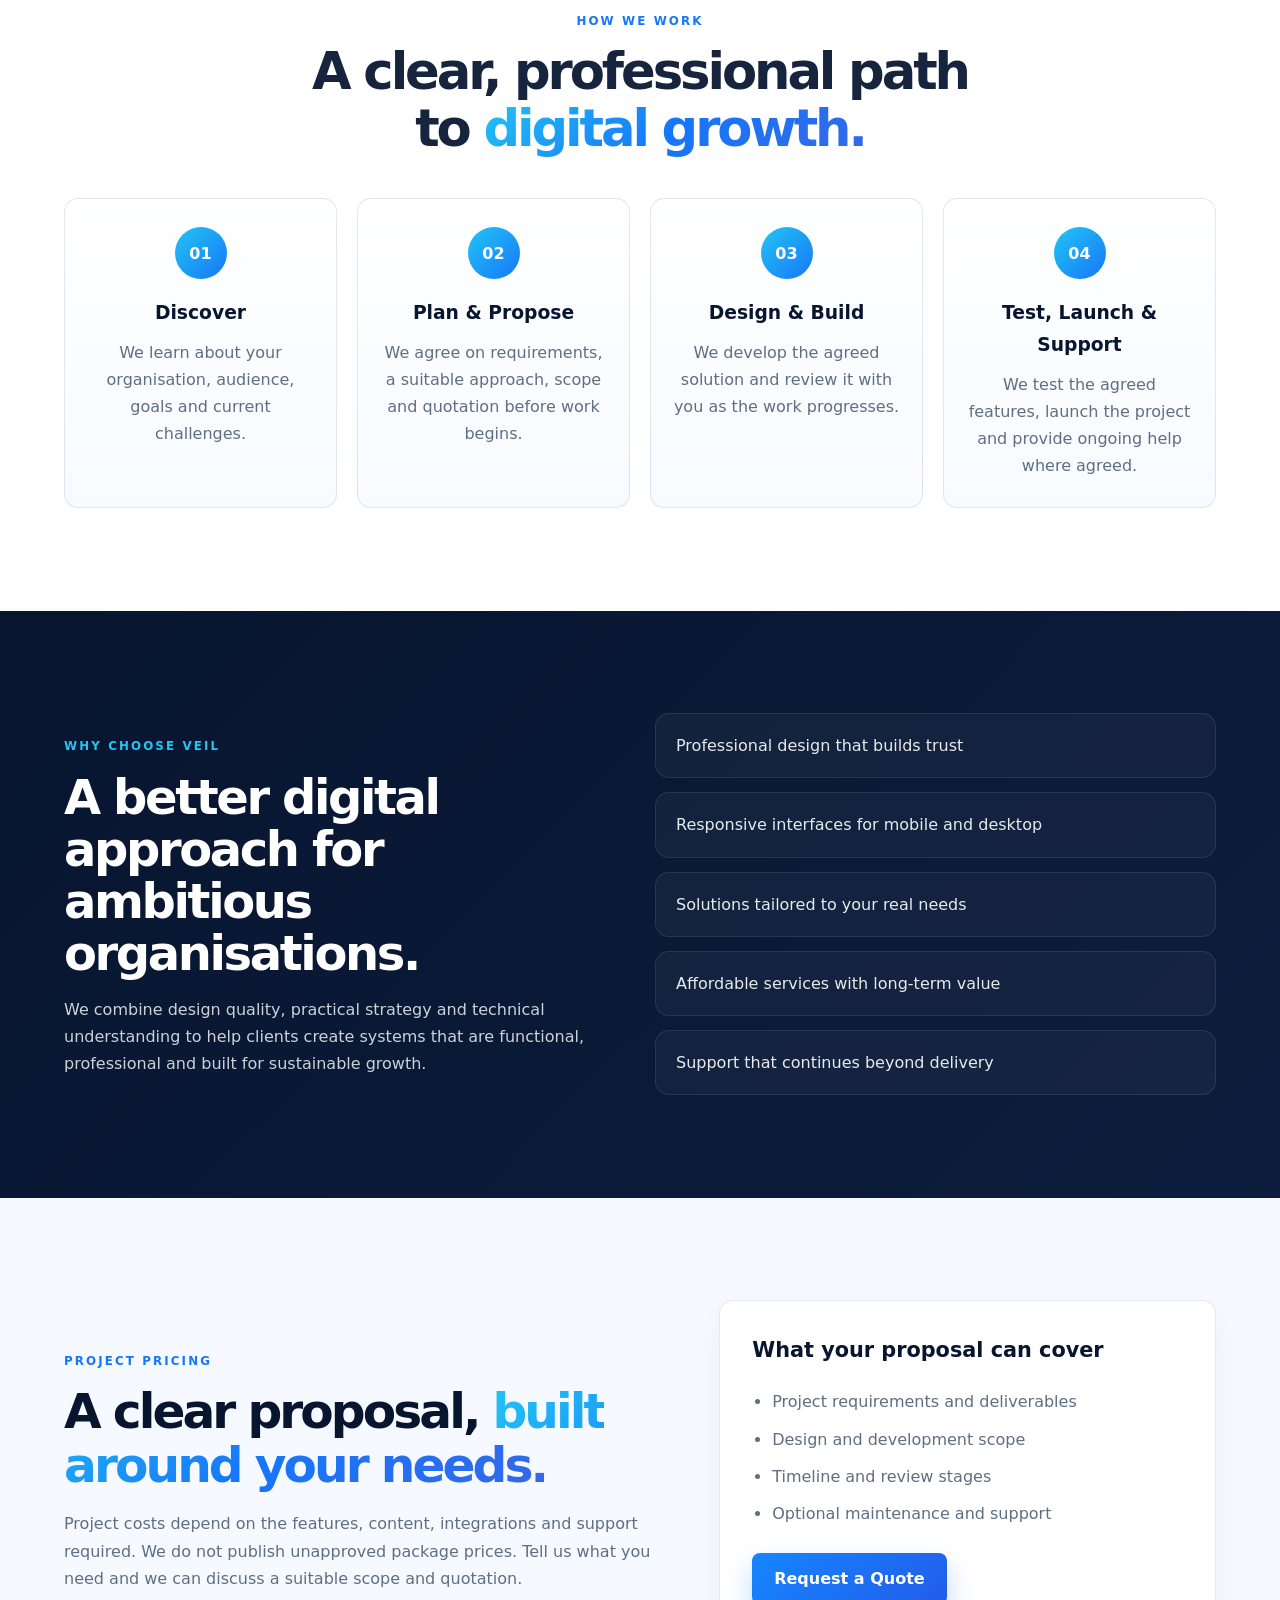
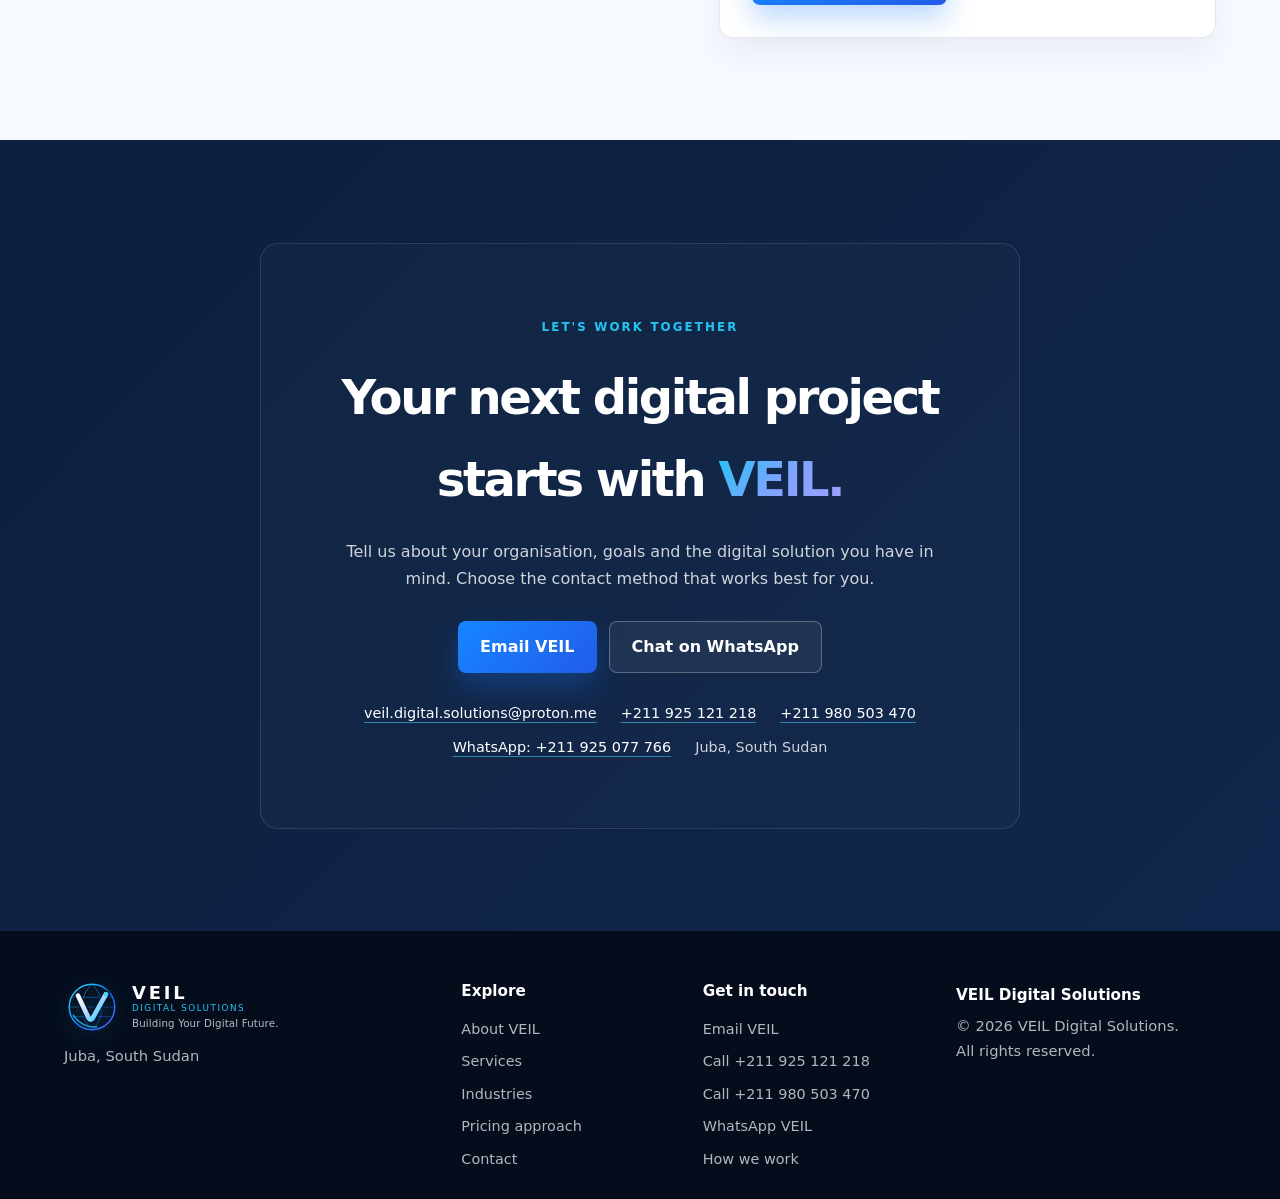
==== commit 34827ca6: "Separate VEIL logo from hero cover art Co-authored-by: Copilot <223556219+Copilot@users.noreply.gith" ====
--- a/index.html
+++ b/index.html
@@ -45,13 +45,12 @@
   <header class="header">
     <nav class="navbar container" aria-label="Main navigation">
       <a href="#home" class="brand" aria-label="VEIL home">
-        <img
-          class="brand-logo"
-          src="assets/veil-brand.png"
-          alt="VEIL Digital Solutions — Building Your Digital Future"
-          width="1365"
-          height="768"
-        >
+        <img class="brand-mark" src="assets/veil-logo.svg" alt="" width="56" height="56">
+        <span class="brand-text">
+          <strong>VEIL</strong>
+          <small>DIGITAL SOLUTIONS</small>
+          <span class="brand-tagline">Building Your Digital Future.</span>
+        </span>
       </a>
 
       <button class="menu-toggle" id="menuToggle" aria-label="Open navigation menu" aria-controls="navLinks" aria-expanded="false">☰</button>
@@ -326,15 +325,13 @@
     <div class="container footer-inner">
       <div class="footer-brand">
         <a href="#home" class="brand" aria-label="VEIL Digital Solutions home">
-          <img
-            class="brand-logo"
-            src="assets/veil-brand.png"
-            alt="VEIL Digital Solutions — Building Your Digital Future"
-            width="1365"
-            height="768"
-          >
+          <img class="brand-mark" src="assets/veil-logo.svg" alt="" width="56" height="56">
+          <span class="brand-text">
+            <strong>VEIL</strong>
+            <small>DIGITAL SOLUTIONS</small>
+            <span class="brand-tagline">Building Your Digital Future.</span>
+          </span>
         </a>
-        <p>Building Your Digital Future.</p>
         <p>Juba, South Sudan</p>
       </div>
       <nav class="footer-nav" aria-label="Footer navigation">
--- a/css/style.css
+++ b/css/style.css
@@ -97,30 +97,35 @@
 }
 
 .brand-mark {
-  width: 42px;
-  height: 42px;
+  width: 56px;
+  height: 56px;
+  flex: 0 0 auto;
   object-fit: contain;
-  filter: drop-shadow(0 8px 14px rgba(69, 212, 255, 0.28));
-}
-
-.brand-logo {
-  width: 188px;
-  height: 64px;
-  object-fit: cover;
-  object-position: center 40%;
+  filter: drop-shadow(0 5px 12px rgba(34, 197, 244, 0.2));
 }
 
 .brand-text strong {
   display: block;
-  font-size: 1.35rem;
-  letter-spacing: 0.14em;
+  font-size: 1.12rem;
+  line-height: 1.05;
+  letter-spacing: 0.16em;
 }
 
 .brand-text small {
   display: block;
   color: var(--cyan);
-  font-size: 0.52rem;
-  letter-spacing: 0.2em;
+  font-size: 0.55rem;
+  line-height: 1.3;
+  letter-spacing: 0.17em;
+}
+
+.brand-tagline {
+  display: block;
+  margin-top: 3px;
+  color: rgba(255, 255, 255, 0.72);
+  font-size: 0.64rem;
+  line-height: 1.3;
+  letter-spacing: 0.015em;
 }
 
 .nav-links {
@@ -938,9 +943,25 @@
 }
 
 @media (max-width: 560px) {
-  .brand-logo {
-    width: 154px;
-    height: 52px;
+  .brand {
+    gap: 9px;
+  }
+
+  .brand-mark {
+    width: 49px;
+    height: 49px;
+  }
+
+  .brand-text strong {
+    font-size: 1rem;
+  }
+
+  .brand-text small {
+    font-size: 0.49rem;
+  }
+
+  .brand-tagline {
+    font-size: 0.58rem;
   }
 
   .btn {
